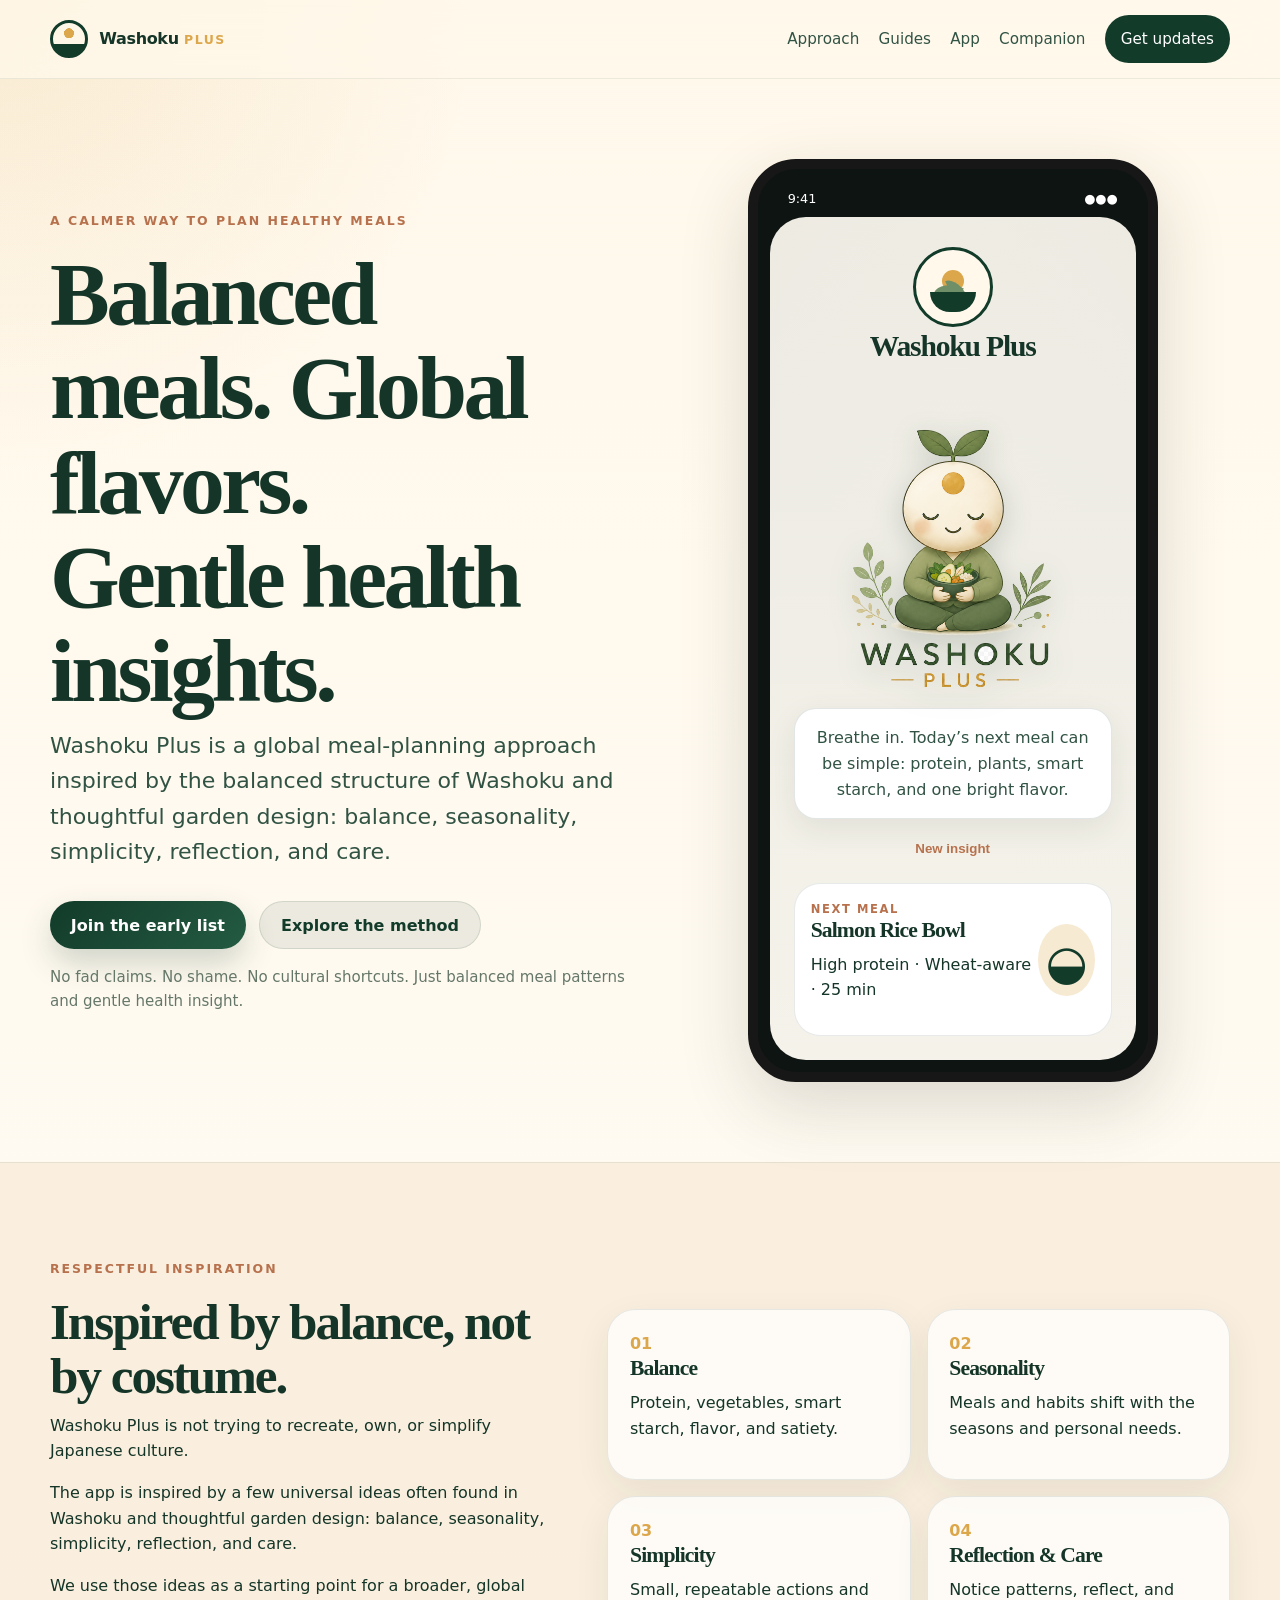
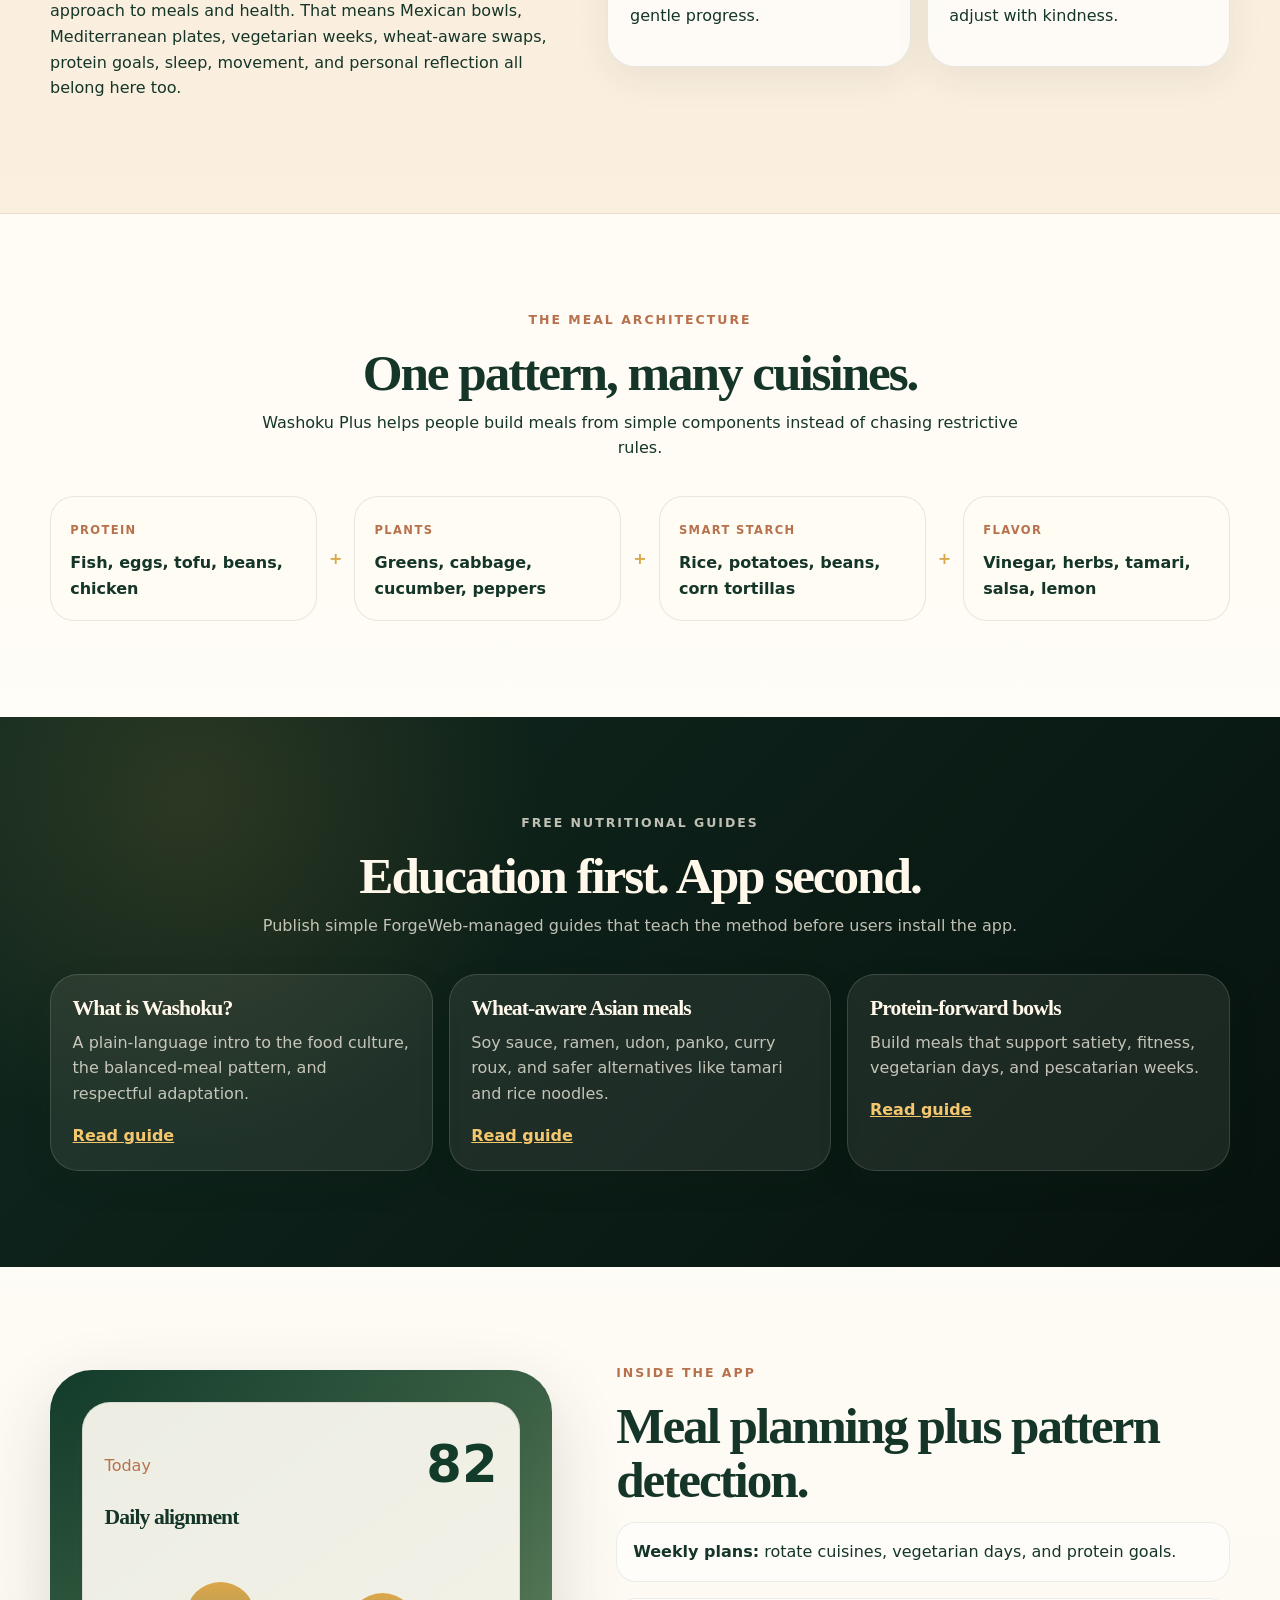
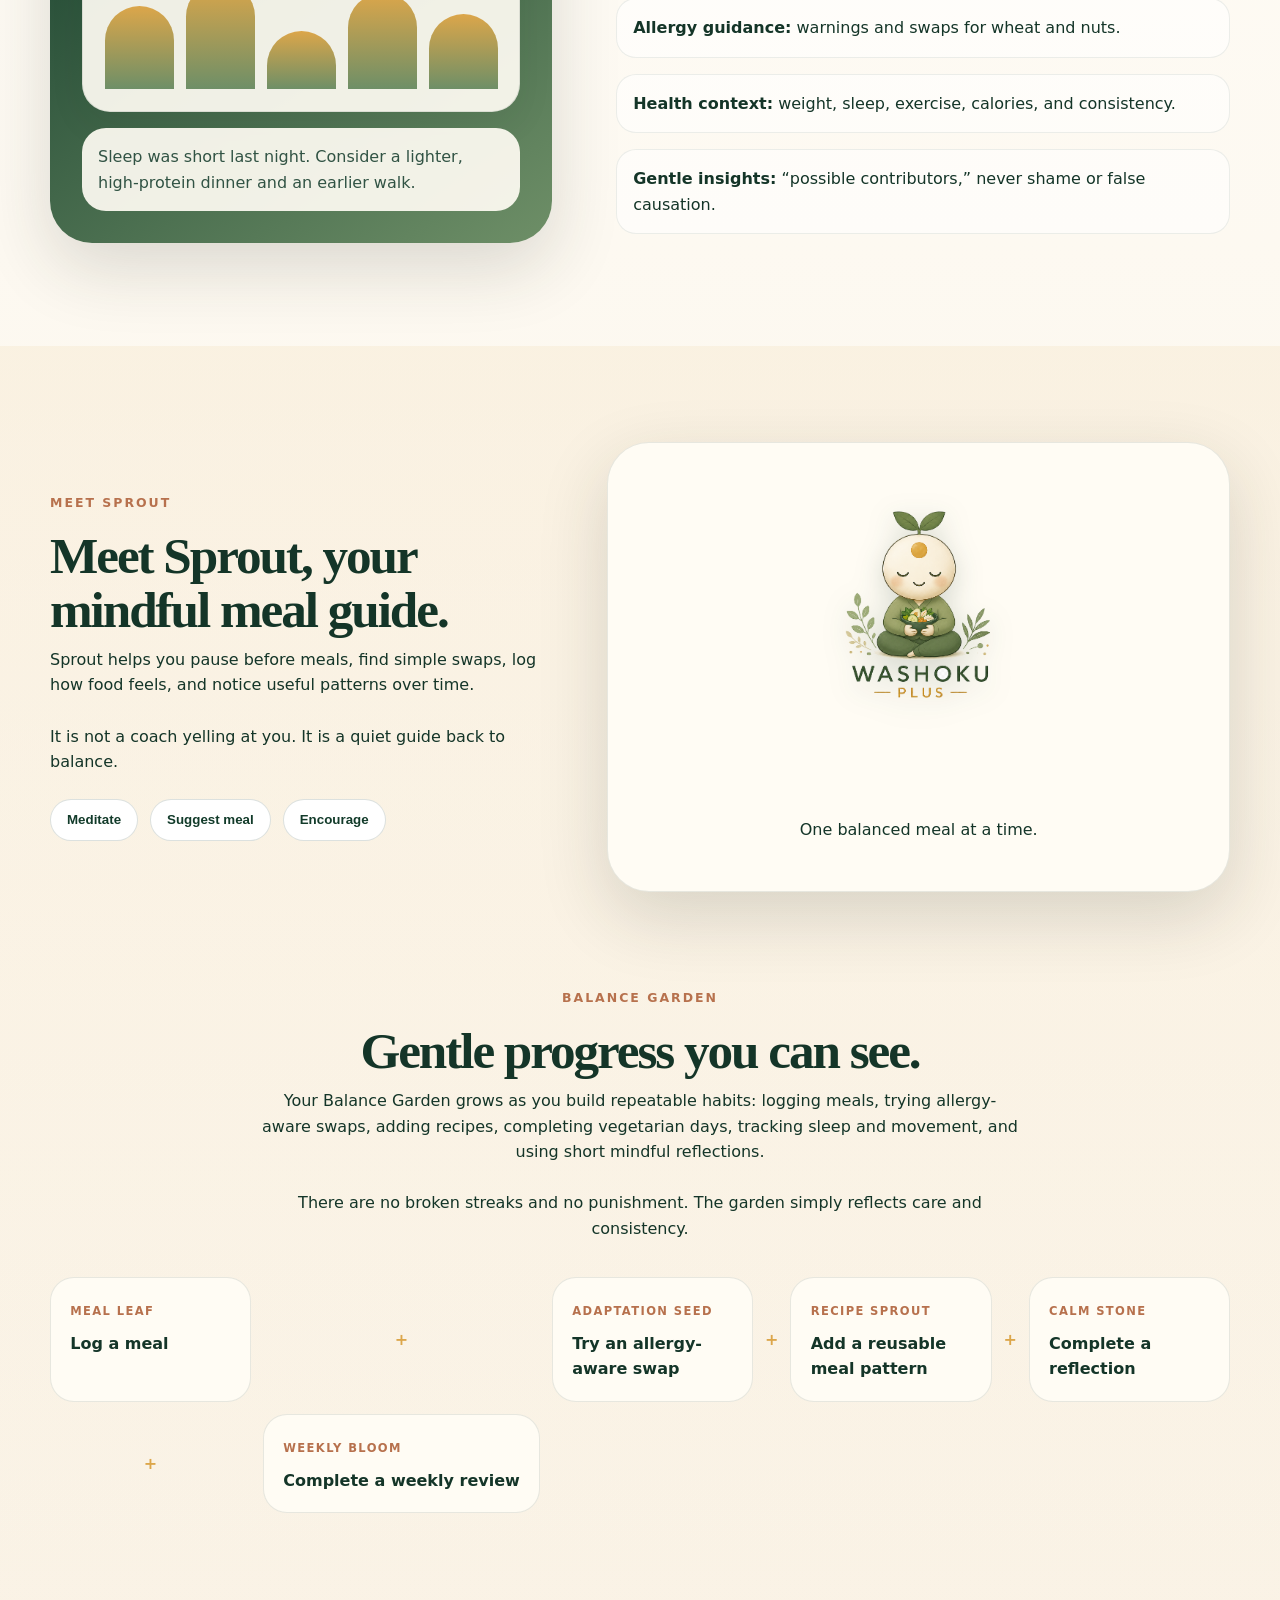
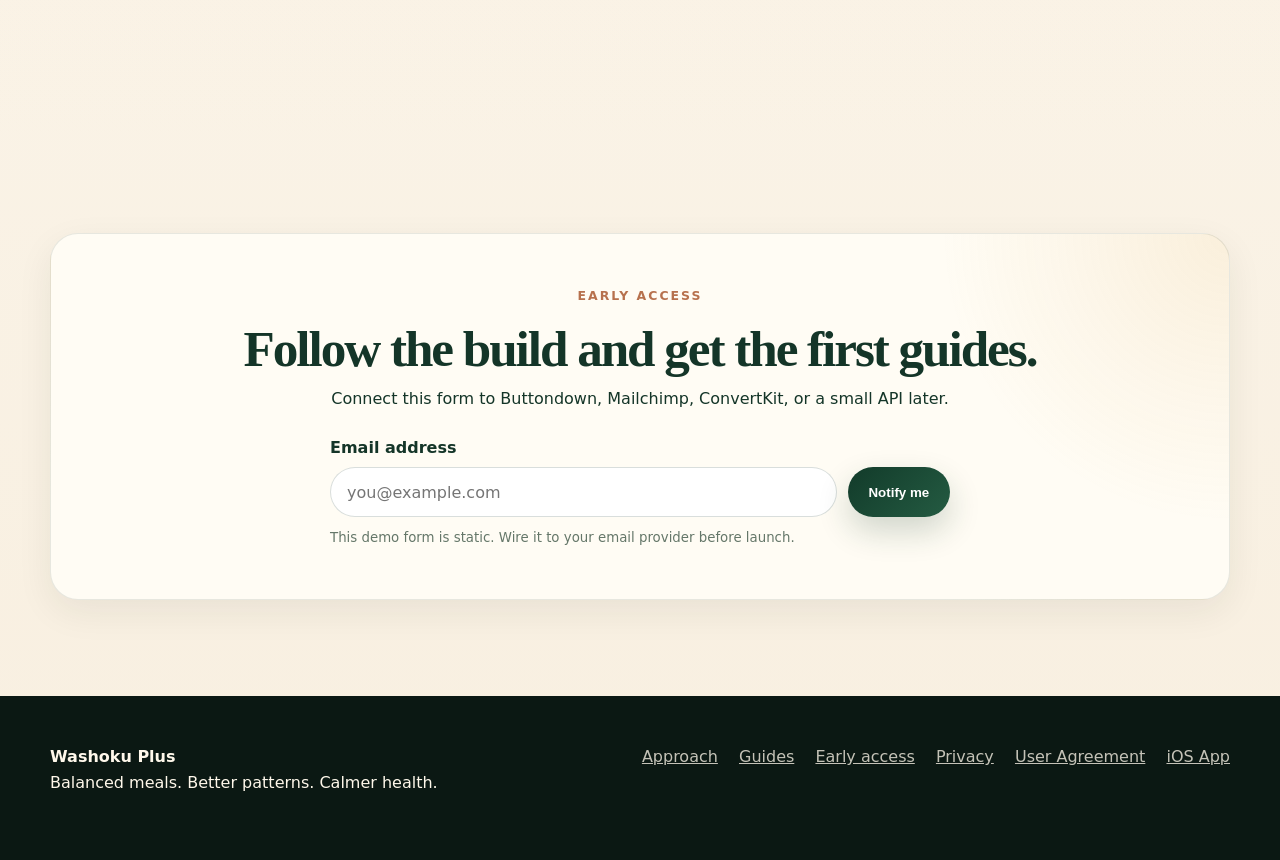
==== docs/index.html @ e9c2c923 "chore: bust cache for transparent Sprout image" ====
<!doctype html>
<html lang="en">
<head>
  <meta charset="utf-8">
  <meta name="viewport" content="width=device-width,initial-scale=1">
  <title>Washoku Plus — Balanced meals. Better patterns.</title>
  <meta name="description" content="A calm meal-planning app inspired by Washoku and adapted for global, allergy-aware, protein-forward, holistic health planning.">
  <meta name="theme-color" content="#123B2A">
  <meta property="og:title" content="Washoku Plus">
  <meta property="og:description" content="Balanced meals, mindful habits, and holistic health insights inspired by Washoku.">
  <meta property="og:image" content="assets/images/og-washoku-plus.svg">
  <link rel="icon" href="assets/images/favicon.svg">
  <link rel="stylesheet" href="assets/css/styles.css">
  <script defer src="assets/js/app.js"></script>
</head>
<body>
<header class="site-header">
  <nav class="shell nav">
    <a class="brand" href="#top" aria-label="Washoku Plus home">
      <span class="logo-dot" aria-hidden="true"></span>
      <span>Washoku <strong>Plus</strong></span>
    </a>
    <button class="menu-button" aria-expanded="false" aria-controls="nav-links">Menu</button>
    <div class="nav-links" id="nav-links">
      <a href="#approach">Approach</a>
      <a href="#guides">Guides</a>
      <a href="#app">App</a>
      <a href="#companion">Companion</a>
      <a href="#waitlist" class="nav-cta">Get updates</a>
    </div>
  </nav>
</header>

<main>
  <section id="top" class="hero shell">
    <div class="hero-copy reveal">
      <p class="eyebrow">A calmer way to plan healthy meals</p>
      <h1>Balanced meals. Global flavors. Gentle health insights.</h1>
      <p class="lead">Washoku Plus is a global meal-planning approach inspired by the balanced structure of Washoku and thoughtful garden design: balance, seasonality, simplicity, reflection, and care.</p>
      <div class="hero-actions">
        <a class="button primary" href="#waitlist">Join the early list</a>
        <a class="button secondary" href="#approach">Explore the method</a>
      </div>
      <p class="microcopy">No fad claims. No shame. No cultural shortcuts. Just balanced meal patterns and gentle health insight.</p>
    </div>

    <aside class="phone-card reveal" aria-label="Washoku Plus app preview">
      <div class="phone">
        <div class="phone-status">9:41 <span>●●●</span></div>
        <div class="phone-content">
          <div class="app-logo">
            <div class="round-logo" aria-hidden="true">
              <span class="sun"></span><span class="leaf leaf-a"></span><span class="leaf leaf-b"></span><span class="bowl"></span>
            </div>
            <h2>Washoku Plus</h2>
          </div>

          <div class="companion-widget">
            <div class="mascot mascot-meditate" id="mascot" role="img" aria-label="Sprout, your mindful meal guide">
              <img class="mascot-image mascot-image-hero" src="assets/images/washoku-plus-app-image.png?v=2" alt="Sprout, your mindful meal guide" />
            </div>
            <div class="speech" id="insightText">Breathe in. Today’s next meal can be simple: protein, plants, smart starch, and one bright flavor.</div>
            <button class="text-button" id="newInsightBtn" type="button">New insight</button>
          </div>

          <div class="next-meal-card">
            <div><p class="card-label">Next meal</p><h3>Salmon Rice Bowl</h3><p>High protein · Wheat-aware · 25 min</p></div>
            <div class="meal-icon" aria-hidden="true">◒</div>
          </div>
        </div>
      </div>
    </aside>
  </section>

  <section id="approach" class="section warm">
    <div class="shell two-column">
      <div class="reveal">
        <p class="eyebrow">Respectful Inspiration</p>
        <h2>Inspired by balance, not by costume.</h2>
        <p>Washoku Plus is not trying to recreate, own, or simplify Japanese culture.</p>
        <p>The app is inspired by a few universal ideas often found in Washoku and thoughtful garden design: balance, seasonality, simplicity, reflection, and care.</p>
        <p>We use those ideas as a starting point for a broader, global approach to meals and health. That means Mexican bowls, Mediterranean plates, vegetarian weeks, wheat-aware swaps, protein goals, sleep, movement, and personal reflection all belong here too.</p>
      </div>
      <div class="principles-grid reveal">
        <article><span>01</span><h3>Balance</h3><p>Protein, vegetables, smart starch, flavor, and satiety.</p></article>
        <article><span>02</span><h3>Seasonality</h3><p>Meals and habits shift with the seasons and personal needs.</p></article>
        <article><span>03</span><h3>Simplicity</h3><p>Small, repeatable actions and gentle progress.</p></article>
        <article><span>04</span><h3>Reflection & Care</h3><p>Notice patterns, reflect, and adjust with kindness.</p></article>
      </div>
    </div>
  </section>

  <section class="section shell">
    <div class="section-heading reveal">
      <p class="eyebrow">The meal architecture</p>
      <h2>One pattern, many cuisines.</h2>
      <p>Washoku Plus helps people build meals from simple components instead of chasing restrictive rules.</p>
    </div>
    <div class="pattern-row reveal">
      <div class="pattern-card"><span>Protein</span><strong>Fish, eggs, tofu, beans, chicken</strong></div>
      <div class="pattern-plus">+</div>
      <div class="pattern-card"><span>Plants</span><strong>Greens, cabbage, cucumber, peppers</strong></div>
      <div class="pattern-plus">+</div>
      <div class="pattern-card"><span>Smart starch</span><strong>Rice, potatoes, beans, corn tortillas</strong></div>
      <div class="pattern-plus">+</div>
      <div class="pattern-card"><span>Flavor</span><strong>Vinegar, herbs, tamari, salsa, lemon</strong></div>
    </div>
  </section>

  <section id="guides" class="section dark">
    <div class="shell">
      <div class="section-heading reveal">
        <p class="eyebrow">Free nutritional guides</p>
        <h2>Education first. App second.</h2>
        <p>Publish simple ForgeWeb-managed guides that teach the method before users install the app.</p>
      </div>
      <div class="guide-grid">
        <article class="guide-card reveal"><h3>What is Washoku?</h3><p>A plain-language intro to the food culture, the balanced-meal pattern, and respectful adaptation.</p><a href="guides/what-is-washoku.html">Read guide</a></article>
        <article class="guide-card reveal"><h3>Wheat-aware Asian meals</h3><p>Soy sauce, ramen, udon, panko, curry roux, and safer alternatives like tamari and rice noodles.</p><a href="guides/wheat-aware-asian-meals.html">Read guide</a></article>
        <article class="guide-card reveal"><h3>Protein-forward bowls</h3><p>Build meals that support satiety, fitness, vegetarian days, and pescatarian weeks.</p><a href="guides/protein-forward-bowls.html">Read guide</a></article>
      </div>
    </div>
  </section>

  <section id="app" class="section shell">
    <div class="feature-layout">
      <div class="dashboard-preview reveal">
        <div class="dashboard-card">
          <div class="dashboard-top"><span>Today</span><strong>82</strong></div>
          <h3>Daily alignment</h3>
          <div class="metric-bars" aria-hidden="true"><span style="--h:62%"></span><span style="--h:80%"></span><span style="--h:44%"></span><span style="--h:72%"></span><span style="--h:56%"></span></div>
        </div>
        <div class="dashboard-note">Sleep was short last night. Consider a lighter, high-protein dinner and an earlier walk.</div>
      </div>
      <div class="reveal">
        <p class="eyebrow">Inside the app</p>
        <h2>Meal planning plus pattern detection.</h2>
        <ul class="feature-list">
          <li><strong>Weekly plans:</strong> rotate cuisines, vegetarian days, and protein goals.</li>
          <li><strong>Allergy guidance:</strong> warnings and swaps for wheat and nuts.</li>
          <li><strong>Health context:</strong> weight, sleep, exercise, calories, and consistency.</li>
          <li><strong>Gentle insights:</strong> “possible contributors,” never shame or false causation.</li>
        </ul>
      </div>
    </div>
  </section>

  <section id="companion" class="section companion-section">
    <div class="shell two-column">
      <div class="reveal">
        <p class="eyebrow">Meet Sprout</p>
        <h2>Meet Sprout, your mindful meal guide.</h2>
        <p>Sprout helps you pause before meals, find simple swaps, log how food feels, and notice useful patterns over time.<br><br>It is not a coach yelling at you. It is a quiet guide back to balance.</p>
        <div class="interaction-panel"><button data-mode="meditate">Meditate</button><button data-mode="suggest">Suggest meal</button><button data-mode="celebrate">Encourage</button></div>
      </div>
      <div class="companion-stage reveal">
        <div class="mascot large mascot-meditate" id="largeMascot" aria-hidden="true">
          <img class="mascot-image mascot-image-large" src="assets/images/washoku-plus-app-image.png?v=2" alt="Sprout, your mindful meal guide" />
        </div>
        <p id="companionCaption">One balanced meal at a time.</p>
      </div>
    </div>
    <section id="balance-garden" class="section shell">
      <div class="section-heading reveal">
        <p class="eyebrow">Balance Garden</p>
        <h2>Gentle progress you can see.</h2>
        <p>Your Balance Garden grows as you build repeatable habits: logging meals, trying allergy-aware swaps, adding recipes, completing vegetarian days, tracking sleep and movement, and using short mindful reflections.<br><br>There are no broken streaks and no punishment. The garden simply reflects care and consistency.</p>
      </div>
      <div class="pattern-row reveal" style="margin-bottom:2rem;">
        <div class="pattern-card"><span>Meal Leaf</span><strong>Log a meal</strong></div>
        <div class="pattern-plus">+</div>
        <div class="pattern-card"><span>Adaptation Seed</span><strong>Try an allergy-aware swap</strong></div>
        <div class="pattern-plus">+</div>
        <div class="pattern-card"><span>Recipe Sprout</span><strong>Add a reusable meal pattern</strong></div>
        <div class="pattern-plus">+</div>
        <div class="pattern-card"><span>Calm Stone</span><strong>Complete a reflection</strong></div>
        <div class="pattern-plus">+</div>
        <div class="pattern-card"><span>Weekly Bloom</span><strong>Complete a weekly review</strong></div>
      </div>
    </section>
  </section>

  <section id="waitlist" class="section shell">
    <div class="waitlist-card reveal">
      <p class="eyebrow">Early access</p>
      <h2>Follow the build and get the first guides.</h2>
      <p>Connect this form to Buttondown, Mailchimp, ConvertKit, or a small API later.</p>
      <form class="signup-form" action="#" method="post">
        <label for="email">Email address</label>
        <div><input id="email" name="email" type="email" placeholder="you@example.com"><button class="button primary" type="submit">Notify me</button></div>
        <small>This demo form is static. Wire it to your email provider before launch.</small>
      </form>
    </div>
  </section>
</main>

<footer class="site-footer">
  <div class="shell footer-grid">
    <div><strong>Washoku Plus</strong><p>Balanced meals. Better patterns. Calmer health.</p></div>
    <div>
      <a href="#approach">Approach</a>
      <a href="#guides">Guides</a>
      <a href="#waitlist">Early access</a>
      <a href="privacy.html">Privacy</a>
      <a href="user-agreement.html">User Agreement</a>
      <a href="ios.html">iOS App</a>
    </div>
  </div>
</footer>
</body>
</html>
---- docs/assets/css/styles.css ----
:root{--ink:#143528;--ink-2:#315344;--cream:#fff8eb;--warm:#f7ead3;--paper:#fffcf4;--moss:#123b2a;--leaf:#6e8f67;--sage:#9caf88;--gold:#dca64a;--clay:#b7714d;--shadow:0 24px 70px rgba(35,45,32,.16);--radius:28px}*{box-sizing:border-box}html{scroll-behavior:smooth}body{margin:0;color:var(--ink);background:radial-gradient(circle at top left,rgba(220,166,74,.16),transparent 30rem),linear-gradient(180deg,var(--cream),#fffdf8 45%,#f8efe0);font-family:Inter,ui-sans-serif,system-ui,-apple-system,BlinkMacSystemFont,"Segoe UI",sans-serif;line-height:1.6}h1,h2,h3{margin:0 0 .65rem;line-height:1.05;letter-spacing:-.04em;font-family:ui-serif,Georgia,Cambria,"Times New Roman",serif}h1{font-size:clamp(3rem,7vw,6.6rem);max-width:11ch}h2{font-size:clamp(2.1rem,4vw,4.2rem)}h3{font-size:1.35rem}p{margin:0 0 1rem}a{color:inherit}.shell{width:min(1180px,calc(100% - 32px));margin-inline:auto}.site-header{position:sticky;top:0;z-index:5;backdrop-filter:blur(20px);background:rgba(255,248,235,.74);border-bottom:1px solid rgba(20,53,40,.08)}.nav{min-height:78px;display:flex;align-items:center;justify-content:space-between;gap:1.5rem}.brand{display:inline-flex;gap:.7rem;align-items:center;text-decoration:none;font-weight:760;letter-spacing:-.02em}.brand strong{color:var(--gold);text-transform:uppercase;letter-spacing:.12em;font-size:.78em}.logo-dot{width:38px;height:38px;border:3px solid var(--moss);border-radius:50%;background:radial-gradient(circle at 50% 32%,var(--gold) 0 18%,transparent 19%),linear-gradient(to top,var(--moss) 0 34%,transparent 35%)}.nav-links{display:flex;align-items:center;gap:1.2rem;font-size:.95rem}.nav-links a{text-decoration:none;color:var(--ink-2)}.nav-cta{padding:.72rem 1rem;background:var(--moss);color:white!important;border-radius:999px}.menu-button{display:none}.hero{display:grid;grid-template-columns:1.02fr .98fr;gap:3rem;align-items:center;min-height:calc(100vh - 78px);padding:5rem 0}.eyebrow{color:var(--clay);font-weight:800;text-transform:uppercase;letter-spacing:.16em;font-size:.78rem}.lead{font-size:clamp(1.1rem,1.8vw,1.38rem);max-width:48rem;color:var(--ink-2)}.hero-actions{display:flex;gap:.85rem;flex-wrap:wrap;margin:2rem 0 1rem}.button{border:0;display:inline-flex;align-items:center;justify-content:center;min-height:48px;padding:0 1.3rem;border-radius:999px;font-weight:800;text-decoration:none;cursor:pointer}.button.primary{color:#fff;background:linear-gradient(135deg,#123b2a,#245b42);box-shadow:0 14px 32px rgba(18,59,42,.2)}.button.secondary{color:var(--moss);background:rgba(18,59,42,.08);border:1px solid rgba(18,59,42,.12)}.microcopy{color:#657769;font-size:.94rem}.phone-card{display:grid;place-items:center}.phone{width:min(410px,100%);min-height:720px;background:#0e1411;border:10px solid #171717;border-radius:48px;padding:12px;box-shadow:var(--shadow)}.phone-status{color:#fff;height:36px;padding:0 18px;display:flex;align-items:center;justify-content:space-between;font-size:.8rem}.phone-content{min-height:650px;border-radius:36px;background:linear-gradient(rgba(255,252,244,.92),rgba(255,252,244,.96)),radial-gradient(circle at center top,rgba(220,166,74,.2),transparent 20rem);padding:24px}.app-logo{text-align:center;display:grid;justify-items:center;gap:.25rem;margin-top:6px}.round-logo{width:80px;height:80px;border:3px solid var(--moss);border-radius:50%;position:relative;background:var(--cream);overflow:hidden}.round-logo .sun{position:absolute;width:22px;height:22px;background:var(--gold);border-radius:50%;left:50%;top:20px;transform:translateX(-50%)}.round-logo .bowl{position:absolute;left:14px;right:14px;bottom:12px;height:20px;background:var(--moss);border-radius:0 0 999px 999px}.round-logo .leaf{position:absolute;width:26px;height:15px;border-radius:100% 0 100% 0;background:var(--leaf);bottom:26px}.leaf-a{left:20px;transform:rotate(22deg)}.leaf-b{right:20px;transform:rotate(-112deg);background:var(--sage)}.app-logo h2{font-size:1.85rem}.companion-widget{margin-top:1.5rem;text-align:center}.mascot{position:relative;width:142px;height:190px;margin-inline:auto;transform-origin:bottom center;animation:breathe 4.8s ease-in-out infinite}.mascot.large{width:260px;height:330px}.mascot-image{display:block;max-width:132px;height:auto;margin:8px auto 0;filter:drop-shadow(0 8px 14px rgba(20,53,40,.18))}.mascot.large .mascot-image{max-width:230px;margin-top:12px}.head{position:absolute;left:50%;top:32px;width:112px;height:112px;transform:translateX(-50%);border-radius:50%;background:radial-gradient(circle at 35% 30%,#fffdf4,#f5e3bb 70%);border:3px solid var(--ink);box-shadow:inset 0 -10px 20px rgba(179,130,61,.13);z-index:2}.large .head{width:185px;height:185px;top:54px;border-width:5px}.gold-dot{width:28px;height:28px;background:var(--gold);border-radius:50%;position:absolute;left:50%;top:18px;transform:translateX(-50%)}.large .gold-dot{width:46px;height:46px;top:28px}.eye{position:absolute;top:61px;width:15px;height:8px;border-bottom:3px solid var(--ink);border-radius:50%}.eye-left{left:31px}.eye-right{right:31px}.large .eye{top:102px;width:26px;height:14px;border-bottom-width:5px}.large .eye-left{left:48px}.large .eye-right{right:48px}.smile{position:absolute;left:50%;top:78px;width:20px;height:10px;transform:translateX(-50%);border-bottom:3px solid var(--ink);border-radius:50%}.large .smile{top:130px;width:32px;height:18px;border-bottom-width:5px}.sprout{position:absolute;top:0;width:44px;height:25px;background:var(--leaf);border:3px solid var(--ink);border-radius:100% 0 100% 0;z-index:1}.sprout.left{left:38px;transform:rotate(28deg)}.sprout.right{right:38px;transform:rotate(-118deg);background:var(--sage)}.large .sprout{width:76px;height:42px;border-width:5px}.large .sprout.left{left:76px}.large .sprout.right{right:76px}.body{position:absolute;left:50%;top:120px;width:132px;height:84px;transform:translateX(-50%);background:linear-gradient(135deg,#254c37,#123b2a);border:3px solid var(--ink);border-radius:48% 48% 40% 40%}.large .body{width:230px;height:145px;top:208px;border-width:5px}.hand{position:absolute;top:24px;width:34px;height:18px;background:#f3deb7;border:3px solid var(--ink);border-radius:999px}.hand-left{left:35px;transform:rotate(28deg)}.hand-right{right:35px;transform:rotate(-28deg)}.large .hand{width:58px;height:30px;top:42px;border-width:5px}.large .hand-left{left:62px}.large .hand-right{right:62px}@keyframes breathe{0%,100%{transform:translateY(0) scale(1)}50%{transform:translateY(-7px) scale(1.025)}}.mascot-suggest{animation:nod 2.1s ease-in-out infinite}.mascot-celebrate{animation:celebrate 1.2s ease-in-out infinite}@keyframes nod{0%,100%{transform:rotate(0deg) translateY(0)}50%{transform:rotate(2deg) translateY(-5px)}}@keyframes celebrate{0%,100%{transform:translateY(0) rotate(-1deg)}50%{transform:translateY(-12px) rotate(1deg)}}.speech{margin:-6px auto 1rem;padding:1rem;background:#fff;border:1px solid rgba(20,53,40,.12);border-radius:22px;box-shadow:0 10px 30px rgba(35,45,32,.08);color:var(--ink-2)}.text-button{border:0;background:transparent;color:var(--clay);font-weight:800;cursor:pointer}.next-meal-card{margin-top:1.4rem;background:#fff;border:1px solid rgba(20,53,40,.1);border-radius:26px;padding:1rem;display:flex;justify-content:space-between;align-items:center}.card-label{margin:0;color:var(--clay);text-transform:uppercase;letter-spacing:.14em;font-weight:800;font-size:.72rem}.meal-icon{width:72px;height:72px;border-radius:50%;display:grid;place-items:center;font-size:3rem;background:var(--warm);color:var(--moss)}.section{padding:6rem 0}.section.warm{background:rgba(247,234,211,.64);border-block:1px solid rgba(20,53,40,.08)}.section.dark{background:radial-gradient(circle at 15% 15%,rgba(220,166,74,.14),transparent 22rem),linear-gradient(135deg,#10291f,#07120e);color:var(--cream)}.section.dark p{color:rgba(255,248,235,.74)}.two-column{display:grid;grid-template-columns:.9fr 1.1fr;gap:3rem;align-items:center}.principles-grid{display:grid;grid-template-columns:repeat(2,minmax(0,1fr));gap:1rem}.principles-grid article,.guide-card,.dashboard-card,.waitlist-card{background:rgba(255,255,255,.74);border:1px solid rgba(20,53,40,.1);border-radius:var(--radius);padding:1.35rem;box-shadow:0 12px 36px rgba(35,45,32,.07)}.principles-grid span{color:var(--gold);font-weight:900}.section-heading{text-align:center;max-width:760px;margin:0 auto 2.2rem}.pattern-row{display:grid;grid-template-columns:1fr auto 1fr auto 1fr auto 1fr;gap:.75rem;align-items:stretch}.pattern-card{padding:1.2rem;border-radius:24px;background:var(--paper);border:1px solid rgba(20,53,40,.1)}.pattern-card span{color:var(--clay);text-transform:uppercase;font-size:.72rem;font-weight:800;letter-spacing:.12em}.pattern-card strong{display:block;margin-top:.5rem}.pattern-plus{display:grid;place-items:center;font-weight:900;color:var(--gold)}.guide-grid{display:grid;grid-template-columns:repeat(3,minmax(0,1fr));gap:1rem}.guide-card{background:rgba(255,248,235,.08);border-color:rgba(255,248,235,.14)}.guide-card a{color:#f4c66e;font-weight:800}.feature-layout{display:grid;grid-template-columns:.9fr 1.1fr;gap:4rem;align-items:center}.dashboard-preview{min-height:420px;border-radius:42px;padding:2rem;background:linear-gradient(145deg,#123b2a,#6e8f67);box-shadow:var(--shadow);display:grid;gap:1rem;align-content:center}.dashboard-card{background:rgba(255,252,244,.92)}.dashboard-top{display:flex;justify-content:space-between;align-items:center;color:var(--clay)}.dashboard-top strong{font-size:3.2rem;color:var(--moss)}.metric-bars{height:150px;display:flex;gap:.75rem;align-items:end;padding-top:1rem}.metric-bars span{flex:1;height:var(--h);background:linear-gradient(var(--gold),var(--leaf));border-radius:999px 999px 8px 8px}.dashboard-note{background:rgba(255,252,244,.92);border-radius:24px;padding:1rem;color:var(--ink-2)}.feature-list{padding:0;list-style:none;display:grid;gap:1rem}.feature-list li{padding:1rem;background:rgba(255,255,255,.55);border:1px solid rgba(20,53,40,.08);border-radius:20px}.companion-section{background:linear-gradient(180deg,rgba(247,234,211,.5),transparent)}.companion-stage{text-align:center;background:var(--paper);border:1px solid rgba(20,53,40,.1);border-radius:42px;padding:2rem;box-shadow:var(--shadow)}.interaction-panel{display:flex;flex-wrap:wrap;gap:.75rem;margin-top:1.5rem}.interaction-panel button{border:1px solid rgba(20,53,40,.15);background:#fff;padding:.8rem 1rem;border-radius:999px;font-weight:800;color:var(--moss);cursor:pointer}.waitlist-card{background:radial-gradient(circle at top right,rgba(220,166,74,.14),transparent 18rem),var(--paper);padding:clamp(1.5rem,4vw,3.5rem);text-align:center}.signup-form{max-width:620px;margin:1.5rem auto 0;text-align:left}.signup-form label{display:block;font-weight:800;margin-bottom:.4rem}.signup-form>div{display:flex;gap:.65rem}.signup-form input{flex:1;min-height:50px;padding:0 1rem;border:1px solid rgba(20,53,40,.16);border-radius:999px;font:inherit;background:#fff}.signup-form small{display:block;margin-top:.6rem;color:#657769}.site-footer{padding:3rem 0;background:#0b1813;color:var(--cream)}.footer-grid{display:flex;justify-content:space-between;gap:2rem}.footer-grid a{display:inline-block;margin-left:1rem;color:rgba(255,248,235,.76)}.reveal{opacity:0;transform:translateY(16px);transition:opacity .7s ease,transform .7s ease}.reveal.is-visible{opacity:1;transform:translateY(0)}.mascot{width:auto;height:auto;overflow:visible}.mascot-image{display:block;height:auto;margin:8px auto 0;object-fit:contain;filter:drop-shadow(0 8px 14px rgba(20,53,40,.18))}.mascot-image-hero{width:min(100%,360px);max-width:none}.mascot-image-large{width:min(100%,560px);max-width:none;margin-top:0}@media(max-width:860px){.menu-button{display:inline-flex;border:1px solid rgba(20,53,40,.12);background:#fff;padding:.65rem .8rem;border-radius:999px}.nav-links{position:absolute;inset:78px 16px auto;display:none;flex-direction:column;align-items:stretch;padding:1rem;border-radius:24px;background:rgba(255,252,244,.98);box-shadow:var(--shadow)}.nav-links.open{display:flex}.hero,.two-column,.feature-layout{grid-template-columns:1fr}.hero{padding-top:3rem}.phone{min-height:auto}.pattern-row{grid-template-columns:1fr}.pattern-plus{display:none}.guide-grid{grid-template-columns:1fr}.principles-grid{grid-template-columns:1fr}.signup-form>div{flex-direction:column}.footer-grid{flex-direction:column}.footer-grid a{display:block;margin:.5rem 0 0}}
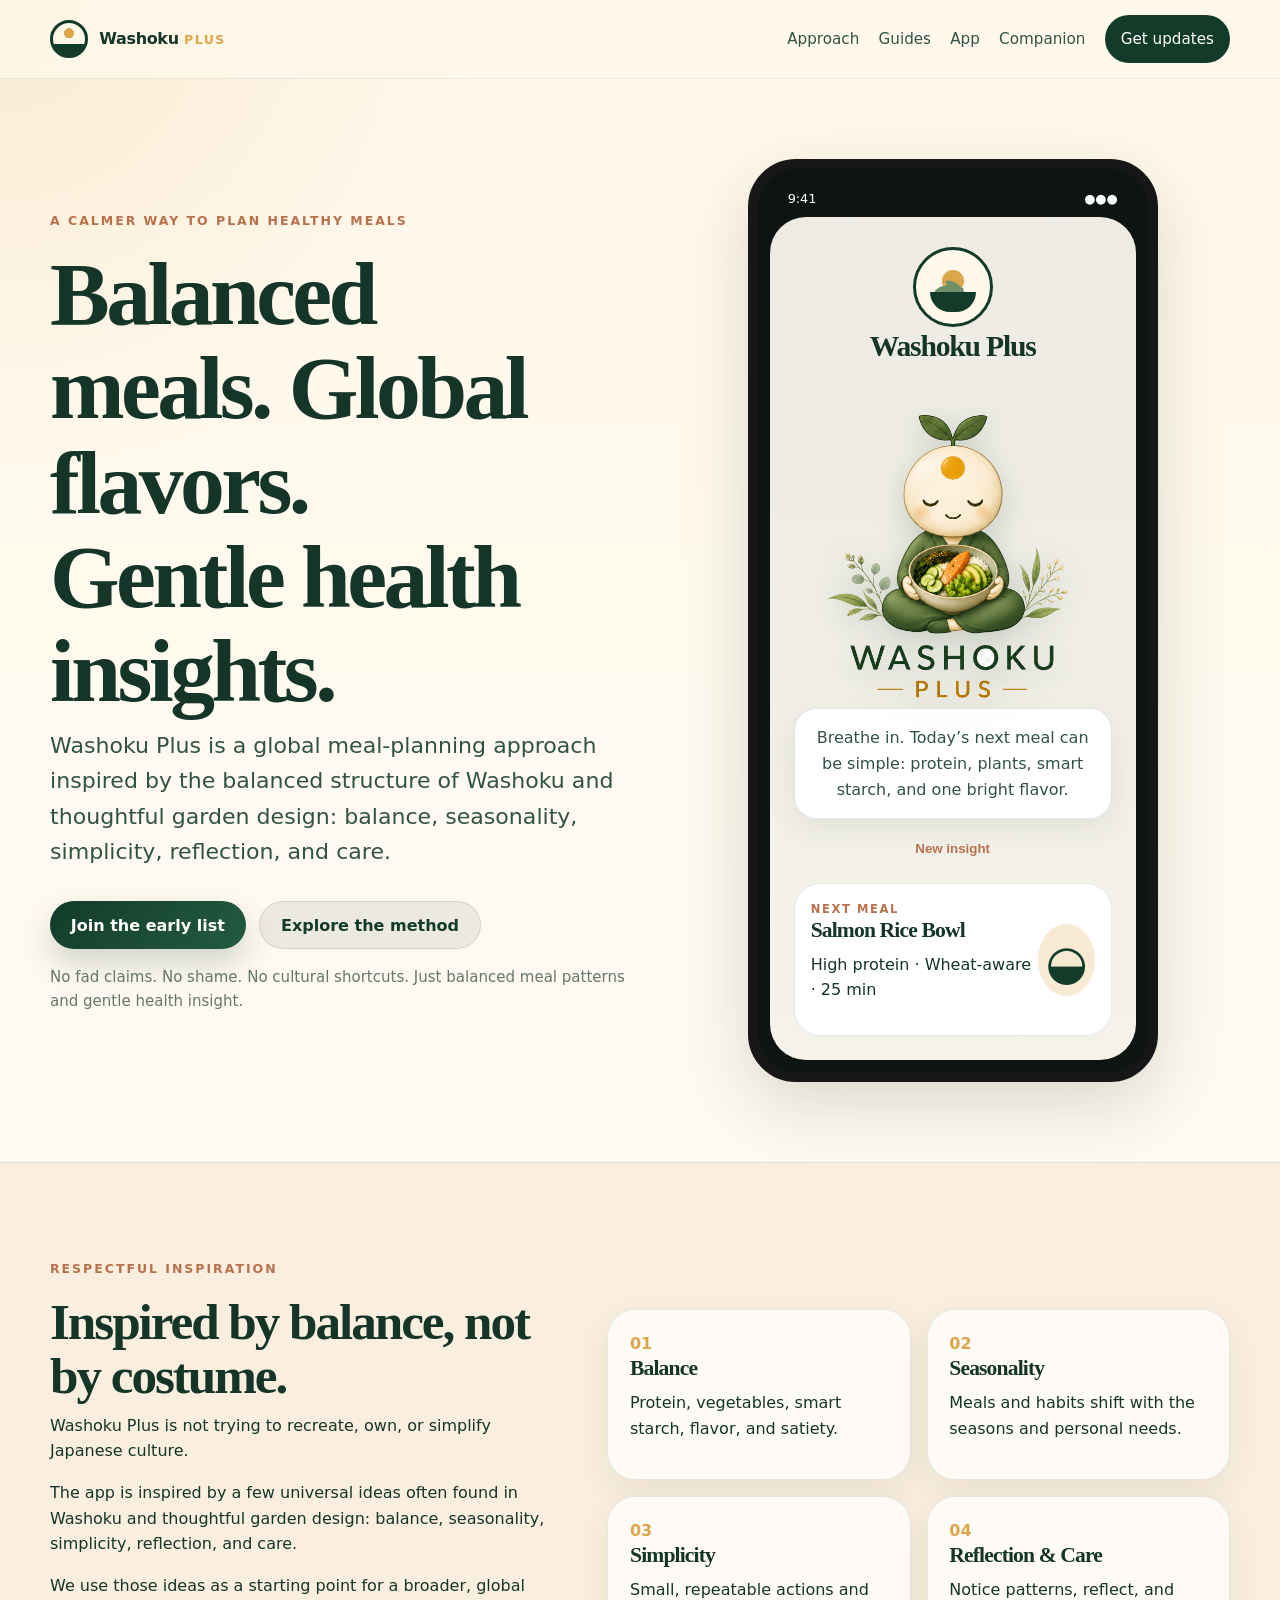
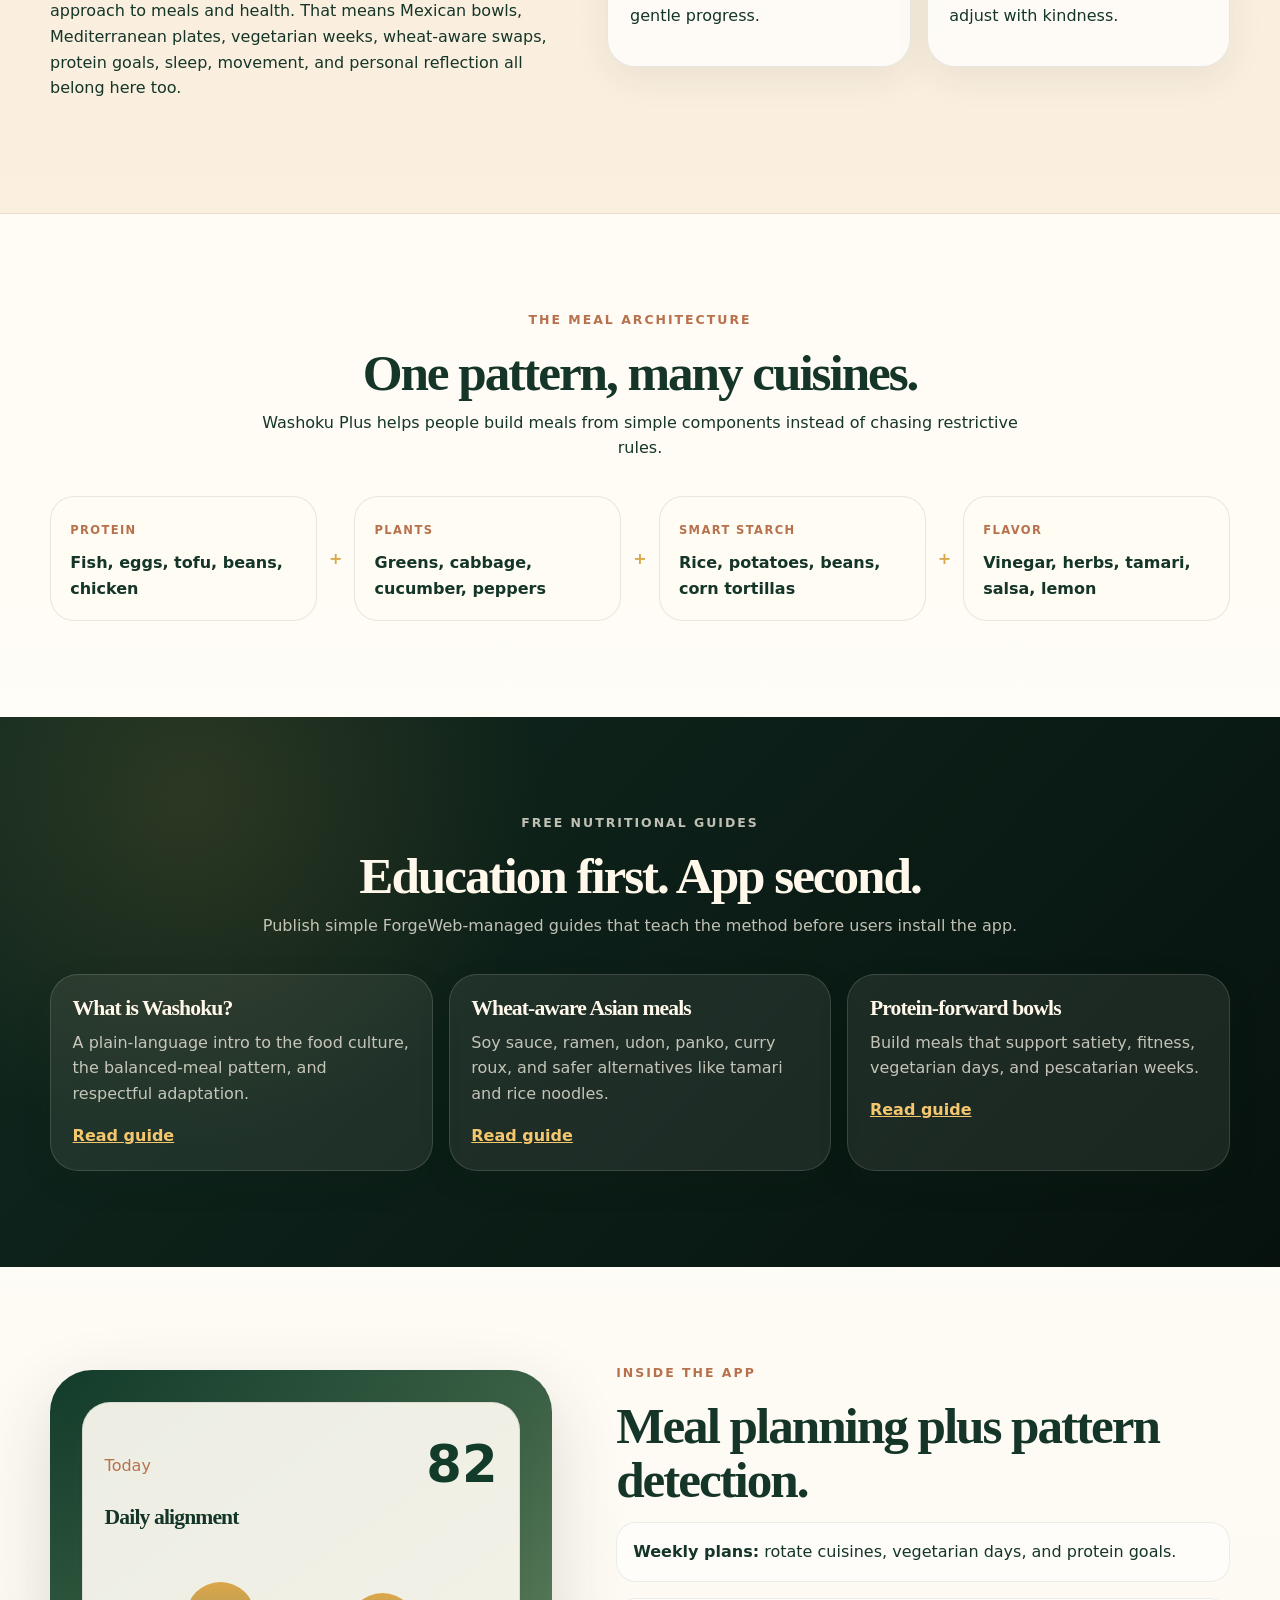
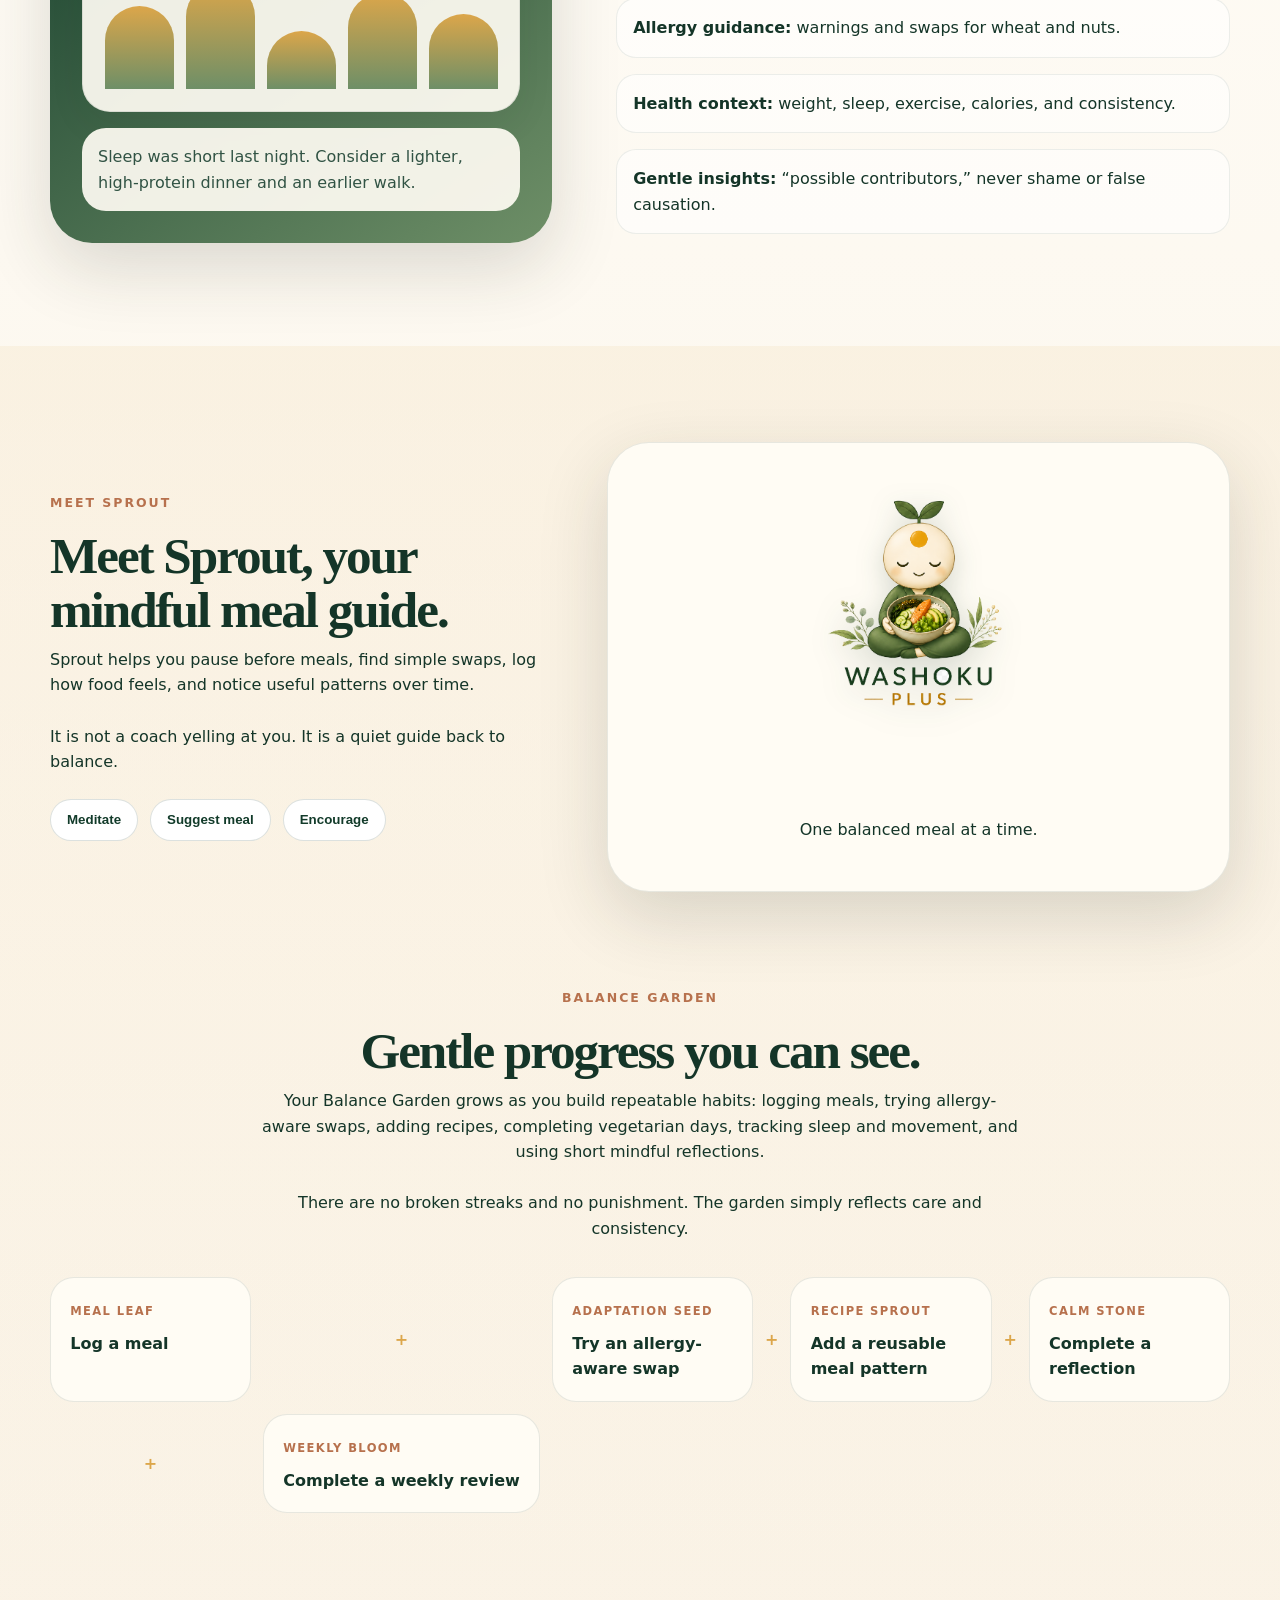
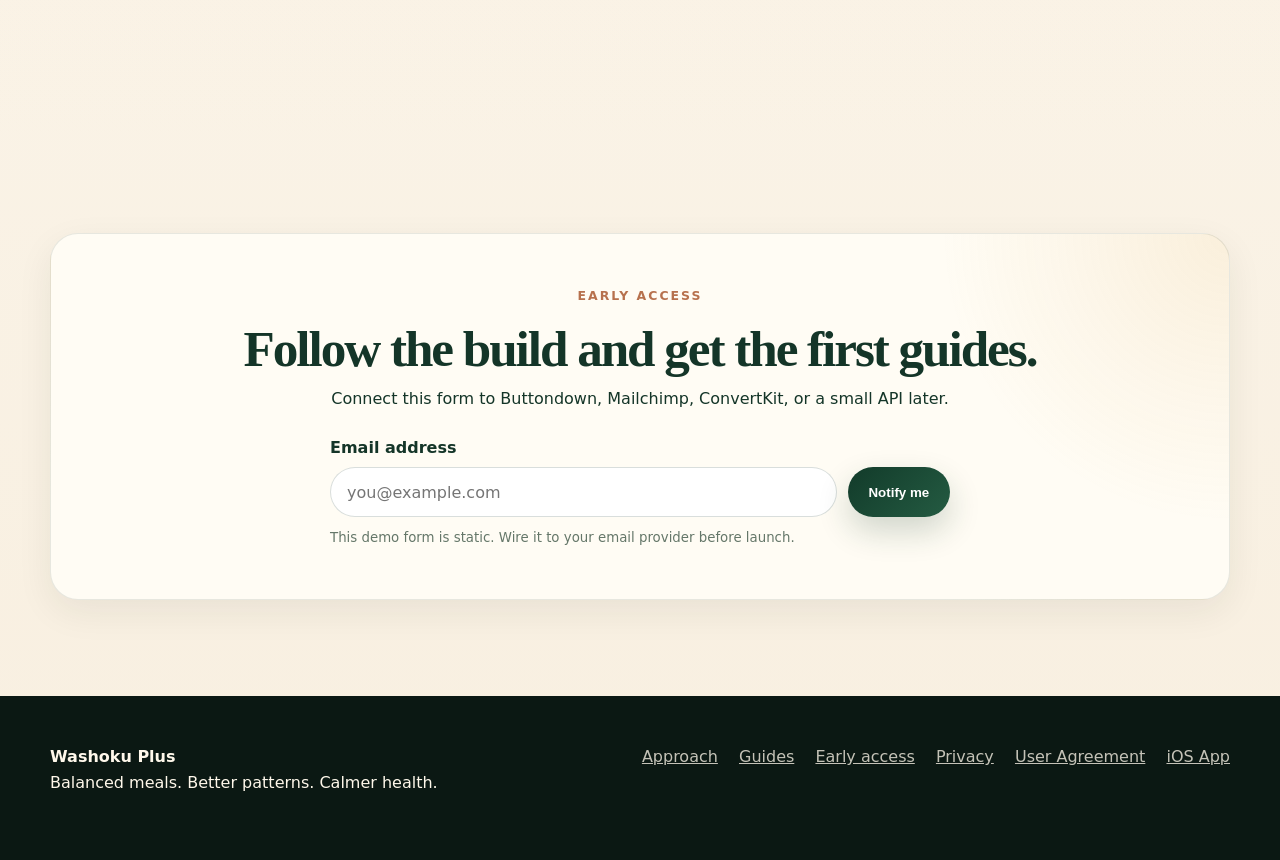
==== commit 2ff324a0: "fix: replace Sprout image with latest transparent asset" ====
--- a/docs/index.html
+++ b/docs/index.html
@@ -57,7 +57,7 @@
 
           <div class="companion-widget">
             <div class="mascot mascot-meditate" id="mascot" role="img" aria-label="Sprout, your mindful meal guide">
-              <img class="mascot-image mascot-image-hero" src="assets/images/washoku-plus-app-image.png?v=2" alt="Sprout, your mindful meal guide" />
+              <img class="mascot-image mascot-image-hero" src="assets/images/washoku-plus-app-image.png?v=3" alt="Sprout, your mindful meal guide" />
             </div>
             <div class="speech" id="insightText">Breathe in. Today’s next meal can be simple: protein, plants, smart starch, and one bright flavor.</div>
             <button class="text-button" id="newInsightBtn" type="button">New insight</button>
@@ -155,7 +155,7 @@
       </div>
       <div class="companion-stage reveal">
         <div class="mascot large mascot-meditate" id="largeMascot" aria-hidden="true">
-          <img class="mascot-image mascot-image-large" src="assets/images/washoku-plus-app-image.png?v=2" alt="Sprout, your mindful meal guide" />
+          <img class="mascot-image mascot-image-large" src="assets/images/washoku-plus-app-image.png?v=3" alt="Sprout, your mindful meal guide" />
         </div>
         <p id="companionCaption">One balanced meal at a time.</p>
       </div>
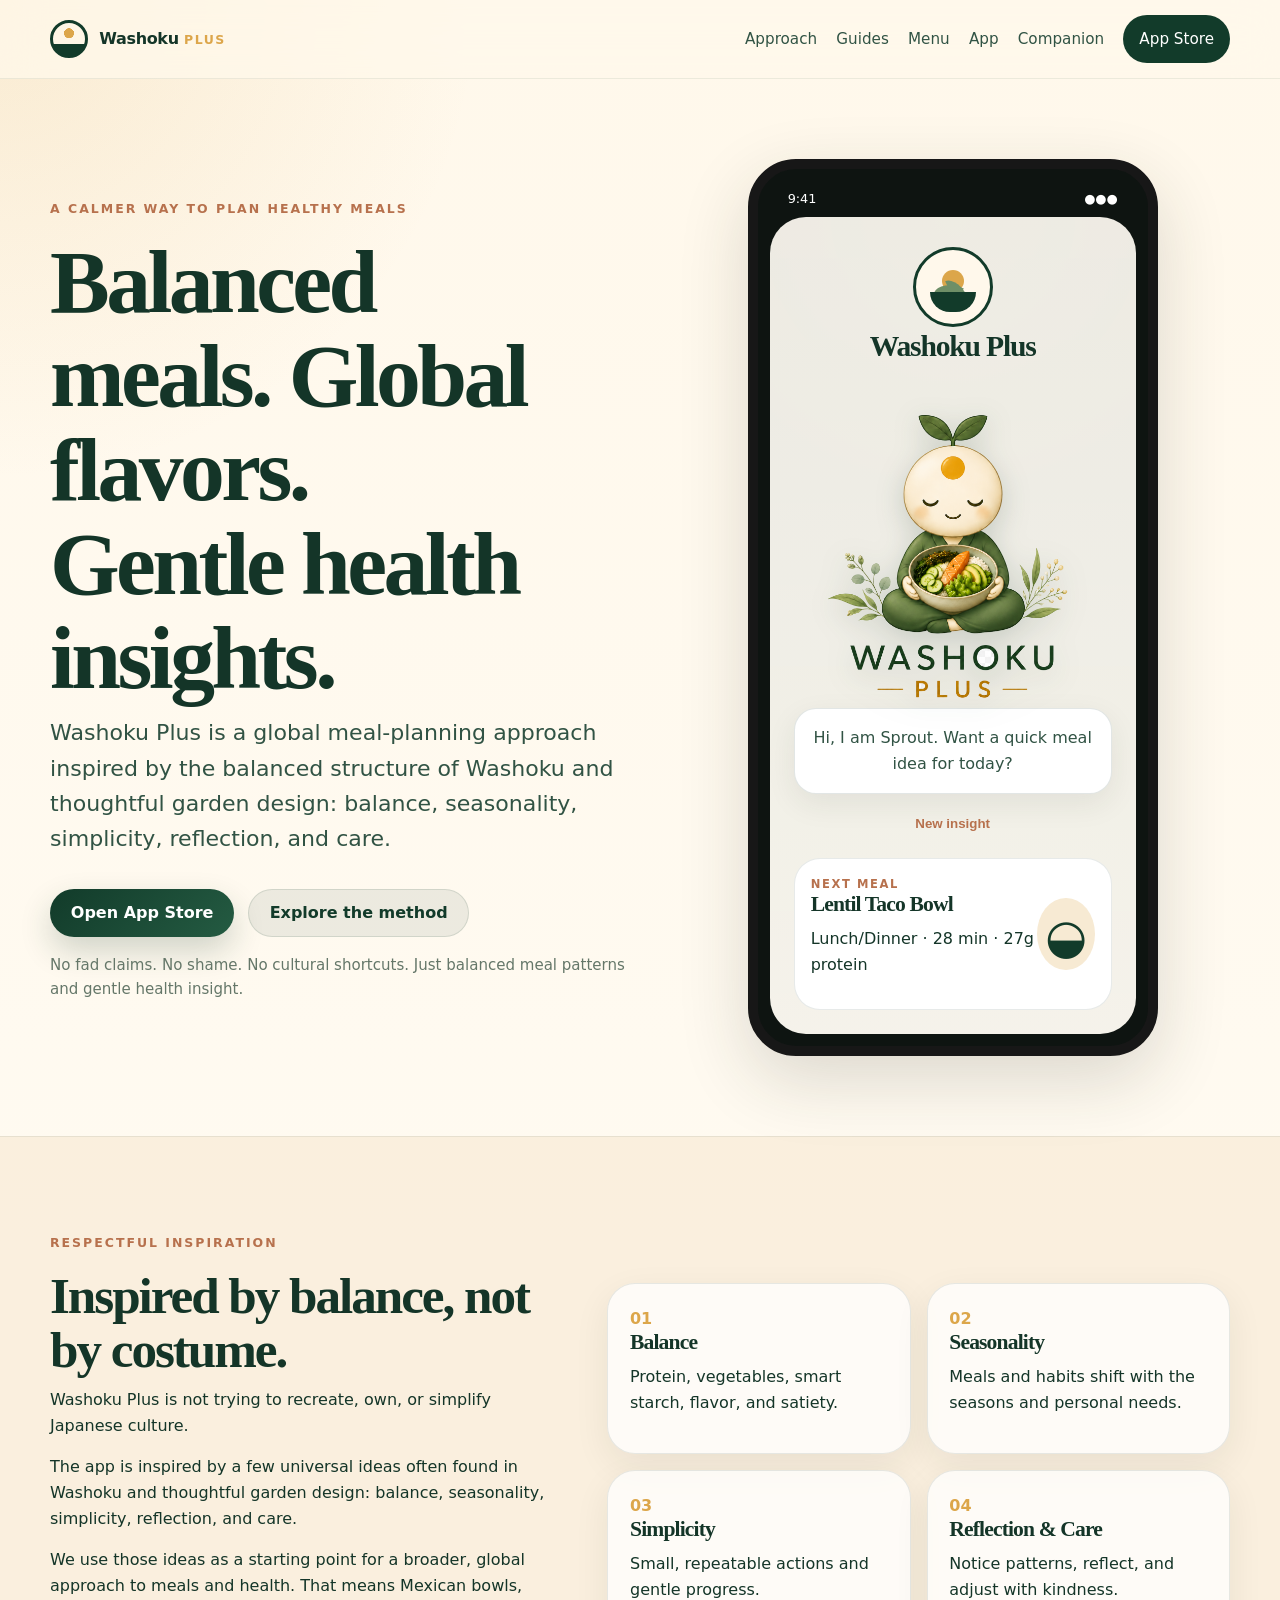
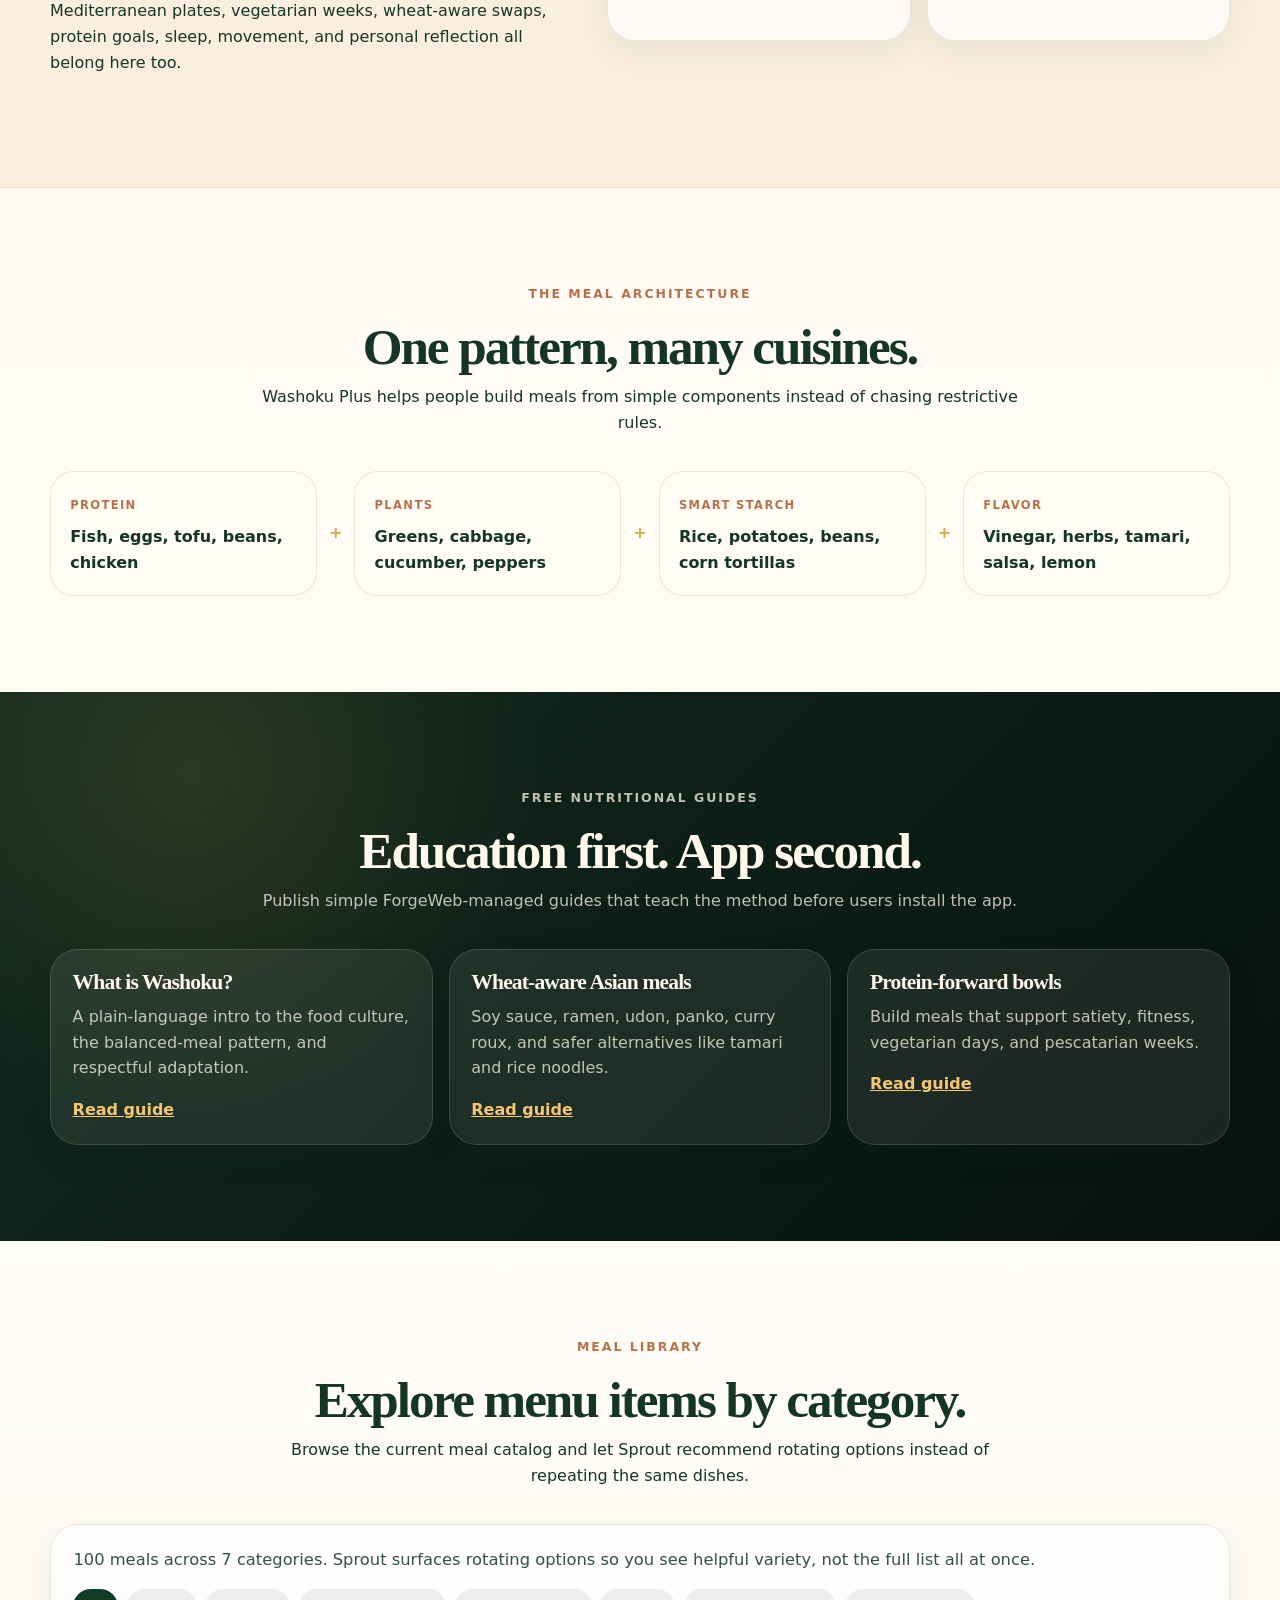
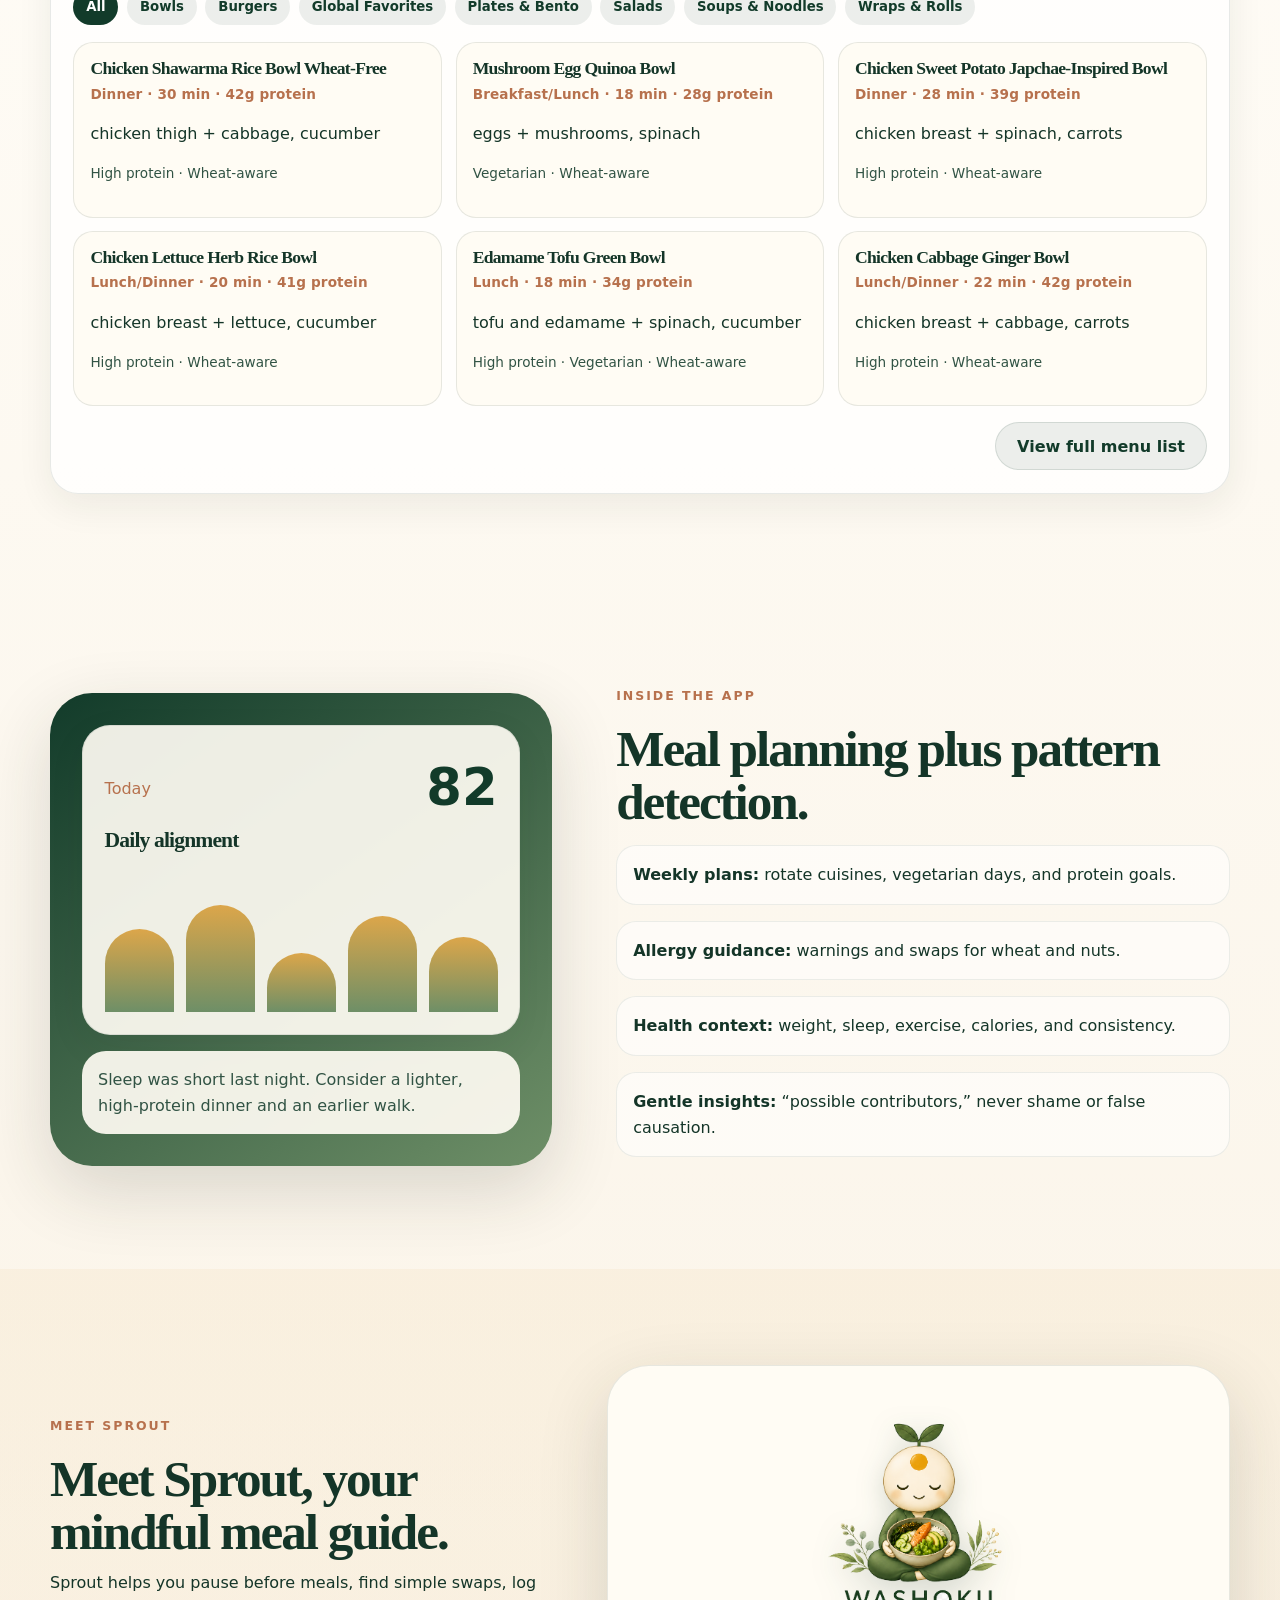
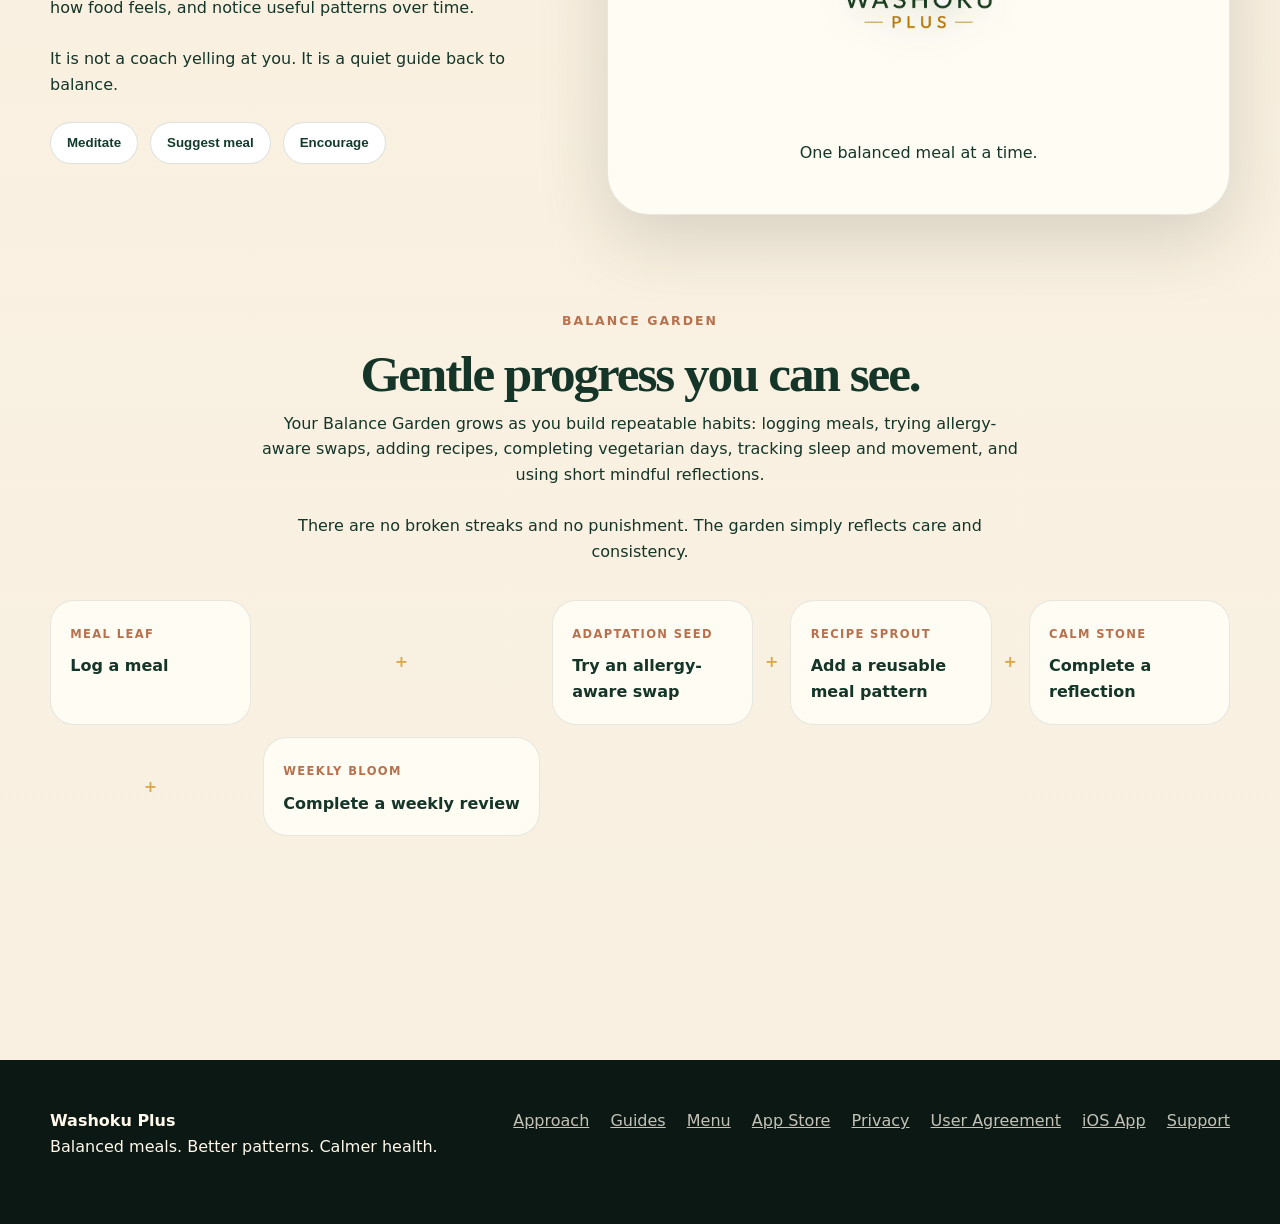
==== commit 9061d04a: "meal planning and storage" ====
--- a/docs/index.html
+++ b/docs/index.html
@@ -24,9 +24,10 @@
     <div class="nav-links" id="nav-links">
       <a href="#approach">Approach</a>
       <a href="#guides">Guides</a>
+      <a href="#menu-library">Menu</a>
       <a href="#app">App</a>
       <a href="#companion">Companion</a>
-      <a href="#waitlist" class="nav-cta">Get updates</a>
+      <a href="ios.html" class="nav-cta">App Store</a>
     </div>
   </nav>
 </header>
@@ -38,7 +39,7 @@
       <h1>Balanced meals. Global flavors. Gentle health insights.</h1>
       <p class="lead">Washoku Plus is a global meal-planning approach inspired by the balanced structure of Washoku and thoughtful garden design: balance, seasonality, simplicity, reflection, and care.</p>
       <div class="hero-actions">
-        <a class="button primary" href="#waitlist">Join the early list</a>
+        <a class="button primary" href="ios.html">Open App Store</a>
         <a class="button secondary" href="#approach">Explore the method</a>
       </div>
       <p class="microcopy">No fad claims. No shame. No cultural shortcuts. Just balanced meal patterns and gentle health insight.</p>
@@ -64,7 +65,7 @@
           </div>
 
           <div class="next-meal-card">
-            <div><p class="card-label">Next meal</p><h3>Salmon Rice Bowl</h3><p>High protein · Wheat-aware · 25 min</p></div>
+            <div><p class="card-label">Next meal</p><h3 id="nextMealName">Salmon Rice Bowl</h3><p id="nextMealMeta">High protein · Wheat-aware · 25 min</p></div>
             <div class="meal-icon" aria-hidden="true">◒</div>
           </div>
         </div>
@@ -118,6 +119,22 @@
         <article class="guide-card reveal"><h3>What is Washoku?</h3><p>A plain-language intro to the food culture, the balanced-meal pattern, and respectful adaptation.</p><a href="guides/what-is-washoku.html">Read guide</a></article>
         <article class="guide-card reveal"><h3>Wheat-aware Asian meals</h3><p>Soy sauce, ramen, udon, panko, curry roux, and safer alternatives like tamari and rice noodles.</p><a href="guides/wheat-aware-asian-meals.html">Read guide</a></article>
         <article class="guide-card reveal"><h3>Protein-forward bowls</h3><p>Build meals that support satiety, fitness, vegetarian days, and pescatarian weeks.</p><a href="guides/protein-forward-bowls.html">Read guide</a></article>
+      </div>
+    </div>
+  </section>
+
+  <section id="menu-library" class="section shell">
+    <div class="section-heading reveal">
+      <p class="eyebrow">Meal Library</p>
+      <h2>Explore menu items by category.</h2>
+      <p>Browse the current meal catalog and let Sprout recommend rotating options instead of repeating the same dishes.</p>
+    </div>
+    <div class="menu-library-panel reveal">
+      <div class="menu-summary" id="menuSummary">Loading menu data...</div>
+      <div class="menu-categories" id="menuCategoryChips"></div>
+      <div class="menu-preview-grid" id="menuPreviewGrid"></div>
+      <div class="menu-library-actions">
+        <a class="button secondary" href="menu.html">View full menu list</a>
       </div>
     </div>
   </section>
@@ -180,18 +197,6 @@
     </section>
   </section>
 
-  <section id="waitlist" class="section shell">
-    <div class="waitlist-card reveal">
-      <p class="eyebrow">Early access</p>
-      <h2>Follow the build and get the first guides.</h2>
-      <p>Connect this form to Buttondown, Mailchimp, ConvertKit, or a small API later.</p>
-      <form class="signup-form" action="#" method="post">
-        <label for="email">Email address</label>
-        <div><input id="email" name="email" type="email" placeholder="you@example.com"><button class="button primary" type="submit">Notify me</button></div>
-        <small>This demo form is static. Wire it to your email provider before launch.</small>
-      </form>
-    </div>
-  </section>
 </main>
 
 <footer class="site-footer">
@@ -200,10 +205,12 @@
     <div>
       <a href="#approach">Approach</a>
       <a href="#guides">Guides</a>
-      <a href="#waitlist">Early access</a>
+      <a href="menu.html">Menu</a>
+      <a href="ios.html">App Store</a>
       <a href="privacy.html">Privacy</a>
       <a href="user-agreement.html">User Agreement</a>
       <a href="ios.html">iOS App</a>
+      <a href="support.html">Support</a>
     </div>
   </div>
 </footer>
--- a/docs/assets/css/styles.css
+++ b/docs/assets/css/styles.css
@@ -1 +1,5 @@
-:root{--ink:#143528;--ink-2:#315344;--cream:#fff8eb;--warm:#f7ead3;--paper:#fffcf4;--moss:#123b2a;--leaf:#6e8f67;--sage:#9caf88;--gold:#dca64a;--clay:#b7714d;--shadow:0 24px 70px rgba(35,45,32,.16);--radius:28px}*{box-sizing:border-box}html{scroll-behavior:smooth}body{margin:0;color:var(--ink);background:radial-gradient(circle at top left,rgba(220,166,74,.16),transparent 30rem),linear-gradient(180deg,var(--cream),#fffdf8 45%,#f8efe0);font-family:Inter,ui-sans-serif,system-ui,-apple-system,BlinkMacSystemFont,"Segoe UI",sans-serif;line-height:1.6}h1,h2,h3{margin:0 0 .65rem;line-height:1.05;letter-spacing:-.04em;font-family:ui-serif,Georgia,Cambria,"Times New Roman",serif}h1{font-size:clamp(3rem,7vw,6.6rem);max-width:11ch}h2{font-size:clamp(2.1rem,4vw,4.2rem)}h3{font-size:1.35rem}p{margin:0 0 1rem}a{color:inherit}.shell{width:min(1180px,calc(100% - 32px));margin-inline:auto}.site-header{position:sticky;top:0;z-index:5;backdrop-filter:blur(20px);background:rgba(255,248,235,.74);border-bottom:1px solid rgba(20,53,40,.08)}.nav{min-height:78px;display:flex;align-items:center;justify-content:space-between;gap:1.5rem}.brand{display:inline-flex;gap:.7rem;align-items:center;text-decoration:none;font-weight:760;letter-spacing:-.02em}.brand strong{color:var(--gold);text-transform:uppercase;letter-spacing:.12em;font-size:.78em}.logo-dot{width:38px;height:38px;border:3px solid var(--moss);border-radius:50%;background:radial-gradient(circle at 50% 32%,var(--gold) 0 18%,transparent 19%),linear-gradient(to top,var(--moss) 0 34%,transparent 35%)}.nav-links{display:flex;align-items:center;gap:1.2rem;font-size:.95rem}.nav-links a{text-decoration:none;color:var(--ink-2)}.nav-cta{padding:.72rem 1rem;background:var(--moss);color:white!important;border-radius:999px}.menu-button{display:none}.hero{display:grid;grid-template-columns:1.02fr .98fr;gap:3rem;align-items:center;min-height:calc(100vh - 78px);padding:5rem 0}.eyebrow{color:var(--clay);font-weight:800;text-transform:uppercase;letter-spacing:.16em;font-size:.78rem}.lead{font-size:clamp(1.1rem,1.8vw,1.38rem);max-width:48rem;color:var(--ink-2)}.hero-actions{display:flex;gap:.85rem;flex-wrap:wrap;margin:2rem 0 1rem}.button{border:0;display:inline-flex;align-items:center;justify-content:center;min-height:48px;padding:0 1.3rem;border-radius:999px;font-weight:800;text-decoration:none;cursor:pointer}.button.primary{color:#fff;background:linear-gradient(135deg,#123b2a,#245b42);box-shadow:0 14px 32px rgba(18,59,42,.2)}.button.secondary{color:var(--moss);background:rgba(18,59,42,.08);border:1px solid rgba(18,59,42,.12)}.microcopy{color:#657769;font-size:.94rem}.phone-card{display:grid;place-items:center}.phone{width:min(410px,100%);min-height:720px;background:#0e1411;border:10px solid #171717;border-radius:48px;padding:12px;box-shadow:var(--shadow)}.phone-status{color:#fff;height:36px;padding:0 18px;display:flex;align-items:center;justify-content:space-between;font-size:.8rem}.phone-content{min-height:650px;border-radius:36px;background:linear-gradient(rgba(255,252,244,.92),rgba(255,252,244,.96)),radial-gradient(circle at center top,rgba(220,166,74,.2),transparent 20rem);padding:24px}.app-logo{text-align:center;display:grid;justify-items:center;gap:.25rem;margin-top:6px}.round-logo{width:80px;height:80px;border:3px solid var(--moss);border-radius:50%;position:relative;background:var(--cream);overflow:hidden}.round-logo .sun{position:absolute;width:22px;height:22px;background:var(--gold);border-radius:50%;left:50%;top:20px;transform:translateX(-50%)}.round-logo .bowl{position:absolute;left:14px;right:14px;bottom:12px;height:20px;background:var(--moss);border-radius:0 0 999px 999px}.round-logo .leaf{position:absolute;width:26px;height:15px;border-radius:100% 0 100% 0;background:var(--leaf);bottom:26px}.leaf-a{left:20px;transform:rotate(22deg)}.leaf-b{right:20px;transform:rotate(-112deg);background:var(--sage)}.app-logo h2{font-size:1.85rem}.companion-widget{margin-top:1.5rem;text-align:center}.mascot{position:relative;width:142px;height:190px;margin-inline:auto;transform-origin:bottom center;animation:breathe 4.8s ease-in-out infinite}.mascot.large{width:260px;height:330px}.mascot-image{display:block;max-width:132px;height:auto;margin:8px auto 0;filter:drop-shadow(0 8px 14px rgba(20,53,40,.18))}.mascot.large .mascot-image{max-width:230px;margin-top:12px}.head{position:absolute;left:50%;top:32px;width:112px;height:112px;transform:translateX(-50%);border-radius:50%;background:radial-gradient(circle at 35% 30%,#fffdf4,#f5e3bb 70%);border:3px solid var(--ink);box-shadow:inset 0 -10px 20px rgba(179,130,61,.13);z-index:2}.large .head{width:185px;height:185px;top:54px;border-width:5px}.gold-dot{width:28px;height:28px;background:var(--gold);border-radius:50%;position:absolute;left:50%;top:18px;transform:translateX(-50%)}.large .gold-dot{width:46px;height:46px;top:28px}.eye{position:absolute;top:61px;width:15px;height:8px;border-bottom:3px solid var(--ink);border-radius:50%}.eye-left{left:31px}.eye-right{right:31px}.large .eye{top:102px;width:26px;height:14px;border-bottom-width:5px}.large .eye-left{left:48px}.large .eye-right{right:48px}.smile{position:absolute;left:50%;top:78px;width:20px;height:10px;transform:translateX(-50%);border-bottom:3px solid var(--ink);border-radius:50%}.large .smile{top:130px;width:32px;height:18px;border-bottom-width:5px}.sprout{position:absolute;top:0;width:44px;height:25px;background:var(--leaf);border:3px solid var(--ink);border-radius:100% 0 100% 0;z-index:1}.sprout.left{left:38px;transform:rotate(28deg)}.sprout.right{right:38px;transform:rotate(-118deg);background:var(--sage)}.large .sprout{width:76px;height:42px;border-width:5px}.large .sprout.left{left:76px}.large .sprout.right{right:76px}.body{position:absolute;left:50%;top:120px;width:132px;height:84px;transform:translateX(-50%);background:linear-gradient(135deg,#254c37,#123b2a);border:3px solid var(--ink);border-radius:48% 48% 40% 40%}.large .body{width:230px;height:145px;top:208px;border-width:5px}.hand{position:absolute;top:24px;width:34px;height:18px;background:#f3deb7;border:3px solid var(--ink);border-radius:999px}.hand-left{left:35px;transform:rotate(28deg)}.hand-right{right:35px;transform:rotate(-28deg)}.large .hand{width:58px;height:30px;top:42px;border-width:5px}.large .hand-left{left:62px}.large .hand-right{right:62px}@keyframes breathe{0%,100%{transform:translateY(0) scale(1)}50%{transform:translateY(-7px) scale(1.025)}}.mascot-suggest{animation:nod 2.1s ease-in-out infinite}.mascot-celebrate{animation:celebrate 1.2s ease-in-out infinite}@keyframes nod{0%,100%{transform:rotate(0deg) translateY(0)}50%{transform:rotate(2deg) translateY(-5px)}}@keyframes celebrate{0%,100%{transform:translateY(0) rotate(-1deg)}50%{transform:translateY(-12px) rotate(1deg)}}.speech{margin:-6px auto 1rem;padding:1rem;background:#fff;border:1px solid rgba(20,53,40,.12);border-radius:22px;box-shadow:0 10px 30px rgba(35,45,32,.08);color:var(--ink-2)}.text-button{border:0;background:transparent;color:var(--clay);font-weight:800;cursor:pointer}.next-meal-card{margin-top:1.4rem;background:#fff;border:1px solid rgba(20,53,40,.1);border-radius:26px;padding:1rem;display:flex;justify-content:space-between;align-items:center}.card-label{margin:0;color:var(--clay);text-transform:uppercase;letter-spacing:.14em;font-weight:800;font-size:.72rem}.meal-icon{width:72px;height:72px;border-radius:50%;display:grid;place-items:center;font-size:3rem;background:var(--warm);color:var(--moss)}.section{padding:6rem 0}.section.warm{background:rgba(247,234,211,.64);border-block:1px solid rgba(20,53,40,.08)}.section.dark{background:radial-gradient(circle at 15% 15%,rgba(220,166,74,.14),transparent 22rem),linear-gradient(135deg,#10291f,#07120e);color:var(--cream)}.section.dark p{color:rgba(255,248,235,.74)}.two-column{display:grid;grid-template-columns:.9fr 1.1fr;gap:3rem;align-items:center}.principles-grid{display:grid;grid-template-columns:repeat(2,minmax(0,1fr));gap:1rem}.principles-grid article,.guide-card,.dashboard-card,.waitlist-card{background:rgba(255,255,255,.74);border:1px solid rgba(20,53,40,.1);border-radius:var(--radius);padding:1.35rem;box-shadow:0 12px 36px rgba(35,45,32,.07)}.principles-grid span{color:var(--gold);font-weight:900}.section-heading{text-align:center;max-width:760px;margin:0 auto 2.2rem}.pattern-row{display:grid;grid-template-columns:1fr auto 1fr auto 1fr auto 1fr;gap:.75rem;align-items:stretch}.pattern-card{padding:1.2rem;border-radius:24px;background:var(--paper);border:1px solid rgba(20,53,40,.1)}.pattern-card span{color:var(--clay);text-transform:uppercase;font-size:.72rem;font-weight:800;letter-spacing:.12em}.pattern-card strong{display:block;margin-top:.5rem}.pattern-plus{display:grid;place-items:center;font-weight:900;color:var(--gold)}.guide-grid{display:grid;grid-template-columns:repeat(3,minmax(0,1fr));gap:1rem}.guide-card{background:rgba(255,248,235,.08);border-color:rgba(255,248,235,.14)}.guide-card a{color:#f4c66e;font-weight:800}.feature-layout{display:grid;grid-template-columns:.9fr 1.1fr;gap:4rem;align-items:center}.dashboard-preview{min-height:420px;border-radius:42px;padding:2rem;background:linear-gradient(145deg,#123b2a,#6e8f67);box-shadow:var(--shadow);display:grid;gap:1rem;align-content:center}.dashboard-card{background:rgba(255,252,244,.92)}.dashboard-top{display:flex;justify-content:space-between;align-items:center;color:var(--clay)}.dashboard-top strong{font-size:3.2rem;color:var(--moss)}.metric-bars{height:150px;display:flex;gap:.75rem;align-items:end;padding-top:1rem}.metric-bars span{flex:1;height:var(--h);background:linear-gradient(var(--gold),var(--leaf));border-radius:999px 999px 8px 8px}.dashboard-note{background:rgba(255,252,244,.92);border-radius:24px;padding:1rem;color:var(--ink-2)}.feature-list{padding:0;list-style:none;display:grid;gap:1rem}.feature-list li{padding:1rem;background:rgba(255,255,255,.55);border:1px solid rgba(20,53,40,.08);border-radius:20px}.companion-section{background:linear-gradient(180deg,rgba(247,234,211,.5),transparent)}.companion-stage{text-align:center;background:var(--paper);border:1px solid rgba(20,53,40,.1);border-radius:42px;padding:2rem;box-shadow:var(--shadow)}.interaction-panel{display:flex;flex-wrap:wrap;gap:.75rem;margin-top:1.5rem}.interaction-panel button{border:1px solid rgba(20,53,40,.15);background:#fff;padding:.8rem 1rem;border-radius:999px;font-weight:800;color:var(--moss);cursor:pointer}.waitlist-card{background:radial-gradient(circle at top right,rgba(220,166,74,.14),transparent 18rem),var(--paper);padding:clamp(1.5rem,4vw,3.5rem);text-align:center}.signup-form{max-width:620px;margin:1.5rem auto 0;text-align:left}.signup-form label{display:block;font-weight:800;margin-bottom:.4rem}.signup-form>div{display:flex;gap:.65rem}.signup-form input{flex:1;min-height:50px;padding:0 1rem;border:1px solid rgba(20,53,40,.16);border-radius:999px;font:inherit;background:#fff}.signup-form small{display:block;margin-top:.6rem;color:#657769}.site-footer{padding:3rem 0;background:#0b1813;color:var(--cream)}.footer-grid{display:flex;justify-content:space-between;gap:2rem}.footer-grid a{display:inline-block;margin-left:1rem;color:rgba(255,248,235,.76)}.reveal{opacity:0;transform:translateY(16px);transition:opacity .7s ease,transform .7s ease}.reveal.is-visible{opacity:1;transform:translateY(0)}.mascot{width:auto;height:auto;overflow:visible}.mascot-image{display:block;height:auto;margin:8px auto 0;object-fit:contain;filter:drop-shadow(0 8px 14px rgba(20,53,40,.18))}.mascot-image-hero{width:min(100%,360px);max-width:none}.mascot-image-large{width:min(100%,560px);max-width:none;margin-top:0}@media(max-width:860px){.menu-button{display:inline-flex;border:1px solid rgba(20,53,40,.12);background:#fff;padding:.65rem .8rem;border-radius:999px}.nav-links{position:absolute;inset:78px 16px auto;display:none;flex-direction:column;align-items:stretch;padding:1rem;border-radius:24px;background:rgba(255,252,244,.98);box-shadow:var(--shadow)}.nav-links.open{display:flex}.hero,.two-column,.feature-layout{grid-template-columns:1fr}.hero{padding-top:3rem}.phone{min-height:auto}.pattern-row{grid-template-columns:1fr}.pattern-plus{display:none}.guide-grid{grid-template-columns:1fr}.principles-grid{grid-template-columns:1fr}.signup-form>div{flex-direction:column}.footer-grid{flex-direction:column}.footer-grid a{display:block;margin:.5rem 0 0}}+:root{--ink:#143528;--ink-2:#315344;--cream:#fff8eb;--warm:#f7ead3;--paper:#fffcf4;--moss:#123b2a;--leaf:#6e8f67;--sage:#9caf88;--gold:#dca64a;--clay:#b7714d;--shadow:0 24px 70px rgba(35,45,32,.16);--radius:28px}*{box-sizing:border-box}html{scroll-behavior:smooth}body{margin:0;color:var(--ink);background:radial-gradient(circle at top left,rgba(220,166,74,.16),transparent 30rem),linear-gradient(180deg,var(--cream),#fffdf8 45%,#f8efe0);font-family:Inter,ui-sans-serif,system-ui,-apple-system,BlinkMacSystemFont,"Segoe UI",sans-serif;line-height:1.6}h1,h2,h3{margin:0 0 .65rem;line-height:1.05;letter-spacing:-.04em;font-family:ui-serif,Georgia,Cambria,"Times New Roman",serif}h1{font-size:clamp(3rem,7vw,6.6rem);max-width:11ch}h2{font-size:clamp(2.1rem,4vw,4.2rem)}h3{font-size:1.35rem}p{margin:0 0 1rem}a{color:inherit}.shell{width:min(1180px,calc(100% - 32px));margin-inline:auto}.site-header{position:sticky;top:0;z-index:5;backdrop-filter:blur(20px);background:rgba(255,248,235,.74);border-bottom:1px solid rgba(20,53,40,.08)}.nav{min-height:78px;display:flex;align-items:center;justify-content:space-between;gap:1.5rem}.brand{display:inline-flex;gap:.7rem;align-items:center;text-decoration:none;font-weight:760;letter-spacing:-.02em}.brand strong{color:var(--gold);text-transform:uppercase;letter-spacing:.12em;font-size:.78em}.logo-dot{width:38px;height:38px;border:3px solid var(--moss);border-radius:50%;background:radial-gradient(circle at 50% 32%,var(--gold) 0 18%,transparent 19%),linear-gradient(to top,var(--moss) 0 34%,transparent 35%)}.nav-links{display:flex;align-items:center;gap:1.2rem;font-size:.95rem}.nav-links a{text-decoration:none;color:var(--ink-2)}.nav-cta{padding:.72rem 1rem;background:var(--moss);color:white!important;border-radius:999px}.menu-button{display:none}.hero{display:grid;grid-template-columns:1.02fr .98fr;gap:3rem;align-items:center;min-height:calc(100vh - 78px);padding:5rem 0}.eyebrow{color:var(--clay);font-weight:800;text-transform:uppercase;letter-spacing:.16em;font-size:.78rem}.lead{font-size:clamp(1.1rem,1.8vw,1.38rem);max-width:48rem;color:var(--ink-2)}.hero-actions{display:flex;gap:.85rem;flex-wrap:wrap;margin:2rem 0 1rem}.button{border:0;display:inline-flex;align-items:center;justify-content:center;min-height:48px;padding:0 1.3rem;border-radius:999px;font-weight:800;text-decoration:none;cursor:pointer}.button.primary{color:#fff;background:linear-gradient(135deg,#123b2a,#245b42);box-shadow:0 14px 32px rgba(18,59,42,.2)}.button.secondary{color:var(--moss);background:rgba(18,59,42,.08);border:1px solid rgba(18,59,42,.12)}.microcopy{color:#657769;font-size:.94rem}.phone-card{display:grid;place-items:center}.phone{width:min(410px,100%);min-height:720px;background:#0e1411;border:10px solid #171717;border-radius:48px;padding:12px;box-shadow:var(--shadow)}.phone-status{color:#fff;height:36px;padding:0 18px;display:flex;align-items:center;justify-content:space-between;font-size:.8rem}.phone-content{min-height:650px;border-radius:36px;background:linear-gradient(rgba(255,252,244,.92),rgba(255,252,244,.96)),radial-gradient(circle at center top,rgba(220,166,74,.2),transparent 20rem);padding:24px}.app-logo{text-align:center;display:grid;justify-items:center;gap:.25rem;margin-top:6px}.round-logo{width:80px;height:80px;border:3px solid var(--moss);border-radius:50%;position:relative;background:var(--cream);overflow:hidden}.round-logo .sun{position:absolute;width:22px;height:22px;background:var(--gold);border-radius:50%;left:50%;top:20px;transform:translateX(-50%)}.round-logo .bowl{position:absolute;left:14px;right:14px;bottom:12px;height:20px;background:var(--moss);border-radius:0 0 999px 999px}.round-logo .leaf{position:absolute;width:26px;height:15px;border-radius:100% 0 100% 0;background:var(--leaf);bottom:26px}.leaf-a{left:20px;transform:rotate(22deg)}.leaf-b{right:20px;transform:rotate(-112deg);background:var(--sage)}.app-logo h2{font-size:1.85rem}.companion-widget{margin-top:1.5rem;text-align:center}.mascot{position:relative;width:142px;height:190px;margin-inline:auto;transform-origin:bottom center;animation:breathe 4.8s ease-in-out infinite}.mascot.large{width:260px;height:330px}.mascot-image{display:block;max-width:132px;height:auto;margin:8px auto 0;filter:drop-shadow(0 8px 14px rgba(20,53,40,.18))}.mascot.large .mascot-image{max-width:230px;margin-top:12px}.head{position:absolute;left:50%;top:32px;width:112px;height:112px;transform:translateX(-50%);border-radius:50%;background:radial-gradient(circle at 35% 30%,#fffdf4,#f5e3bb 70%);border:3px solid var(--ink);box-shadow:inset 0 -10px 20px rgba(179,130,61,.13);z-index:2}.large .head{width:185px;height:185px;top:54px;border-width:5px}.gold-dot{width:28px;height:28px;background:var(--gold);border-radius:50%;position:absolute;left:50%;top:18px;transform:translateX(-50%)}.large .gold-dot{width:46px;height:46px;top:28px}.eye{position:absolute;top:61px;width:15px;height:8px;border-bottom:3px solid var(--ink);border-radius:50%}.eye-left{left:31px}.eye-right{right:31px}.large .eye{top:102px;width:26px;height:14px;border-bottom-width:5px}.large .eye-left{left:48px}.large .eye-right{right:48px}.smile{position:absolute;left:50%;top:78px;width:20px;height:10px;transform:translateX(-50%);border-bottom:3px solid var(--ink);border-radius:50%}.large .smile{top:130px;width:32px;height:18px;border-bottom-width:5px}.sprout{position:absolute;top:0;width:44px;height:25px;background:var(--leaf);border:3px solid var(--ink);border-radius:100% 0 100% 0;z-index:1}.sprout.left{left:38px;transform:rotate(28deg)}.sprout.right{right:38px;transform:rotate(-118deg);background:var(--sage)}.large .sprout{width:76px;height:42px;border-width:5px}.large .sprout.left{left:76px}.large .sprout.right{right:76px}.body{position:absolute;left:50%;top:120px;width:132px;height:84px;transform:translateX(-50%);background:linear-gradient(135deg,#254c37,#123b2a);border:3px solid var(--ink);border-radius:48% 48% 40% 40%}.large .body{width:230px;height:145px;top:208px;border-width:5px}.hand{position:absolute;top:24px;width:34px;height:18px;background:#f3deb7;border:3px solid var(--ink);border-radius:999px}.hand-left{left:35px;transform:rotate(28deg)}.hand-right{right:35px;transform:rotate(-28deg)}.large .hand{width:58px;height:30px;top:42px;border-width:5px}.large .hand-left{left:62px}.large .hand-right{right:62px}@keyframes breathe{0%,100%{transform:translateY(0) scale(1)}50%{transform:translateY(-7px) scale(1.025)}}.mascot-suggest{animation:nod 2.1s ease-in-out infinite}.mascot-celebrate{animation:celebrate 1.2s ease-in-out infinite}@keyframes nod{0%,100%{transform:rotate(0deg) translateY(0)}50%{transform:rotate(2deg) translateY(-5px)}}@keyframes celebrate{0%,100%{transform:translateY(0) rotate(-1deg)}50%{transform:translateY(-12px) rotate(1deg)}}.speech{margin:-6px auto 1rem;padding:1rem;background:#fff;border:1px solid rgba(20,53,40,.12);border-radius:22px;box-shadow:0 10px 30px rgba(35,45,32,.08);color:var(--ink-2)}.text-button{border:0;background:transparent;color:var(--clay);font-weight:800;cursor:pointer}.next-meal-card{margin-top:1.4rem;background:#fff;border:1px solid rgba(20,53,40,.1);border-radius:26px;padding:1rem;display:flex;justify-content:space-between;align-items:center}.card-label{margin:0;color:var(--clay);text-transform:uppercase;letter-spacing:.14em;font-weight:800;font-size:.72rem}.meal-icon{width:72px;height:72px;border-radius:50%;display:grid;place-items:center;font-size:3rem;background:var(--warm);color:var(--moss)}.section{padding:6rem 0}.section.warm{background:rgba(247,234,211,.64);border-block:1px solid rgba(20,53,40,.08)}.section.dark{background:radial-gradient(circle at 15% 15%,rgba(220,166,74,.14),transparent 22rem),linear-gradient(135deg,#10291f,#07120e);color:var(--cream)}.section.dark p{color:rgba(255,248,235,.74)}.two-column{display:grid;grid-template-columns:.9fr 1.1fr;gap:3rem;align-items:center}.principles-grid{display:grid;grid-template-columns:repeat(2,minmax(0,1fr));gap:1rem}.principles-grid article,.guide-card,.dashboard-card,.waitlist-card{background:rgba(255,255,255,.74);border:1px solid rgba(20,53,40,.1);border-radius:var(--radius);padding:1.35rem;box-shadow:0 12px 36px rgba(35,45,32,.07)}.principles-grid span{color:var(--gold);font-weight:900}.section-heading{text-align:center;max-width:760px;margin:0 auto 2.2rem}.pattern-row{display:grid;grid-template-columns:1fr auto 1fr auto 1fr auto 1fr;gap:.75rem;align-items:stretch}.pattern-card{padding:1.2rem;border-radius:24px;background:var(--paper);border:1px solid rgba(20,53,40,.1)}.pattern-card span{color:var(--clay);text-transform:uppercase;font-size:.72rem;font-weight:800;letter-spacing:.12em}.pattern-card strong{display:block;margin-top:.5rem}.pattern-plus{display:grid;place-items:center;font-weight:900;color:var(--gold)}.guide-grid{display:grid;grid-template-columns:repeat(3,minmax(0,1fr));gap:1rem}.guide-card{background:rgba(255,248,235,.08);border-color:rgba(255,248,235,.14)}.guide-card a{color:#f4c66e;font-weight:800}.feature-layout{display:grid;grid-template-columns:.9fr 1.1fr;gap:4rem;align-items:center}.dashboard-preview{min-height:420px;border-radius:42px;padding:2rem;background:linear-gradient(145deg,#123b2a,#6e8f67);box-shadow:var(--shadow);display:grid;gap:1rem;align-content:center}.dashboard-card{background:rgba(255,252,244,.92)}.dashboard-top{display:flex;justify-content:space-between;align-items:center;color:var(--clay)}.dashboard-top strong{font-size:3.2rem;color:var(--moss)}.metric-bars{height:150px;display:flex;gap:.75rem;align-items:end;padding-top:1rem}.metric-bars span{flex:1;height:var(--h);background:linear-gradient(var(--gold),var(--leaf));border-radius:999px 999px 8px 8px}.dashboard-note{background:rgba(255,252,244,.92);border-radius:24px;padding:1rem;color:var(--ink-2)}.feature-list{padding:0;list-style:none;display:grid;gap:1rem}.feature-list li{padding:1rem;background:rgba(255,255,255,.55);border:1px solid rgba(20,53,40,.08);border-radius:20px}.companion-section{background:linear-gradient(180deg,rgba(247,234,211,.5),transparent)}.companion-stage{text-align:center;background:var(--paper);border:1px solid rgba(20,53,40,.1);border-radius:42px;padding:2rem;box-shadow:var(--shadow)}.interaction-panel{display:flex;flex-wrap:wrap;gap:.75rem;margin-top:1.5rem}.interaction-panel button{border:1px solid rgba(20,53,40,.15);background:#fff;padding:.8rem 1rem;border-radius:999px;font-weight:800;color:var(--moss);cursor:pointer}.waitlist-card{background:radial-gradient(circle at top right,rgba(220,166,74,.14),transparent 18rem),var(--paper);padding:clamp(1.5rem,4vw,3.5rem);text-align:center}.signup-form{max-width:620px;margin:1.5rem auto 0;text-align:left}.signup-form label{display:block;font-weight:800;margin-bottom:.4rem}.signup-form>div{display:flex;gap:.65rem}.signup-form input{flex:1;min-height:50px;padding:0 1rem;border:1px solid rgba(20,53,40,.16);border-radius:999px;font:inherit;background:#fff}.signup-form small{display:block;margin-top:.6rem;color:#657769}.site-footer{padding:3rem 0;background:#0b1813;color:var(--cream)}.footer-grid{display:flex;justify-content:space-between;gap:2rem}.footer-grid a{display:inline-block;margin-left:1rem;color:rgba(255,248,235,.76)}.reveal{opacity:0;transform:translateY(16px);transition:opacity .7s ease,transform .7s ease}.reveal.is-visible{opacity:1;transform:translateY(0)}.mascot{width:auto;height:auto;overflow:visible}.mascot-image{display:block;height:auto;margin:8px auto 0;object-fit:contain;filter:drop-shadow(0 8px 14px rgba(20,53,40,.18))}.mascot-image-hero{width:min(100%,360px);max-width:none}.mascot-image-large{width:min(100%,560px);max-width:none;margin-top:0}@media(max-width:860px){.menu-button{display:inline-flex;border:1px solid rgba(20,53,40,.12);background:#fff;padding:.65rem .8rem;border-radius:999px}.nav-links{position:absolute;inset:78px 16px auto;display:none;flex-direction:column;align-items:stretch;padding:1rem;border-radius:24px;background:rgba(255,252,244,.98);box-shadow:var(--shadow)}.nav-links.open{display:flex}.hero,.two-column,.feature-layout{grid-template-columns:1fr}.hero{padding-top:3rem}.phone{min-height:auto}.pattern-row{grid-template-columns:1fr}.pattern-plus{display:none}.guide-grid{grid-template-columns:1fr}.principles-grid{grid-template-columns:1fr}.signup-form>div{flex-direction:column}.footer-grid{flex-direction:column}.footer-grid a{display:block;margin:.5rem 0 0}}.menu-library-panel{background:rgba(255,255,255,.74);border:1px solid rgba(20,53,40,.1);border-radius:var(--radius);padding:1.4rem;box-shadow:0 12px 36px rgba(35,45,32,.07)}.menu-summary{font-size:1.02rem;color:var(--ink-2);margin-bottom:1rem}.menu-categories{display:flex;gap:.55rem;flex-wrap:wrap;margin-bottom:1.1rem}.menu-chip{display:inline-flex;align-items:center;gap:.4rem;padding:.45rem .8rem;border-radius:999px;background:rgba(18,59,42,.08);color:var(--moss);font-weight:700;font-size:.83rem}.menu-chip button{border:0;background:transparent;color:inherit;cursor:pointer;font:inherit;padding:0}.menu-chip.is-active{background:var(--moss);color:#fff}.menu-preview-grid,.menu-full-grid{display:grid;grid-template-columns:repeat(3,minmax(0,1fr));gap:.85rem}.menu-full-grid{grid-template-columns:repeat(2,minmax(0,1fr))}.menu-card{background:var(--paper);border:1px solid rgba(20,53,40,.1);border-radius:20px;padding:1rem}.menu-card h3{font-size:1.1rem;margin-bottom:.35rem}.menu-meta{font-size:.85rem;color:var(--clay);font-weight:700;letter-spacing:.01em}.menu-tags{font-size:.85rem;color:var(--ink-2);margin-top:.45rem}.menu-library-actions{display:flex;justify-content:flex-end;margin-top:1rem}.menu-page-header{padding-bottom:2rem}@media(max-width:860px){.menu-preview-grid,.menu-full-grid{grid-template-columns:1fr}}.menu-image-gallery{display:grid;grid-template-columns:1fr 1fr;gap:1rem;margin-bottom:1.5rem}
+.menu-image-gallery figure{margin:0;background:#fff;border:1px solid rgba(20,53,40,.1);border-radius:18px;padding:.7rem;box-shadow:0 12px 30px rgba(35,45,32,.06)}
+.menu-image-gallery img{display:block;width:100%;height:auto;border-radius:12px}
+.menu-image-gallery figcaption{margin-top:.55rem;font-size:.84rem;color:var(--ink-2);font-weight:700;text-align:center}
+@media(max-width:860px){.menu-image-gallery{grid-template-columns:1fr}}
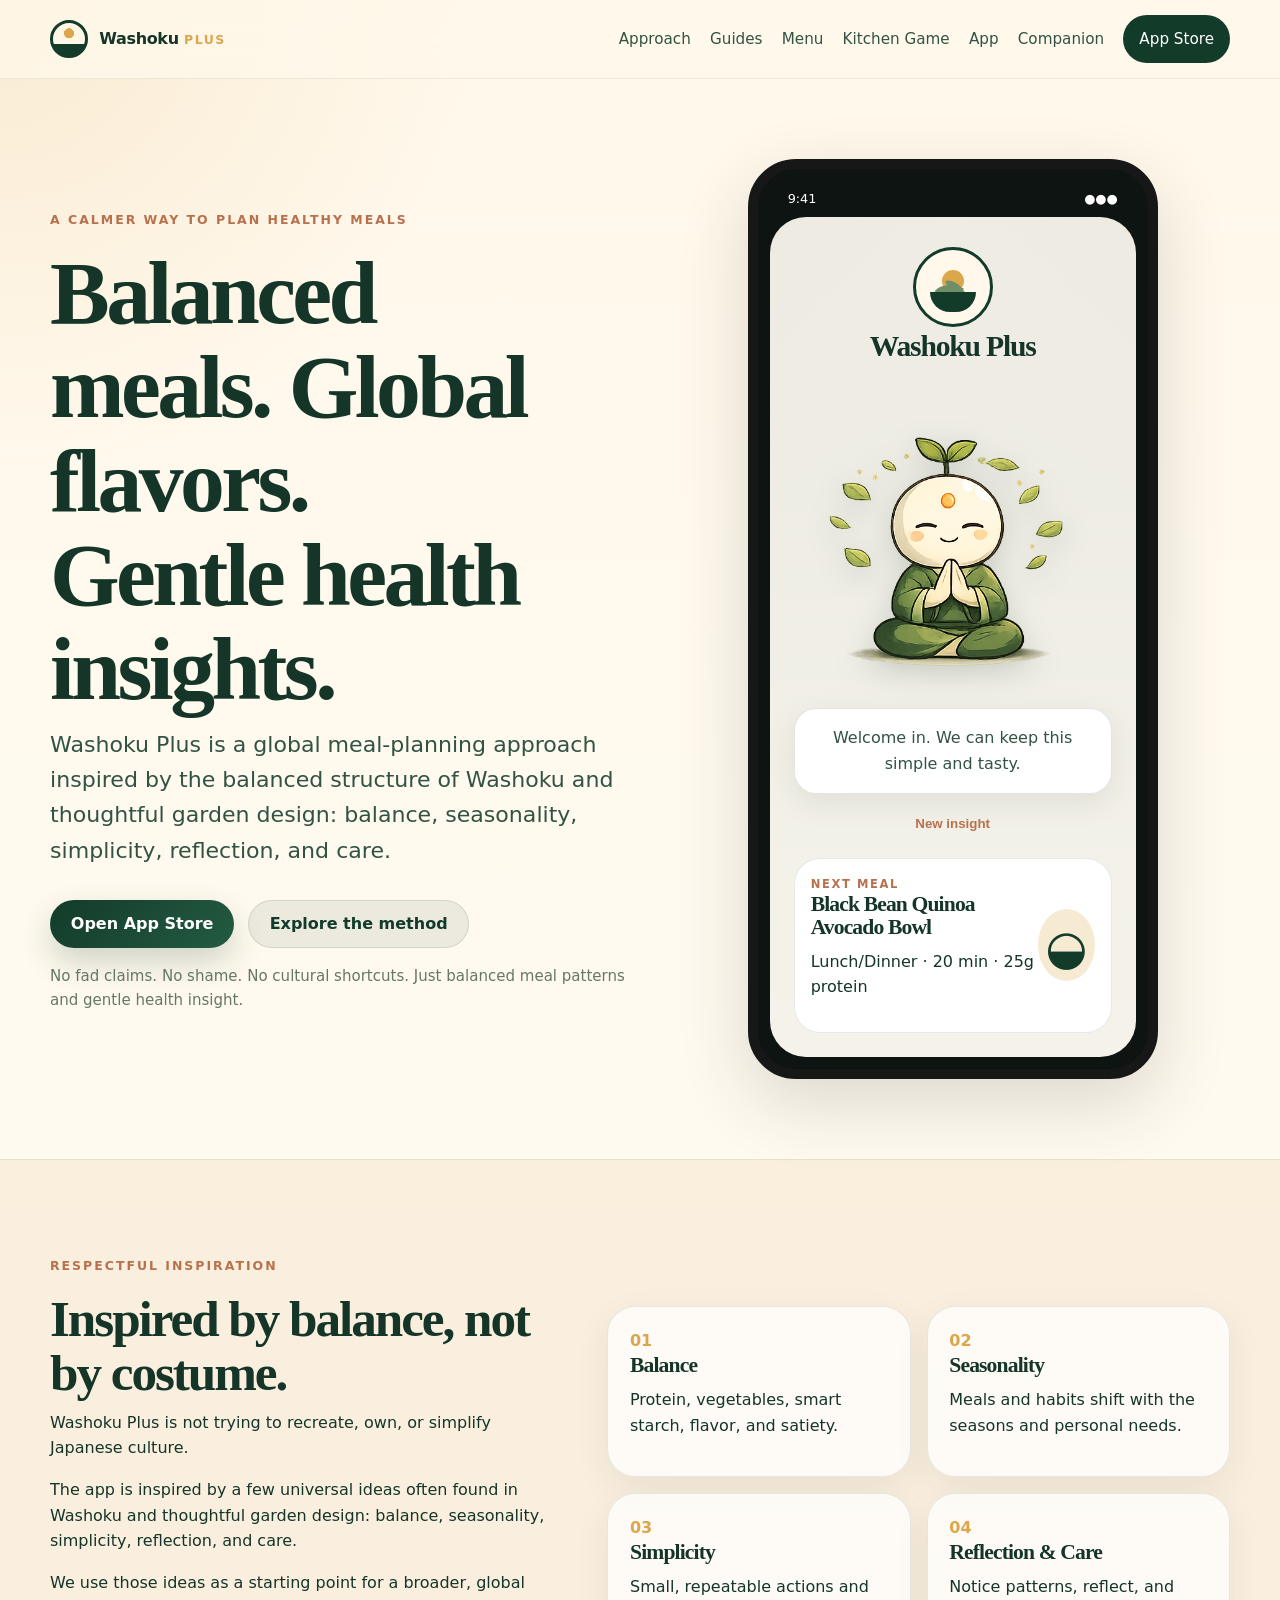
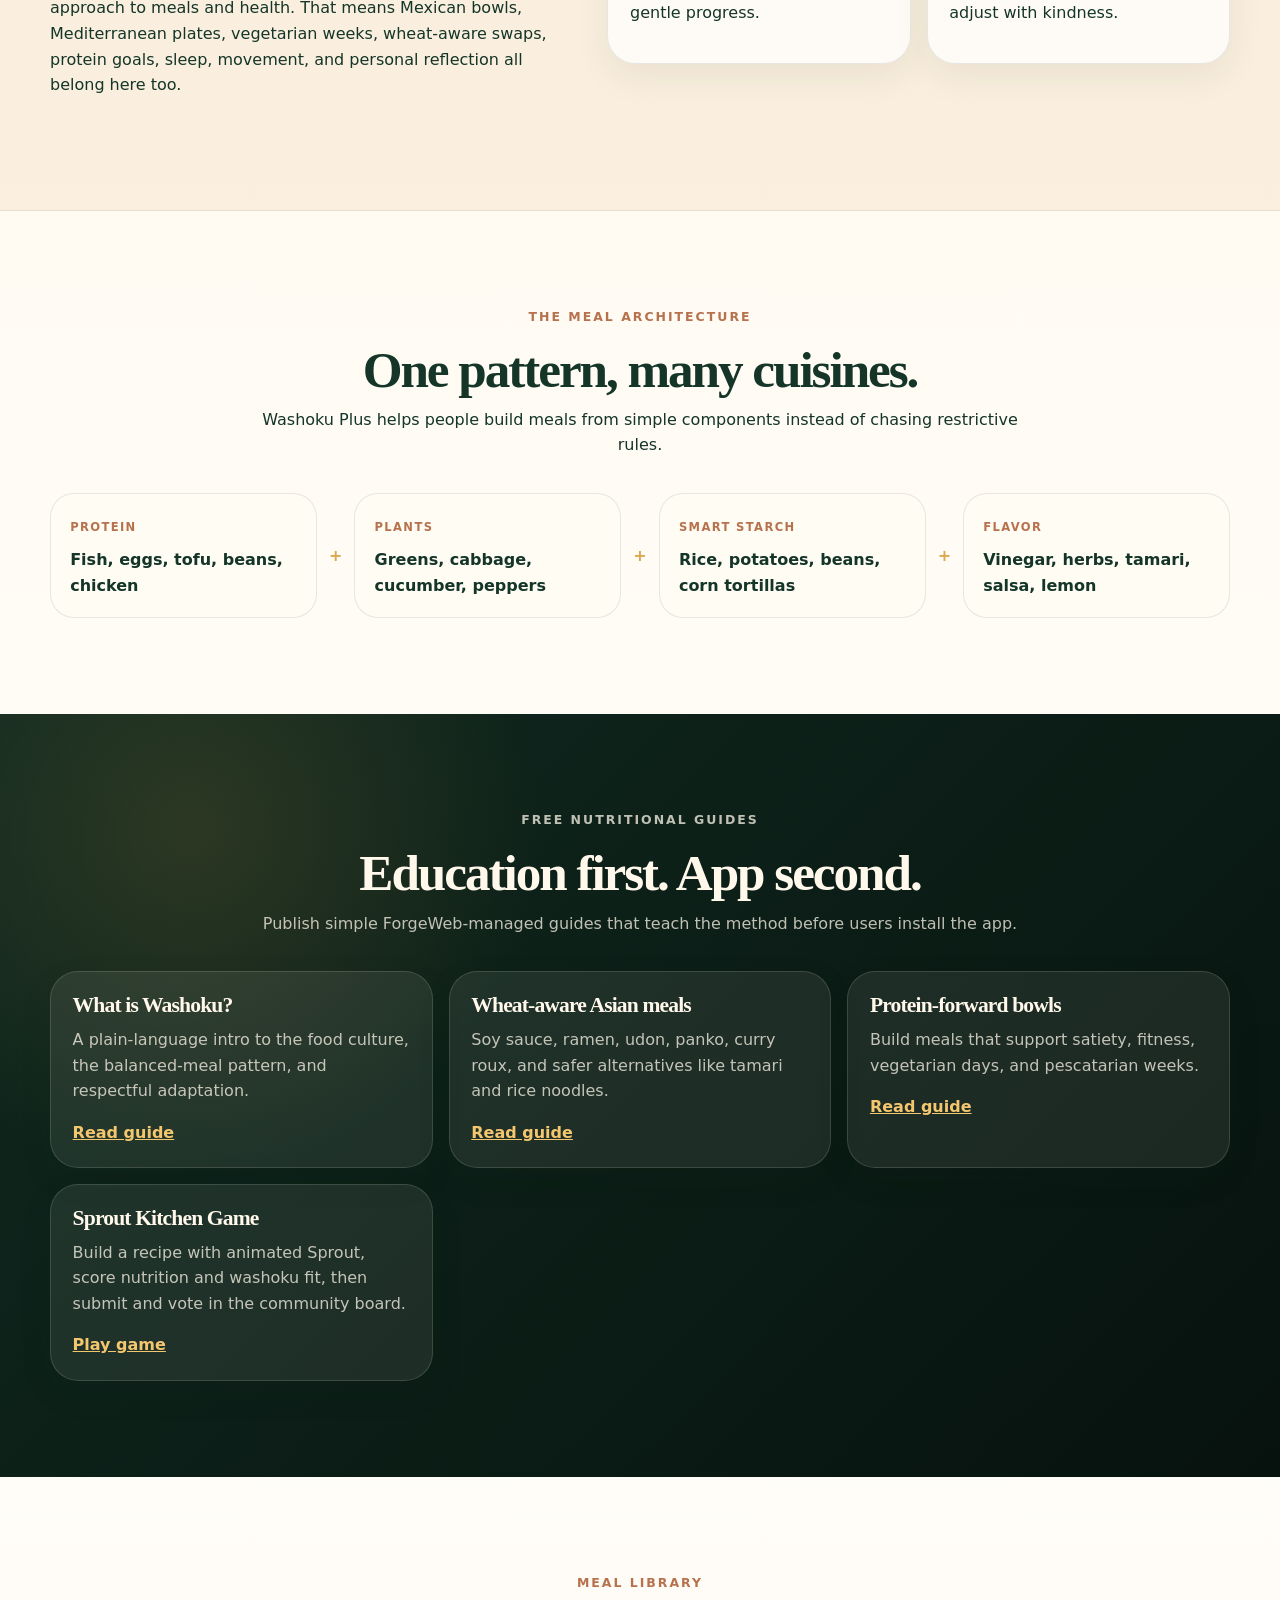
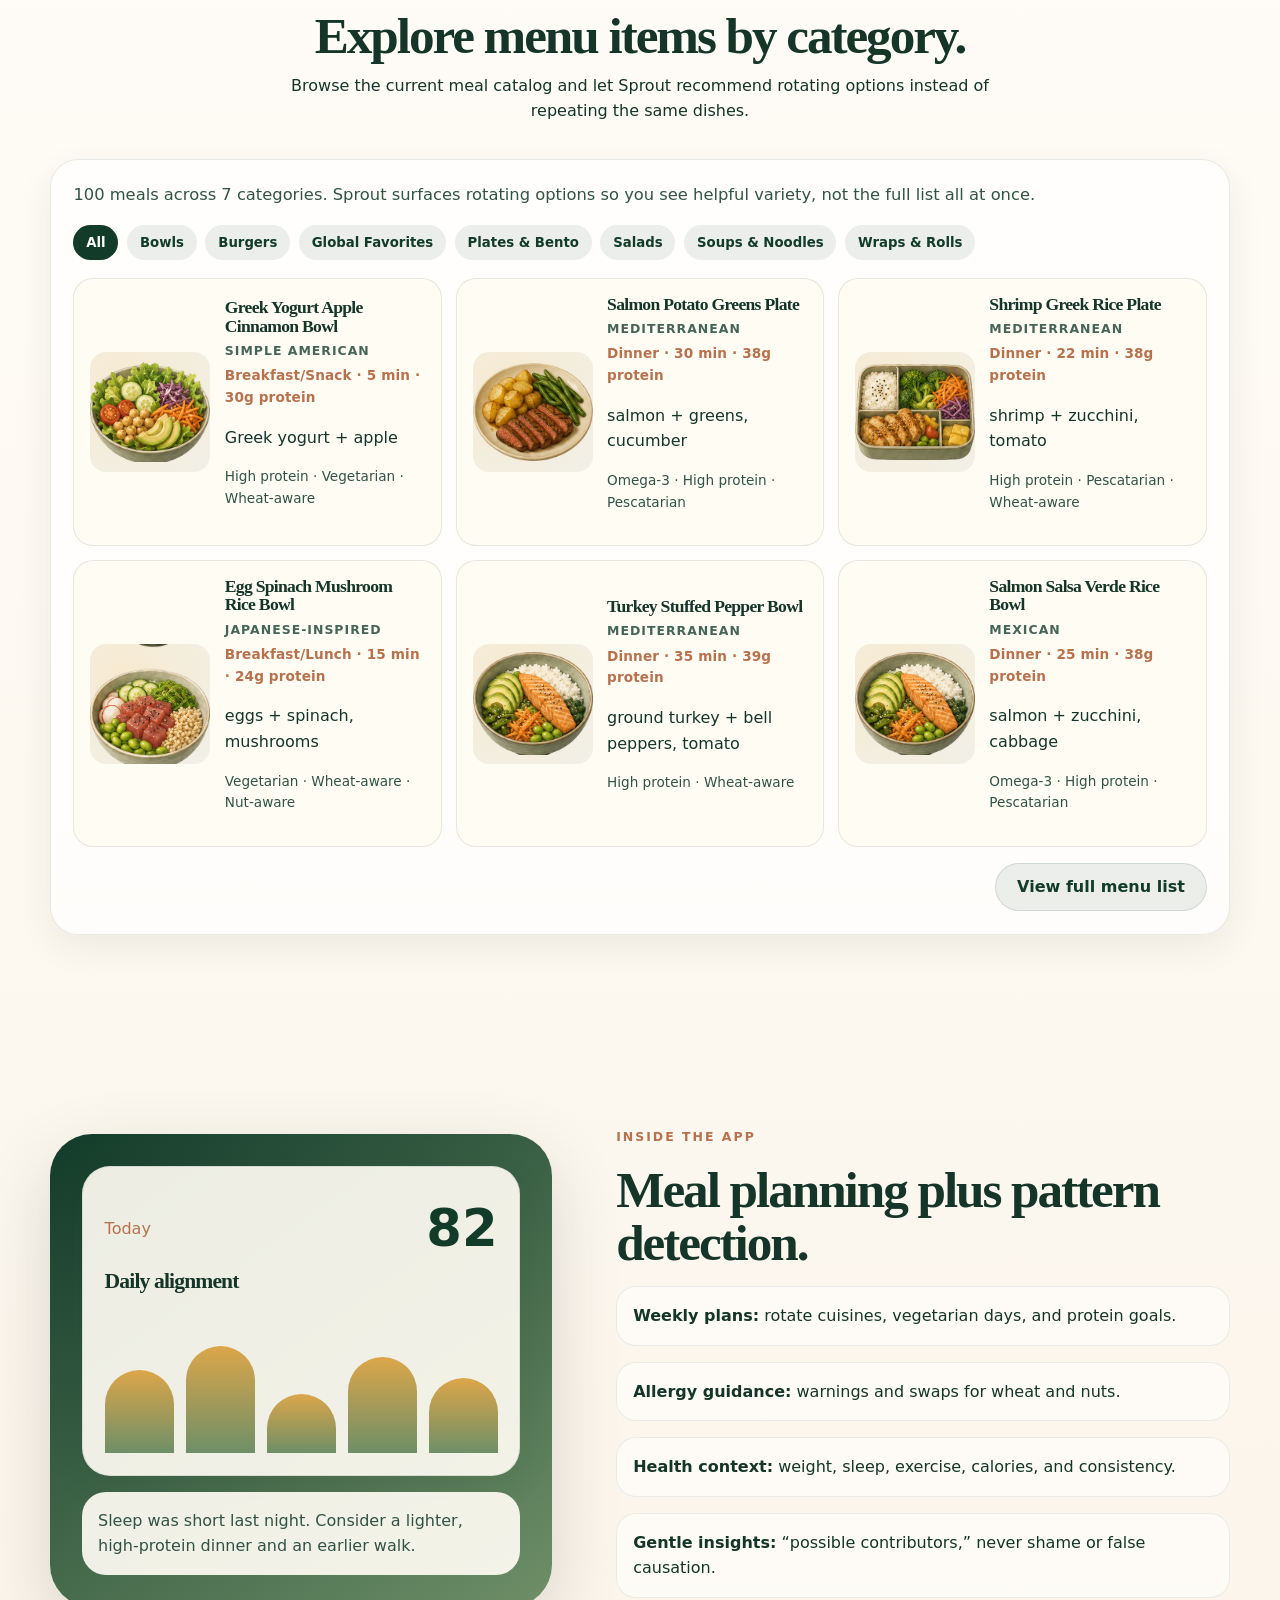
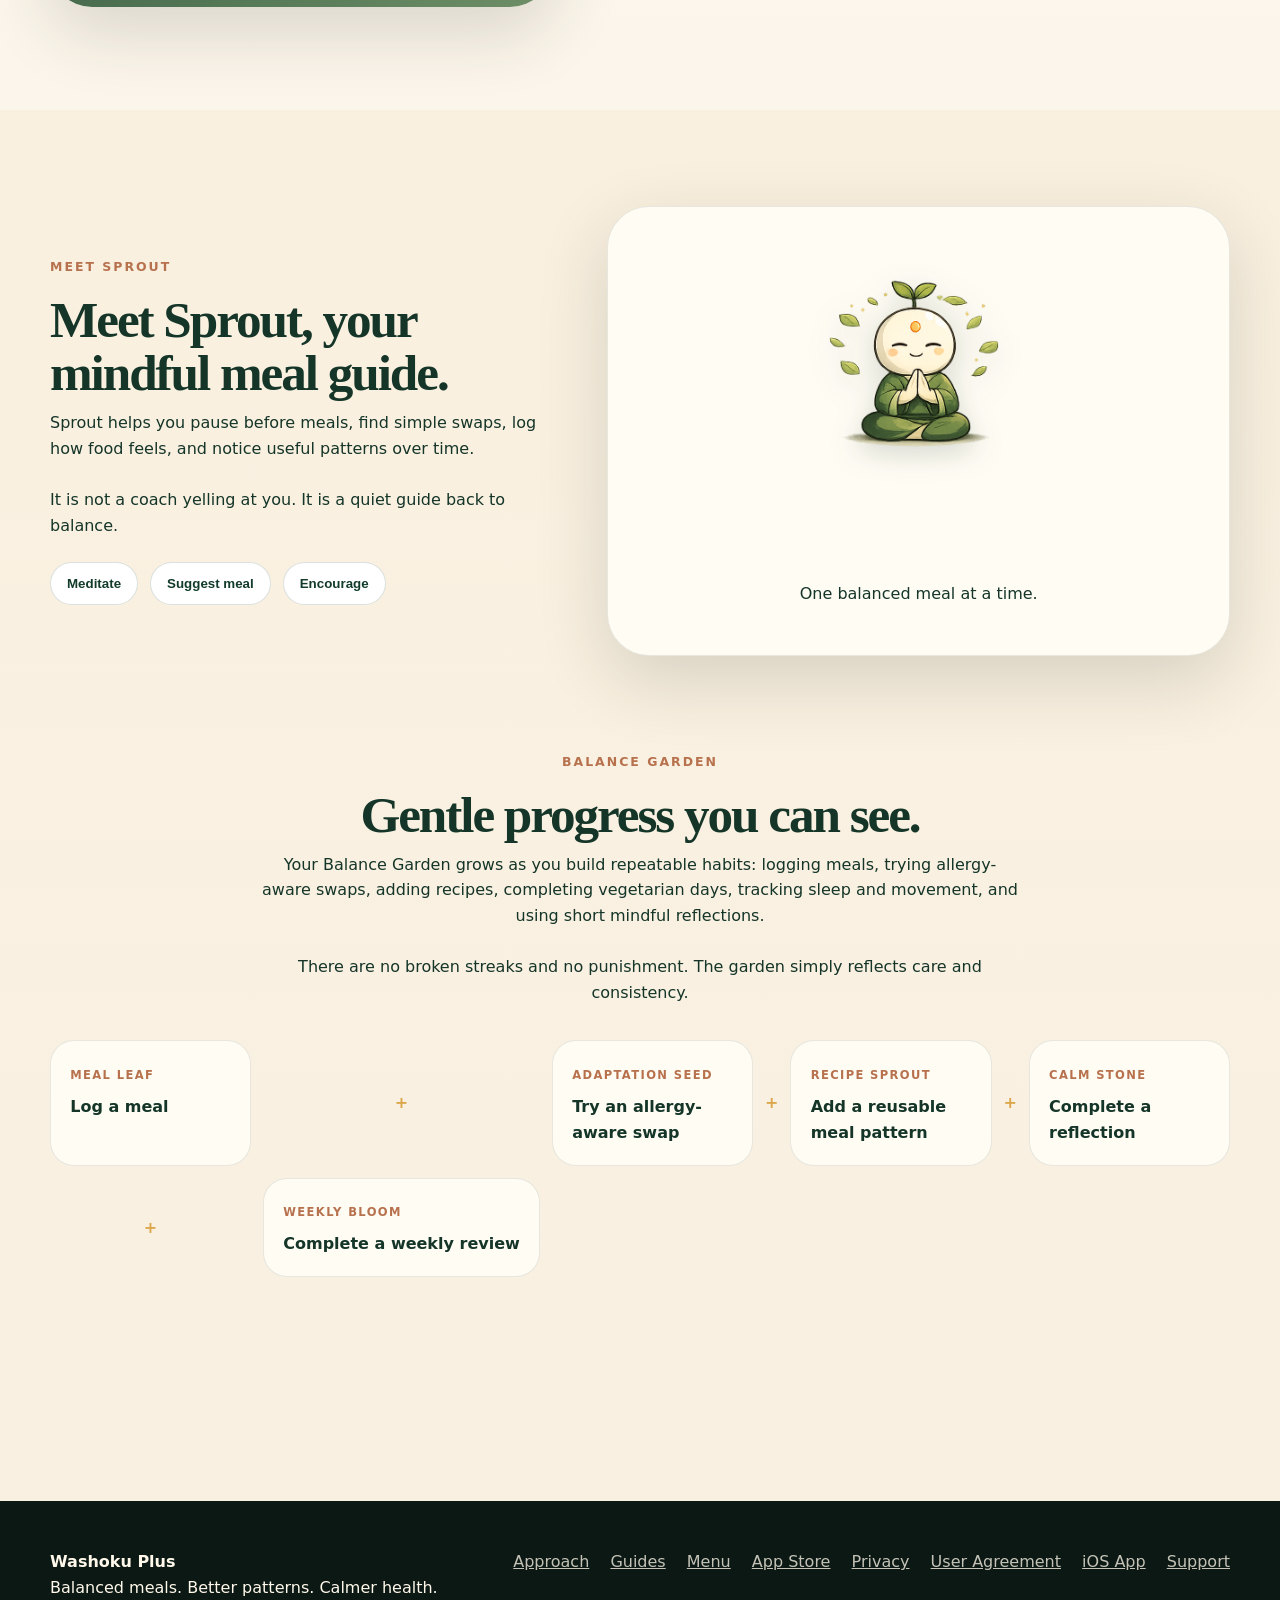
==== commit 7ac9c76f: "add slice game" ====
--- a/docs/index.html
+++ b/docs/index.html
@@ -25,6 +25,7 @@
       <a href="#approach">Approach</a>
       <a href="#guides">Guides</a>
       <a href="#menu-library">Menu</a>
+      <a href="sprout-kitchen.html">Kitchen Game</a>
       <a href="#app">App</a>
       <a href="#companion">Companion</a>
       <a href="ios.html" class="nav-cta">App Store</a>
@@ -58,7 +59,7 @@
 
           <div class="companion-widget">
             <div class="mascot mascot-meditate" id="mascot" role="img" aria-label="Sprout, your mindful meal guide">
-              <img class="mascot-image mascot-image-hero" src="assets/images/washoku-plus-app-image.png?v=3" alt="Sprout, your mindful meal guide" />
+              <img class="mascot-image mascot-image-hero" src="assets/images/sprout/sprout-neutral.png" alt="Sprout, your mindful meal guide" />
             </div>
             <div class="speech" id="insightText">Breathe in. Today’s next meal can be simple: protein, plants, smart starch, and one bright flavor.</div>
             <button class="text-button" id="newInsightBtn" type="button">New insight</button>
@@ -119,6 +120,7 @@
         <article class="guide-card reveal"><h3>What is Washoku?</h3><p>A plain-language intro to the food culture, the balanced-meal pattern, and respectful adaptation.</p><a href="guides/what-is-washoku.html">Read guide</a></article>
         <article class="guide-card reveal"><h3>Wheat-aware Asian meals</h3><p>Soy sauce, ramen, udon, panko, curry roux, and safer alternatives like tamari and rice noodles.</p><a href="guides/wheat-aware-asian-meals.html">Read guide</a></article>
         <article class="guide-card reveal"><h3>Protein-forward bowls</h3><p>Build meals that support satiety, fitness, vegetarian days, and pescatarian weeks.</p><a href="guides/protein-forward-bowls.html">Read guide</a></article>
+        <article class="guide-card reveal"><h3>Sprout Kitchen Game</h3><p>Build a recipe with animated Sprout, score nutrition and washoku fit, then submit and vote in the community board.</p><a href="sprout-kitchen.html">Play game</a></article>
       </div>
     </div>
   </section>
@@ -172,7 +174,7 @@
       </div>
       <div class="companion-stage reveal">
         <div class="mascot large mascot-meditate" id="largeMascot" aria-hidden="true">
-          <img class="mascot-image mascot-image-large" src="assets/images/washoku-plus-app-image.png?v=3" alt="Sprout, your mindful meal guide" />
+          <img class="mascot-image mascot-image-large" src="assets/images/sprout/sprout-neutral.png" alt="Sprout, your mindful meal guide" />
         </div>
         <p id="companionCaption">One balanced meal at a time.</p>
       </div>
--- a/docs/assets/css/styles.css
+++ b/docs/assets/css/styles.css
@@ -3,3 +3,11 @@
 .menu-image-gallery img{display:block;width:100%;height:auto;border-radius:12px}
 .menu-image-gallery figcaption{margin-top:.55rem;font-size:.84rem;color:var(--ink-2);font-weight:700;text-align:center}
 @media(max-width:860px){.menu-image-gallery{grid-template-columns:1fr}}
+.menu-card{display:grid;grid-template-columns:120px 1fr;gap:.9rem;align-items:center}
+.menu-card-no-image{grid-template-columns:1fr}
+.menu-card-body{min-width:0}
+.menu-card-media{margin:0;width:120px;height:120px;border-radius:16px;background:radial-gradient(circle at 30% 30%,rgba(220,166,74,.22),rgba(18,59,42,.06));display:grid;place-items:center;overflow:hidden}
+.menu-card-media img{display:block;width:100%;height:100%;object-fit:contain}
+.menu-cuisine{margin:0 0 .28rem;font-size:.78rem;font-weight:800;letter-spacing:.08em;text-transform:uppercase;color:var(--moss);opacity:.78}
+@media(max-width:640px){.menu-card{grid-template-columns:1fr}.menu-card-media{width:100%;height:184px}}
+.menu-visual-board{display:grid;grid-template-columns:minmax(0,1.5fr) minmax(320px,.9fr);gap:1rem;margin-bottom:1.5rem}.menu-category-showcase,.menu-dish-strip-panel{background:rgba(255,255,255,.86);border:1px solid rgba(20,53,40,.1);border-radius:24px;padding:1rem;box-shadow:0 12px 30px rgba(35,45,32,.06)}.menu-section-kicker{margin-bottom:.7rem;color:var(--clay);font-size:.75rem;font-weight:800;letter-spacing:.14em;text-transform:uppercase}.menu-category-showcase-grid{display:grid;grid-template-columns:repeat(2,minmax(0,1fr));gap:.85rem}.menu-category-showcase-card{background:var(--paper);border:1px solid rgba(20,53,40,.08);border-radius:20px;padding:.9rem;display:grid;gap:.7rem}.menu-category-showcase-art{min-height:124px;border-radius:16px;background:linear-gradient(180deg,rgba(220,166,74,.12),rgba(18,59,42,.04));display:flex;align-items:center;justify-content:center;gap:.35rem;padding:.75rem;overflow:hidden}.menu-category-showcase-art img{width:31%;max-width:92px;height:92px;object-fit:contain;filter:drop-shadow(0 8px 14px rgba(20,53,40,.12))}.menu-category-showcase-empty{font-size:.85rem;color:var(--ink-2);text-align:center;max-width:18ch}.menu-category-showcase-name{margin:0;font-weight:800;color:var(--ink)}.menu-category-showcase-meta{margin:0;font-size:.82rem;color:var(--ink-2)}.menu-dish-strip{display:grid;grid-template-columns:repeat(3,minmax(0,1fr));gap:.75rem}.menu-dish-pill{margin:0;padding:.7rem;border-radius:18px;background:var(--paper);border:1px solid rgba(20,53,40,.08);text-align:center}.menu-dish-pill img{display:block;width:100%;height:88px;object-fit:contain}.menu-dish-pill figcaption{margin-top:.45rem;font-size:.76rem;font-weight:700;color:var(--ink-2)}@media(max-width:980px){.menu-visual-board{grid-template-columns:1fr}.menu-dish-strip{grid-template-columns:repeat(6,minmax(0,1fr))}}@media(max-width:860px){.menu-category-showcase-grid{grid-template-columns:1fr}.menu-dish-strip{grid-template-columns:repeat(3,minmax(0,1fr))}}@media(max-width:560px){.menu-dish-strip{grid-template-columns:repeat(2,minmax(0,1fr))}}
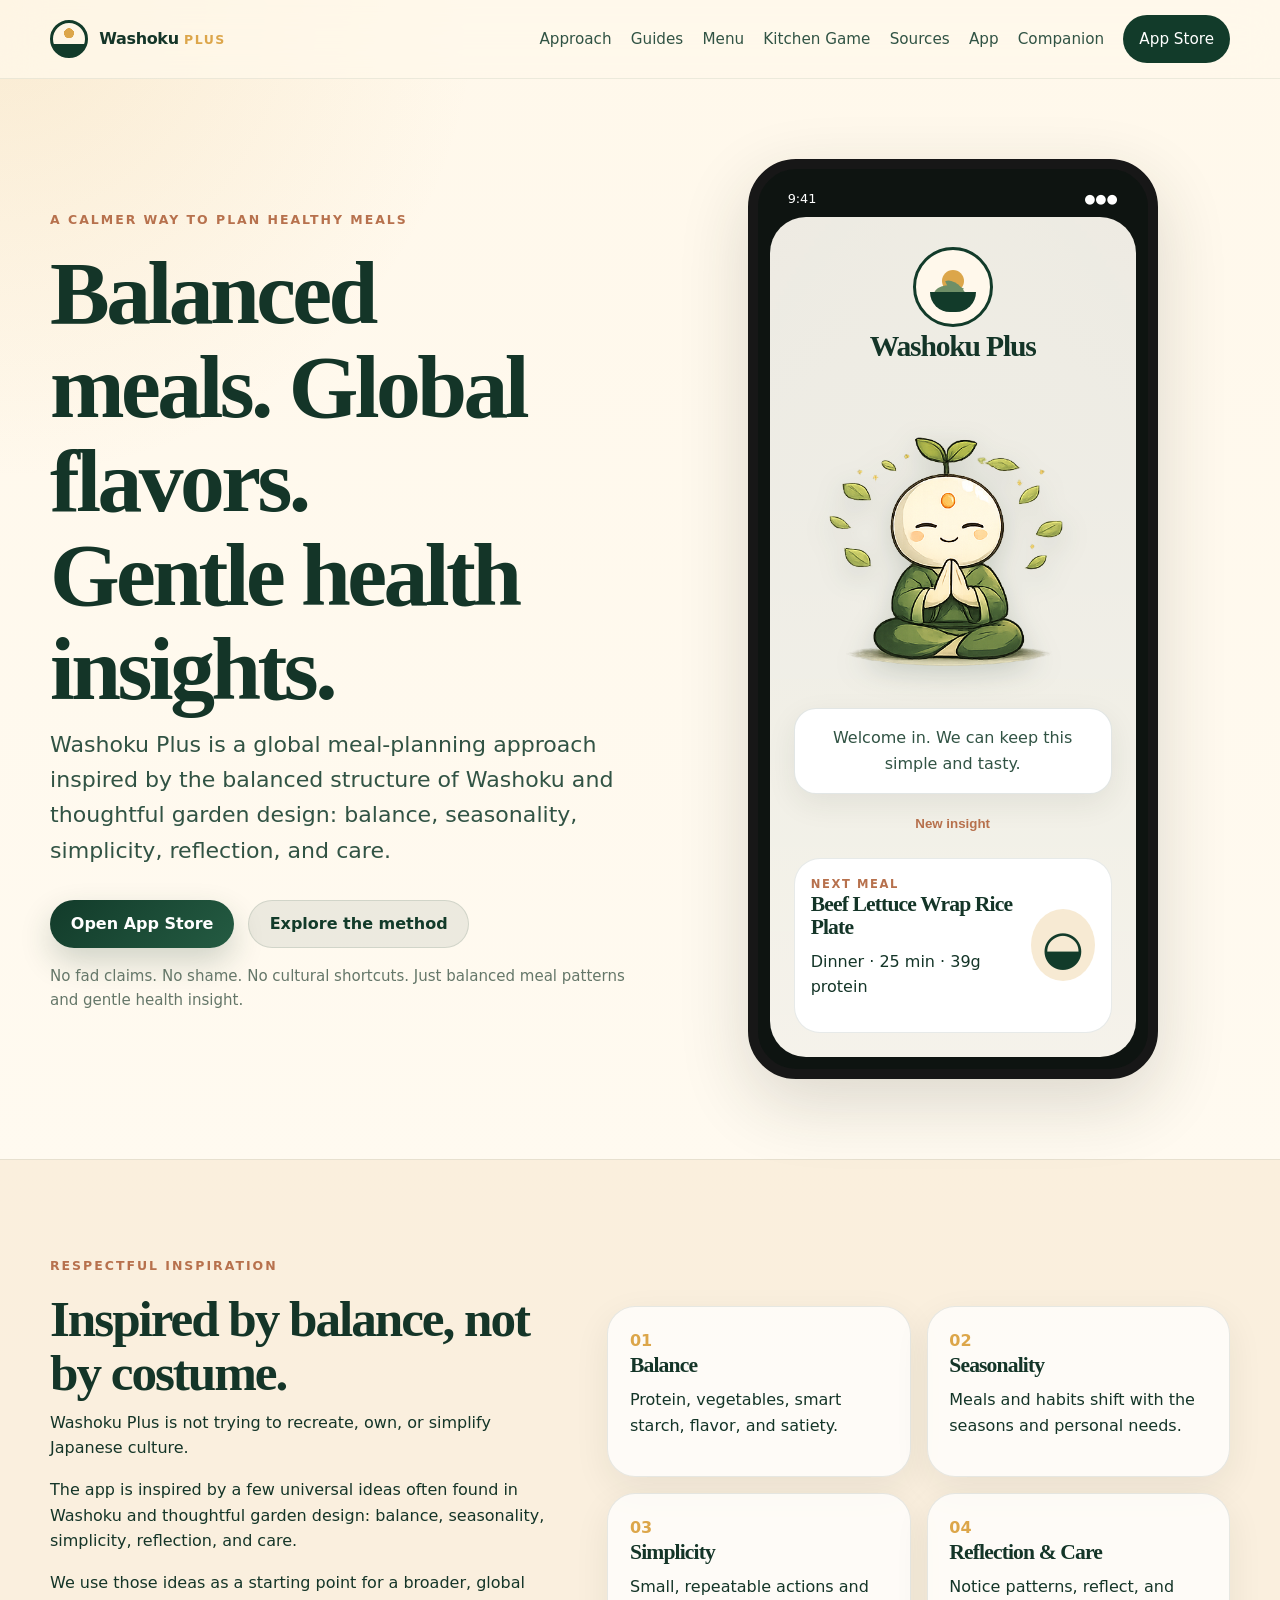
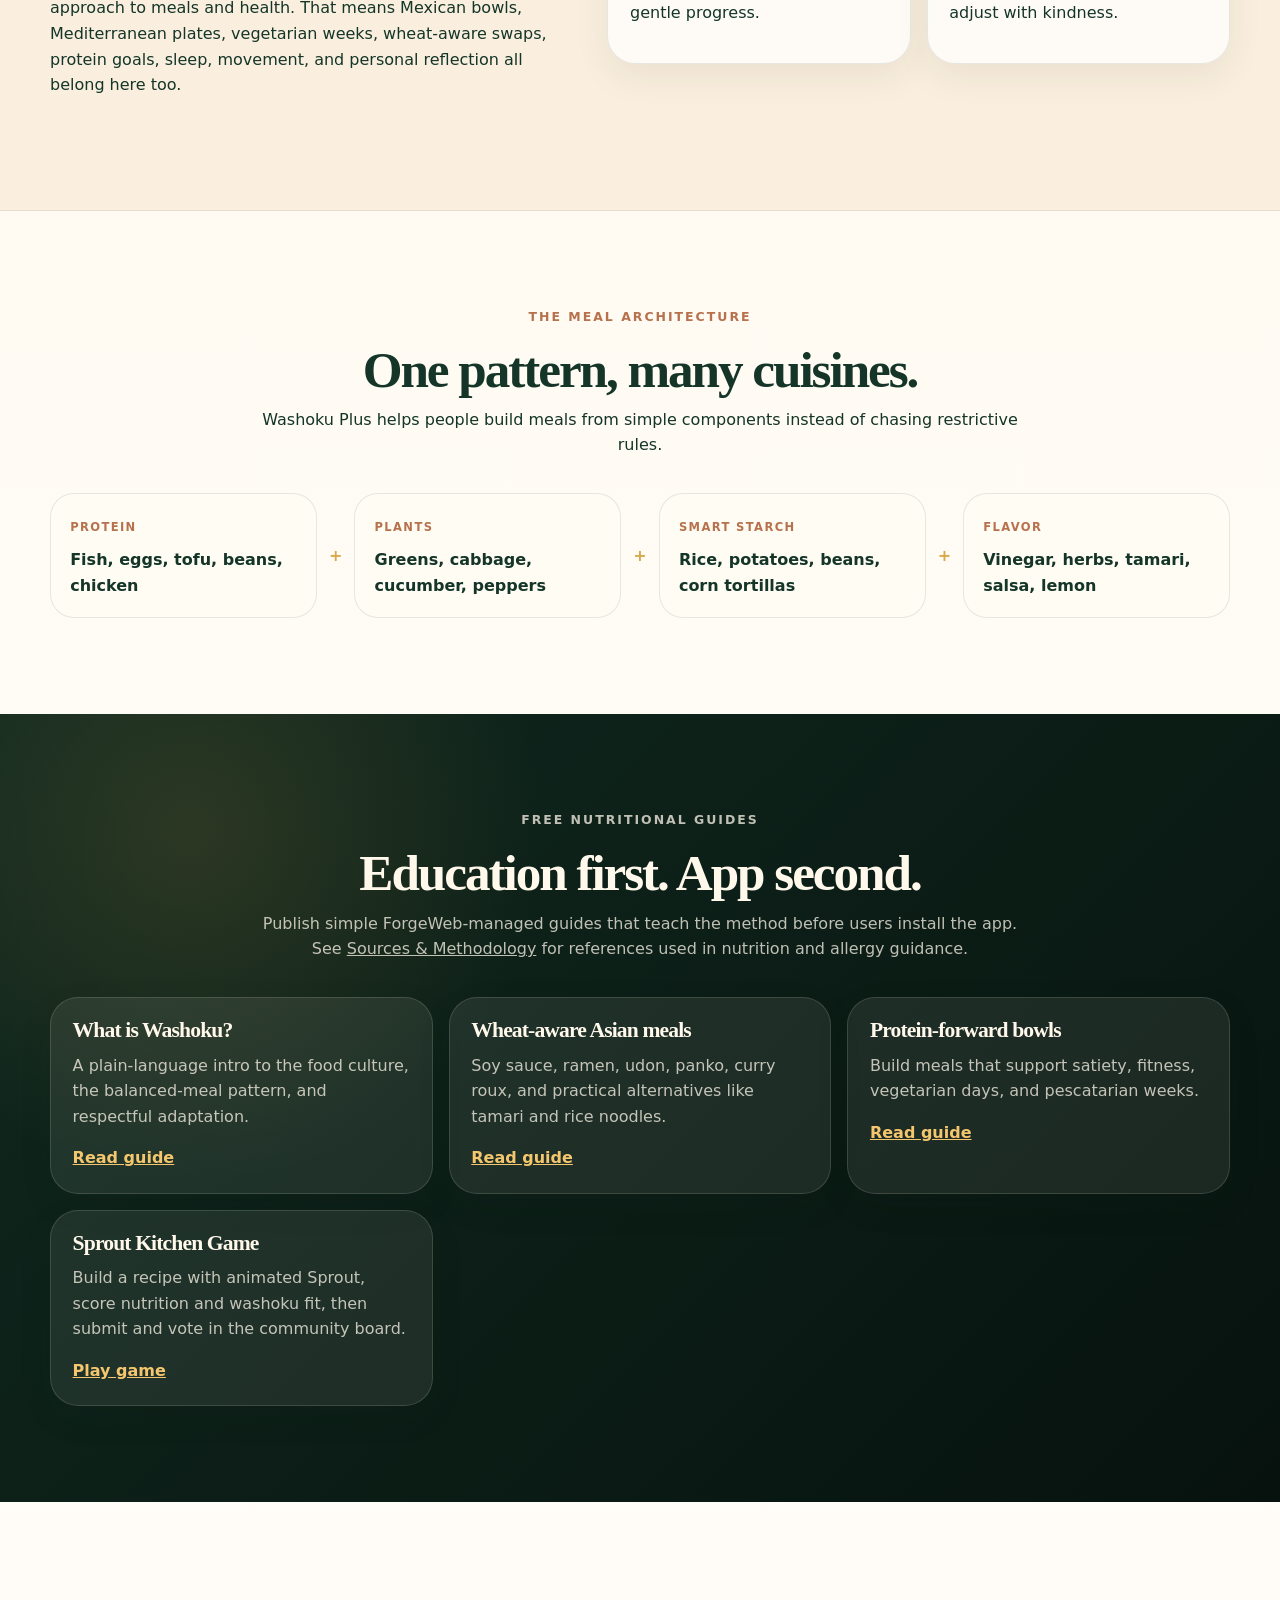
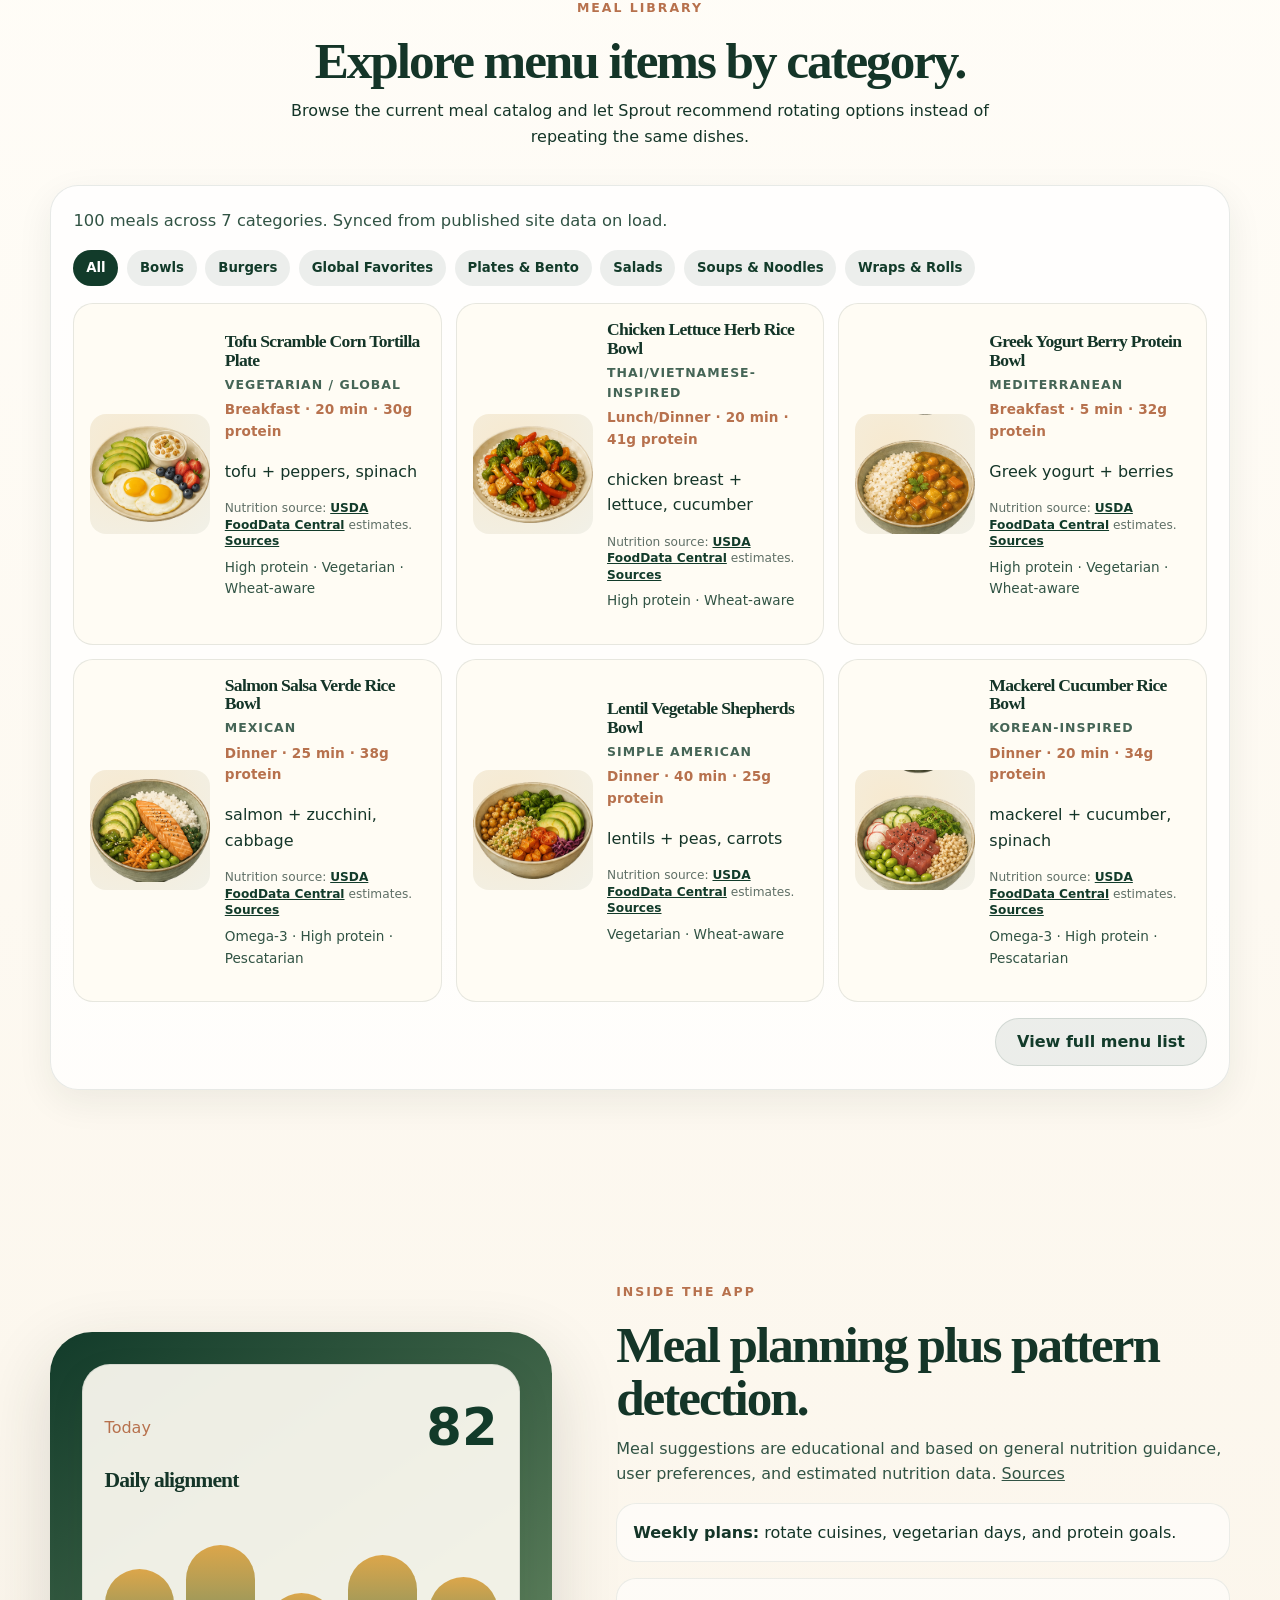
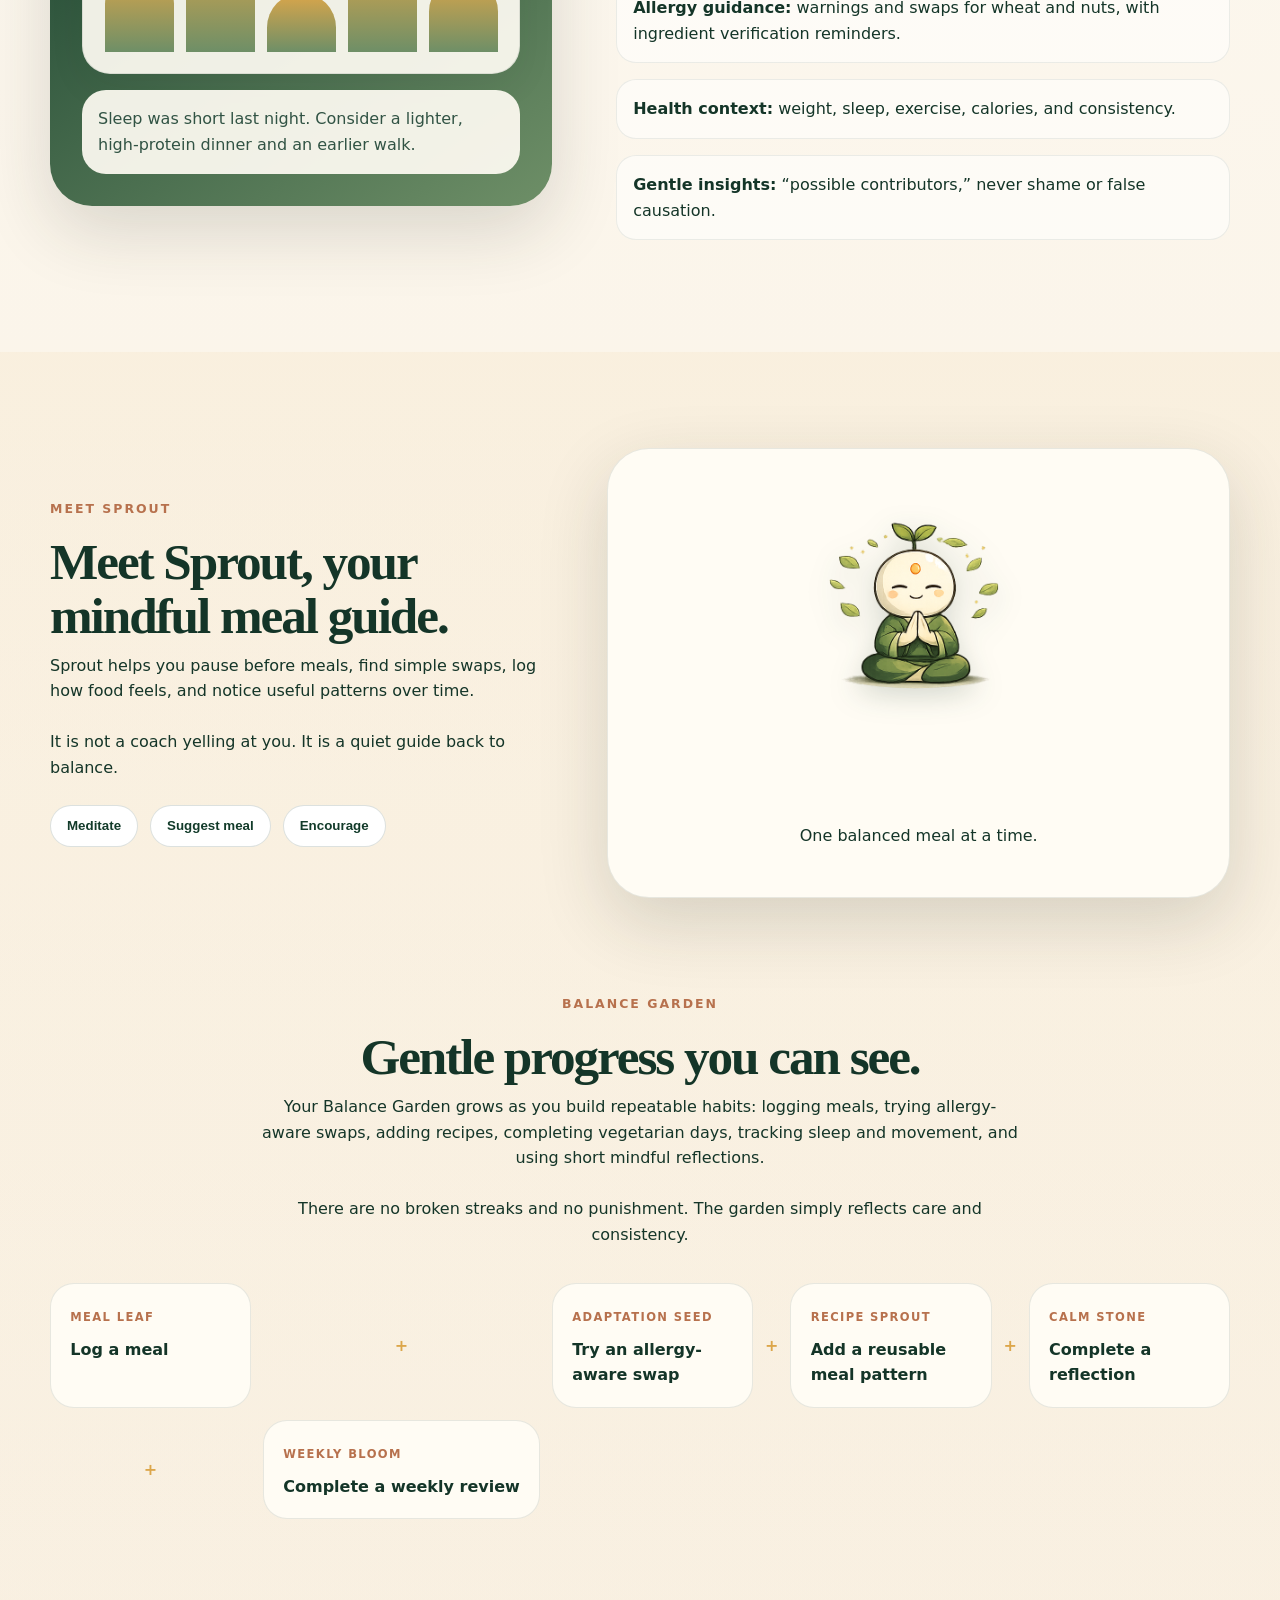
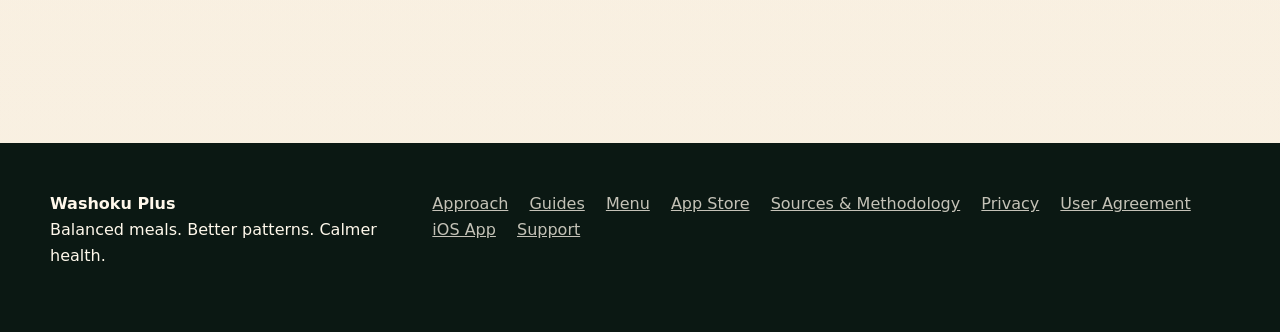
==== commit 87e0758e: "update sources for nutrition and allergies" ====
--- a/docs/index.html
+++ b/docs/index.html
@@ -26,6 +26,7 @@
       <a href="#guides">Guides</a>
       <a href="#menu-library">Menu</a>
       <a href="sprout-kitchen.html">Kitchen Game</a>
+      <a href="sources-methodology.html">Sources</a>
       <a href="#app">App</a>
       <a href="#companion">Companion</a>
       <a href="ios.html" class="nav-cta">App Store</a>
@@ -114,11 +115,11 @@
       <div class="section-heading reveal">
         <p class="eyebrow">Free nutritional guides</p>
         <h2>Education first. App second.</h2>
-        <p>Publish simple ForgeWeb-managed guides that teach the method before users install the app.</p>
+        <p>Publish simple ForgeWeb-managed guides that teach the method before users install the app. See <a href="sources-methodology.html">Sources &amp; Methodology</a> for references used in nutrition and allergy guidance.</p>
       </div>
       <div class="guide-grid">
         <article class="guide-card reveal"><h3>What is Washoku?</h3><p>A plain-language intro to the food culture, the balanced-meal pattern, and respectful adaptation.</p><a href="guides/what-is-washoku.html">Read guide</a></article>
-        <article class="guide-card reveal"><h3>Wheat-aware Asian meals</h3><p>Soy sauce, ramen, udon, panko, curry roux, and safer alternatives like tamari and rice noodles.</p><a href="guides/wheat-aware-asian-meals.html">Read guide</a></article>
+        <article class="guide-card reveal"><h3>Wheat-aware Asian meals</h3><p>Soy sauce, ramen, udon, panko, curry roux, and practical alternatives like tamari and rice noodles.</p><a href="guides/wheat-aware-asian-meals.html">Read guide</a></article>
         <article class="guide-card reveal"><h3>Protein-forward bowls</h3><p>Build meals that support satiety, fitness, vegetarian days, and pescatarian weeks.</p><a href="guides/protein-forward-bowls.html">Read guide</a></article>
         <article class="guide-card reveal"><h3>Sprout Kitchen Game</h3><p>Build a recipe with animated Sprout, score nutrition and washoku fit, then submit and vote in the community board.</p><a href="sprout-kitchen.html">Play game</a></article>
       </div>
@@ -154,9 +155,10 @@
       <div class="reveal">
         <p class="eyebrow">Inside the app</p>
         <h2>Meal planning plus pattern detection.</h2>
+        <p style="margin:.4rem 0 1rem; color:var(--ink-2);">Meal suggestions are educational and based on general nutrition guidance, user preferences, and estimated nutrition data. <a href="sources-methodology.html">Sources</a></p>
         <ul class="feature-list">
           <li><strong>Weekly plans:</strong> rotate cuisines, vegetarian days, and protein goals.</li>
-          <li><strong>Allergy guidance:</strong> warnings and swaps for wheat and nuts.</li>
+          <li><strong>Allergy guidance:</strong> warnings and swaps for wheat and nuts, with ingredient verification reminders.</li>
           <li><strong>Health context:</strong> weight, sleep, exercise, calories, and consistency.</li>
           <li><strong>Gentle insights:</strong> “possible contributors,” never shame or false causation.</li>
         </ul>
@@ -209,6 +211,7 @@
       <a href="#guides">Guides</a>
       <a href="menu.html">Menu</a>
       <a href="ios.html">App Store</a>
+      <a href="sources-methodology.html">Sources &amp; Methodology</a>
       <a href="privacy.html">Privacy</a>
       <a href="user-agreement.html">User Agreement</a>
       <a href="ios.html">iOS App</a>
--- a/docs/assets/css/styles.css
+++ b/docs/assets/css/styles.css
@@ -1,5 +1,6 @@
 :root{--ink:#143528;--ink-2:#315344;--cream:#fff8eb;--warm:#f7ead3;--paper:#fffcf4;--moss:#123b2a;--leaf:#6e8f67;--sage:#9caf88;--gold:#dca64a;--clay:#b7714d;--shadow:0 24px 70px rgba(35,45,32,.16);--radius:28px}*{box-sizing:border-box}html{scroll-behavior:smooth}body{margin:0;color:var(--ink);background:radial-gradient(circle at top left,rgba(220,166,74,.16),transparent 30rem),linear-gradient(180deg,var(--cream),#fffdf8 45%,#f8efe0);font-family:Inter,ui-sans-serif,system-ui,-apple-system,BlinkMacSystemFont,"Segoe UI",sans-serif;line-height:1.6}h1,h2,h3{margin:0 0 .65rem;line-height:1.05;letter-spacing:-.04em;font-family:ui-serif,Georgia,Cambria,"Times New Roman",serif}h1{font-size:clamp(3rem,7vw,6.6rem);max-width:11ch}h2{font-size:clamp(2.1rem,4vw,4.2rem)}h3{font-size:1.35rem}p{margin:0 0 1rem}a{color:inherit}.shell{width:min(1180px,calc(100% - 32px));margin-inline:auto}.site-header{position:sticky;top:0;z-index:5;backdrop-filter:blur(20px);background:rgba(255,248,235,.74);border-bottom:1px solid rgba(20,53,40,.08)}.nav{min-height:78px;display:flex;align-items:center;justify-content:space-between;gap:1.5rem}.brand{display:inline-flex;gap:.7rem;align-items:center;text-decoration:none;font-weight:760;letter-spacing:-.02em}.brand strong{color:var(--gold);text-transform:uppercase;letter-spacing:.12em;font-size:.78em}.logo-dot{width:38px;height:38px;border:3px solid var(--moss);border-radius:50%;background:radial-gradient(circle at 50% 32%,var(--gold) 0 18%,transparent 19%),linear-gradient(to top,var(--moss) 0 34%,transparent 35%)}.nav-links{display:flex;align-items:center;gap:1.2rem;font-size:.95rem}.nav-links a{text-decoration:none;color:var(--ink-2)}.nav-cta{padding:.72rem 1rem;background:var(--moss);color:white!important;border-radius:999px}.menu-button{display:none}.hero{display:grid;grid-template-columns:1.02fr .98fr;gap:3rem;align-items:center;min-height:calc(100vh - 78px);padding:5rem 0}.eyebrow{color:var(--clay);font-weight:800;text-transform:uppercase;letter-spacing:.16em;font-size:.78rem}.lead{font-size:clamp(1.1rem,1.8vw,1.38rem);max-width:48rem;color:var(--ink-2)}.hero-actions{display:flex;gap:.85rem;flex-wrap:wrap;margin:2rem 0 1rem}.button{border:0;display:inline-flex;align-items:center;justify-content:center;min-height:48px;padding:0 1.3rem;border-radius:999px;font-weight:800;text-decoration:none;cursor:pointer}.button.primary{color:#fff;background:linear-gradient(135deg,#123b2a,#245b42);box-shadow:0 14px 32px rgba(18,59,42,.2)}.button.secondary{color:var(--moss);background:rgba(18,59,42,.08);border:1px solid rgba(18,59,42,.12)}.microcopy{color:#657769;font-size:.94rem}.phone-card{display:grid;place-items:center}.phone{width:min(410px,100%);min-height:720px;background:#0e1411;border:10px solid #171717;border-radius:48px;padding:12px;box-shadow:var(--shadow)}.phone-status{color:#fff;height:36px;padding:0 18px;display:flex;align-items:center;justify-content:space-between;font-size:.8rem}.phone-content{min-height:650px;border-radius:36px;background:linear-gradient(rgba(255,252,244,.92),rgba(255,252,244,.96)),radial-gradient(circle at center top,rgba(220,166,74,.2),transparent 20rem);padding:24px}.app-logo{text-align:center;display:grid;justify-items:center;gap:.25rem;margin-top:6px}.round-logo{width:80px;height:80px;border:3px solid var(--moss);border-radius:50%;position:relative;background:var(--cream);overflow:hidden}.round-logo .sun{position:absolute;width:22px;height:22px;background:var(--gold);border-radius:50%;left:50%;top:20px;transform:translateX(-50%)}.round-logo .bowl{position:absolute;left:14px;right:14px;bottom:12px;height:20px;background:var(--moss);border-radius:0 0 999px 999px}.round-logo .leaf{position:absolute;width:26px;height:15px;border-radius:100% 0 100% 0;background:var(--leaf);bottom:26px}.leaf-a{left:20px;transform:rotate(22deg)}.leaf-b{right:20px;transform:rotate(-112deg);background:var(--sage)}.app-logo h2{font-size:1.85rem}.companion-widget{margin-top:1.5rem;text-align:center}.mascot{position:relative;width:142px;height:190px;margin-inline:auto;transform-origin:bottom center;animation:breathe 4.8s ease-in-out infinite}.mascot.large{width:260px;height:330px}.mascot-image{display:block;max-width:132px;height:auto;margin:8px auto 0;filter:drop-shadow(0 8px 14px rgba(20,53,40,.18))}.mascot.large .mascot-image{max-width:230px;margin-top:12px}.head{position:absolute;left:50%;top:32px;width:112px;height:112px;transform:translateX(-50%);border-radius:50%;background:radial-gradient(circle at 35% 30%,#fffdf4,#f5e3bb 70%);border:3px solid var(--ink);box-shadow:inset 0 -10px 20px rgba(179,130,61,.13);z-index:2}.large .head{width:185px;height:185px;top:54px;border-width:5px}.gold-dot{width:28px;height:28px;background:var(--gold);border-radius:50%;position:absolute;left:50%;top:18px;transform:translateX(-50%)}.large .gold-dot{width:46px;height:46px;top:28px}.eye{position:absolute;top:61px;width:15px;height:8px;border-bottom:3px solid var(--ink);border-radius:50%}.eye-left{left:31px}.eye-right{right:31px}.large .eye{top:102px;width:26px;height:14px;border-bottom-width:5px}.large .eye-left{left:48px}.large .eye-right{right:48px}.smile{position:absolute;left:50%;top:78px;width:20px;height:10px;transform:translateX(-50%);border-bottom:3px solid var(--ink);border-radius:50%}.large .smile{top:130px;width:32px;height:18px;border-bottom-width:5px}.sprout{position:absolute;top:0;width:44px;height:25px;background:var(--leaf);border:3px solid var(--ink);border-radius:100% 0 100% 0;z-index:1}.sprout.left{left:38px;transform:rotate(28deg)}.sprout.right{right:38px;transform:rotate(-118deg);background:var(--sage)}.large .sprout{width:76px;height:42px;border-width:5px}.large .sprout.left{left:76px}.large .sprout.right{right:76px}.body{position:absolute;left:50%;top:120px;width:132px;height:84px;transform:translateX(-50%);background:linear-gradient(135deg,#254c37,#123b2a);border:3px solid var(--ink);border-radius:48% 48% 40% 40%}.large .body{width:230px;height:145px;top:208px;border-width:5px}.hand{position:absolute;top:24px;width:34px;height:18px;background:#f3deb7;border:3px solid var(--ink);border-radius:999px}.hand-left{left:35px;transform:rotate(28deg)}.hand-right{right:35px;transform:rotate(-28deg)}.large .hand{width:58px;height:30px;top:42px;border-width:5px}.large .hand-left{left:62px}.large .hand-right{right:62px}@keyframes breathe{0%,100%{transform:translateY(0) scale(1)}50%{transform:translateY(-7px) scale(1.025)}}.mascot-suggest{animation:nod 2.1s ease-in-out infinite}.mascot-celebrate{animation:celebrate 1.2s ease-in-out infinite}@keyframes nod{0%,100%{transform:rotate(0deg) translateY(0)}50%{transform:rotate(2deg) translateY(-5px)}}@keyframes celebrate{0%,100%{transform:translateY(0) rotate(-1deg)}50%{transform:translateY(-12px) rotate(1deg)}}.speech{margin:-6px auto 1rem;padding:1rem;background:#fff;border:1px solid rgba(20,53,40,.12);border-radius:22px;box-shadow:0 10px 30px rgba(35,45,32,.08);color:var(--ink-2)}.text-button{border:0;background:transparent;color:var(--clay);font-weight:800;cursor:pointer}.next-meal-card{margin-top:1.4rem;background:#fff;border:1px solid rgba(20,53,40,.1);border-radius:26px;padding:1rem;display:flex;justify-content:space-between;align-items:center}.card-label{margin:0;color:var(--clay);text-transform:uppercase;letter-spacing:.14em;font-weight:800;font-size:.72rem}.meal-icon{width:72px;height:72px;border-radius:50%;display:grid;place-items:center;font-size:3rem;background:var(--warm);color:var(--moss)}.section{padding:6rem 0}.section.warm{background:rgba(247,234,211,.64);border-block:1px solid rgba(20,53,40,.08)}.section.dark{background:radial-gradient(circle at 15% 15%,rgba(220,166,74,.14),transparent 22rem),linear-gradient(135deg,#10291f,#07120e);color:var(--cream)}.section.dark p{color:rgba(255,248,235,.74)}.two-column{display:grid;grid-template-columns:.9fr 1.1fr;gap:3rem;align-items:center}.principles-grid{display:grid;grid-template-columns:repeat(2,minmax(0,1fr));gap:1rem}.principles-grid article,.guide-card,.dashboard-card,.waitlist-card{background:rgba(255,255,255,.74);border:1px solid rgba(20,53,40,.1);border-radius:var(--radius);padding:1.35rem;box-shadow:0 12px 36px rgba(35,45,32,.07)}.principles-grid span{color:var(--gold);font-weight:900}.section-heading{text-align:center;max-width:760px;margin:0 auto 2.2rem}.pattern-row{display:grid;grid-template-columns:1fr auto 1fr auto 1fr auto 1fr;gap:.75rem;align-items:stretch}.pattern-card{padding:1.2rem;border-radius:24px;background:var(--paper);border:1px solid rgba(20,53,40,.1)}.pattern-card span{color:var(--clay);text-transform:uppercase;font-size:.72rem;font-weight:800;letter-spacing:.12em}.pattern-card strong{display:block;margin-top:.5rem}.pattern-plus{display:grid;place-items:center;font-weight:900;color:var(--gold)}.guide-grid{display:grid;grid-template-columns:repeat(3,minmax(0,1fr));gap:1rem}.guide-card{background:rgba(255,248,235,.08);border-color:rgba(255,248,235,.14)}.guide-card a{color:#f4c66e;font-weight:800}.feature-layout{display:grid;grid-template-columns:.9fr 1.1fr;gap:4rem;align-items:center}.dashboard-preview{min-height:420px;border-radius:42px;padding:2rem;background:linear-gradient(145deg,#123b2a,#6e8f67);box-shadow:var(--shadow);display:grid;gap:1rem;align-content:center}.dashboard-card{background:rgba(255,252,244,.92)}.dashboard-top{display:flex;justify-content:space-between;align-items:center;color:var(--clay)}.dashboard-top strong{font-size:3.2rem;color:var(--moss)}.metric-bars{height:150px;display:flex;gap:.75rem;align-items:end;padding-top:1rem}.metric-bars span{flex:1;height:var(--h);background:linear-gradient(var(--gold),var(--leaf));border-radius:999px 999px 8px 8px}.dashboard-note{background:rgba(255,252,244,.92);border-radius:24px;padding:1rem;color:var(--ink-2)}.feature-list{padding:0;list-style:none;display:grid;gap:1rem}.feature-list li{padding:1rem;background:rgba(255,255,255,.55);border:1px solid rgba(20,53,40,.08);border-radius:20px}.companion-section{background:linear-gradient(180deg,rgba(247,234,211,.5),transparent)}.companion-stage{text-align:center;background:var(--paper);border:1px solid rgba(20,53,40,.1);border-radius:42px;padding:2rem;box-shadow:var(--shadow)}.interaction-panel{display:flex;flex-wrap:wrap;gap:.75rem;margin-top:1.5rem}.interaction-panel button{border:1px solid rgba(20,53,40,.15);background:#fff;padding:.8rem 1rem;border-radius:999px;font-weight:800;color:var(--moss);cursor:pointer}.waitlist-card{background:radial-gradient(circle at top right,rgba(220,166,74,.14),transparent 18rem),var(--paper);padding:clamp(1.5rem,4vw,3.5rem);text-align:center}.signup-form{max-width:620px;margin:1.5rem auto 0;text-align:left}.signup-form label{display:block;font-weight:800;margin-bottom:.4rem}.signup-form>div{display:flex;gap:.65rem}.signup-form input{flex:1;min-height:50px;padding:0 1rem;border:1px solid rgba(20,53,40,.16);border-radius:999px;font:inherit;background:#fff}.signup-form small{display:block;margin-top:.6rem;color:#657769}.site-footer{padding:3rem 0;background:#0b1813;color:var(--cream)}.footer-grid{display:flex;justify-content:space-between;gap:2rem}.footer-grid a{display:inline-block;margin-left:1rem;color:rgba(255,248,235,.76)}.reveal{opacity:0;transform:translateY(16px);transition:opacity .7s ease,transform .7s ease}.reveal.is-visible{opacity:1;transform:translateY(0)}.mascot{width:auto;height:auto;overflow:visible}.mascot-image{display:block;height:auto;margin:8px auto 0;object-fit:contain;filter:drop-shadow(0 8px 14px rgba(20,53,40,.18))}.mascot-image-hero{width:min(100%,360px);max-width:none}.mascot-image-large{width:min(100%,560px);max-width:none;margin-top:0}@media(max-width:860px){.menu-button{display:inline-flex;border:1px solid rgba(20,53,40,.12);background:#fff;padding:.65rem .8rem;border-radius:999px}.nav-links{position:absolute;inset:78px 16px auto;display:none;flex-direction:column;align-items:stretch;padding:1rem;border-radius:24px;background:rgba(255,252,244,.98);box-shadow:var(--shadow)}.nav-links.open{display:flex}.hero,.two-column,.feature-layout{grid-template-columns:1fr}.hero{padding-top:3rem}.phone{min-height:auto}.pattern-row{grid-template-columns:1fr}.pattern-plus{display:none}.guide-grid{grid-template-columns:1fr}.principles-grid{grid-template-columns:1fr}.signup-form>div{flex-direction:column}.footer-grid{flex-direction:column}.footer-grid a{display:block;margin:.5rem 0 0}}.menu-library-panel{background:rgba(255,255,255,.74);border:1px solid rgba(20,53,40,.1);border-radius:var(--radius);padding:1.4rem;box-shadow:0 12px 36px rgba(35,45,32,.07)}.menu-summary{font-size:1.02rem;color:var(--ink-2);margin-bottom:1rem}.menu-categories{display:flex;gap:.55rem;flex-wrap:wrap;margin-bottom:1.1rem}.menu-chip{display:inline-flex;align-items:center;gap:.4rem;padding:.45rem .8rem;border-radius:999px;background:rgba(18,59,42,.08);color:var(--moss);font-weight:700;font-size:.83rem}.menu-chip button{border:0;background:transparent;color:inherit;cursor:pointer;font:inherit;padding:0}.menu-chip.is-active{background:var(--moss);color:#fff}.menu-preview-grid,.menu-full-grid{display:grid;grid-template-columns:repeat(3,minmax(0,1fr));gap:.85rem}.menu-full-grid{grid-template-columns:repeat(2,minmax(0,1fr))}.menu-card{background:var(--paper);border:1px solid rgba(20,53,40,.1);border-radius:20px;padding:1rem}.menu-card h3{font-size:1.1rem;margin-bottom:.35rem}.menu-meta{font-size:.85rem;color:var(--clay);font-weight:700;letter-spacing:.01em}.menu-tags{font-size:.85rem;color:var(--ink-2);margin-top:.45rem}.menu-library-actions{display:flex;justify-content:flex-end;margin-top:1rem}.menu-page-header{padding-bottom:2rem}@media(max-width:860px){.menu-preview-grid,.menu-full-grid{grid-template-columns:1fr}}.menu-image-gallery{display:grid;grid-template-columns:1fr 1fr;gap:1rem;margin-bottom:1.5rem}
 .menu-image-gallery figure{margin:0;background:#fff;border:1px solid rgba(20,53,40,.1);border-radius:18px;padding:.7rem;box-shadow:0 12px 30px rgba(35,45,32,.06)}
+.nutrition-source-note{margin:.35rem 0 0;font-size:.76rem;line-height:1.35;color:#5f6f66}.nutrition-source-note a{color:var(--moss);font-weight:700;text-decoration:underline}
 .menu-image-gallery img{display:block;width:100%;height:auto;border-radius:12px}
 .menu-image-gallery figcaption{margin-top:.55rem;font-size:.84rem;color:var(--ink-2);font-weight:700;text-align:center}
 @media(max-width:860px){.menu-image-gallery{grid-template-columns:1fr}}
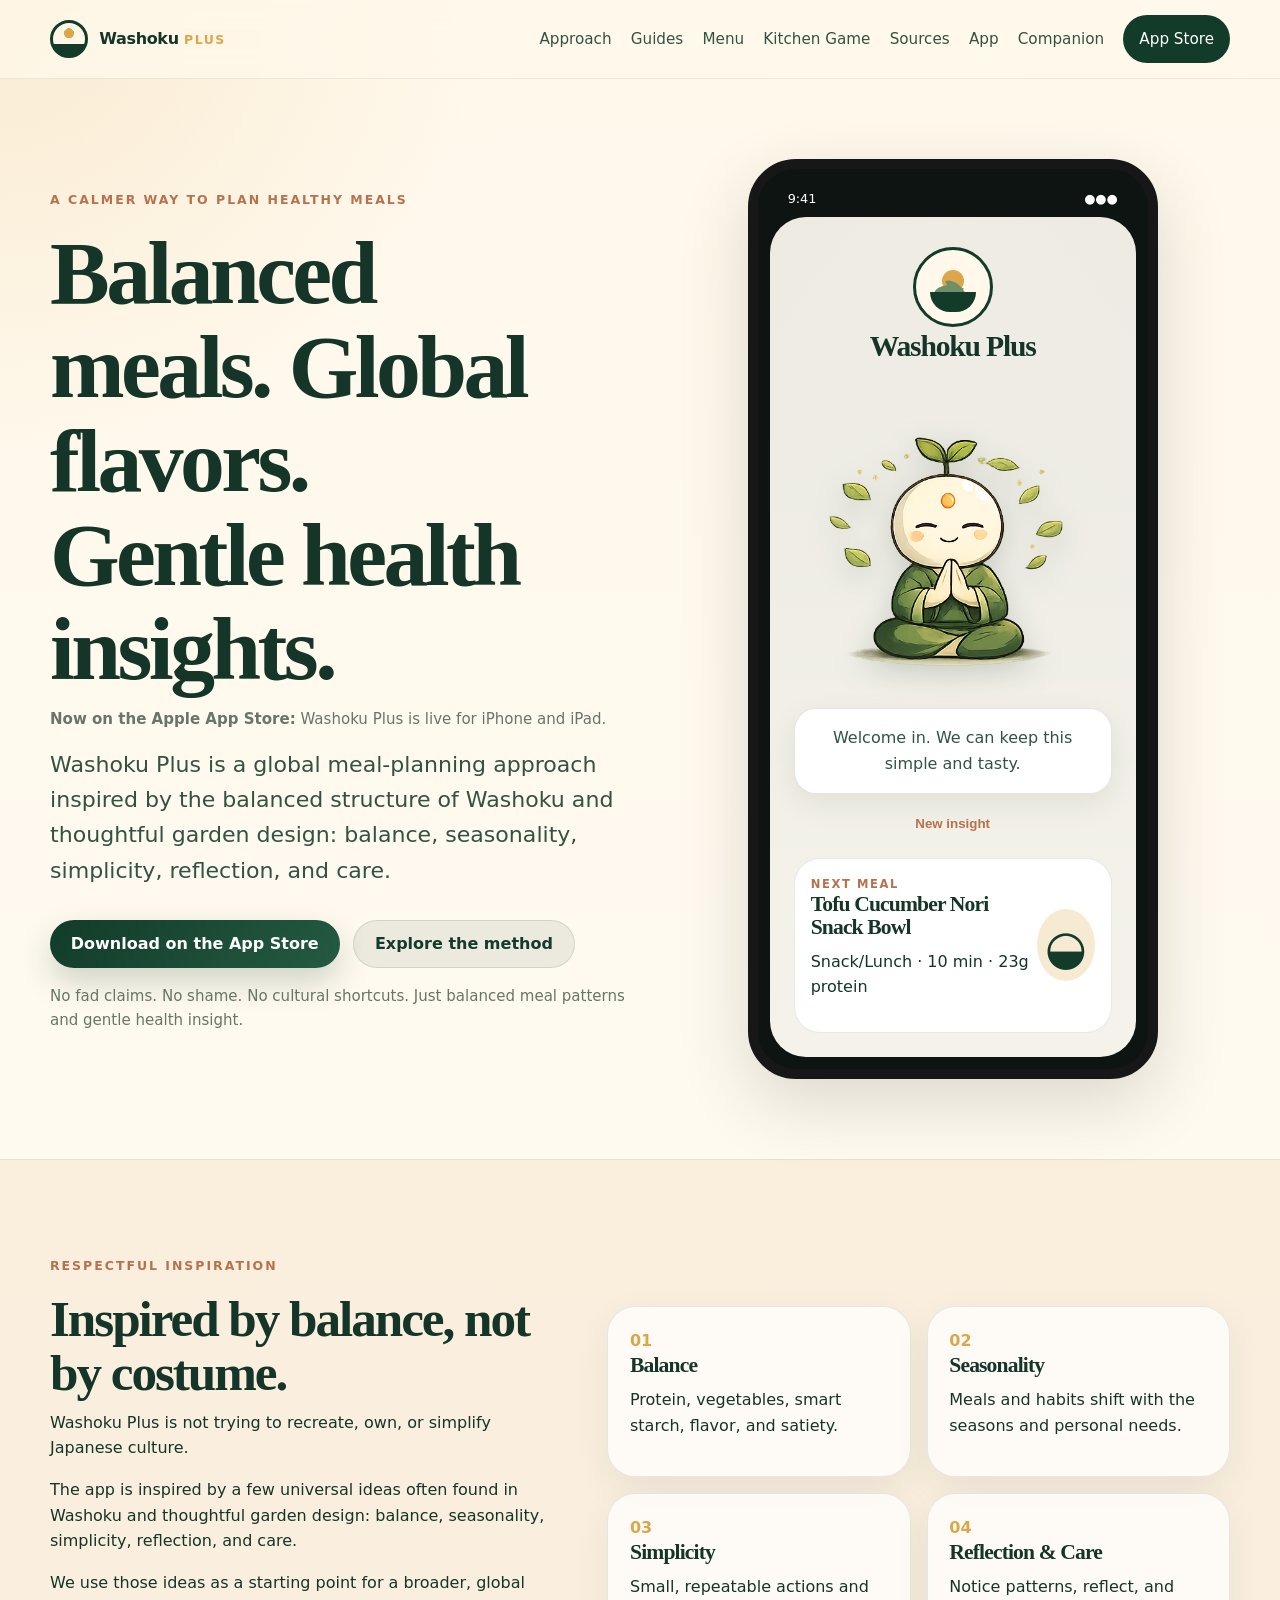
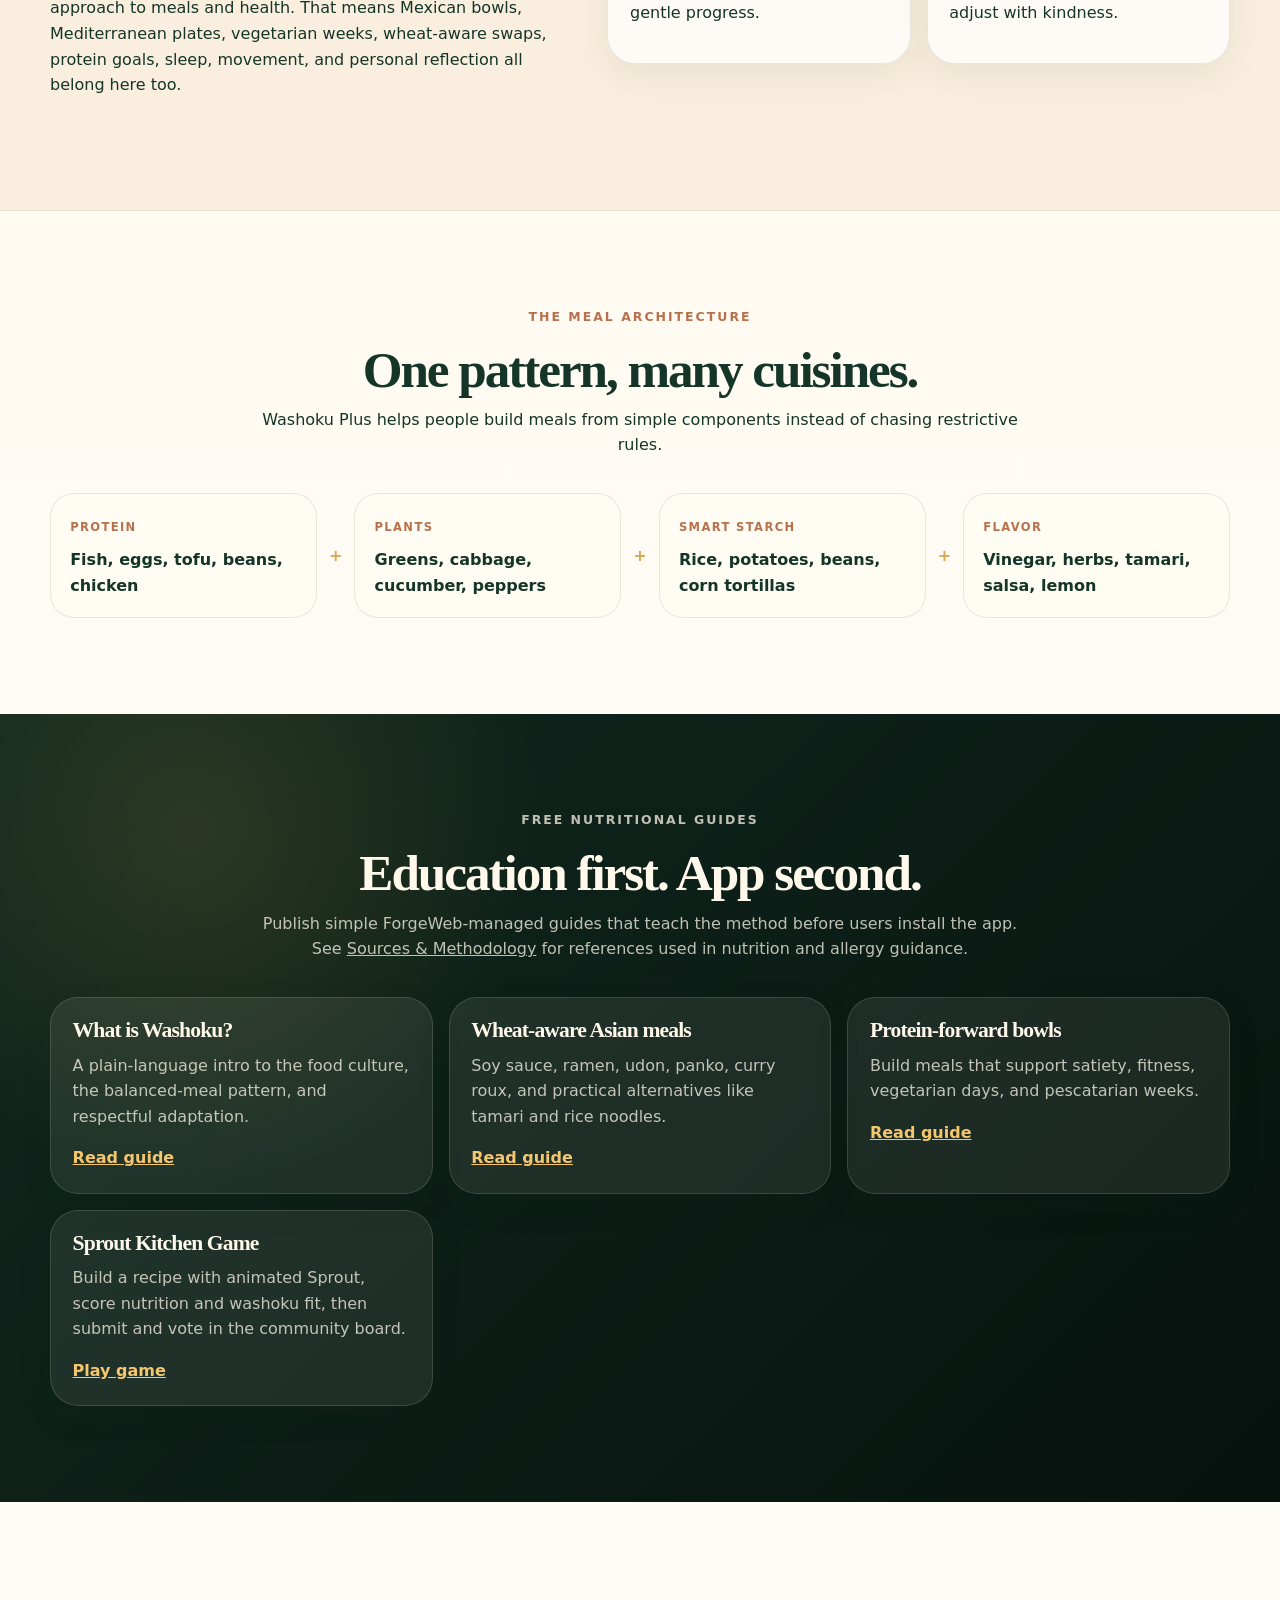
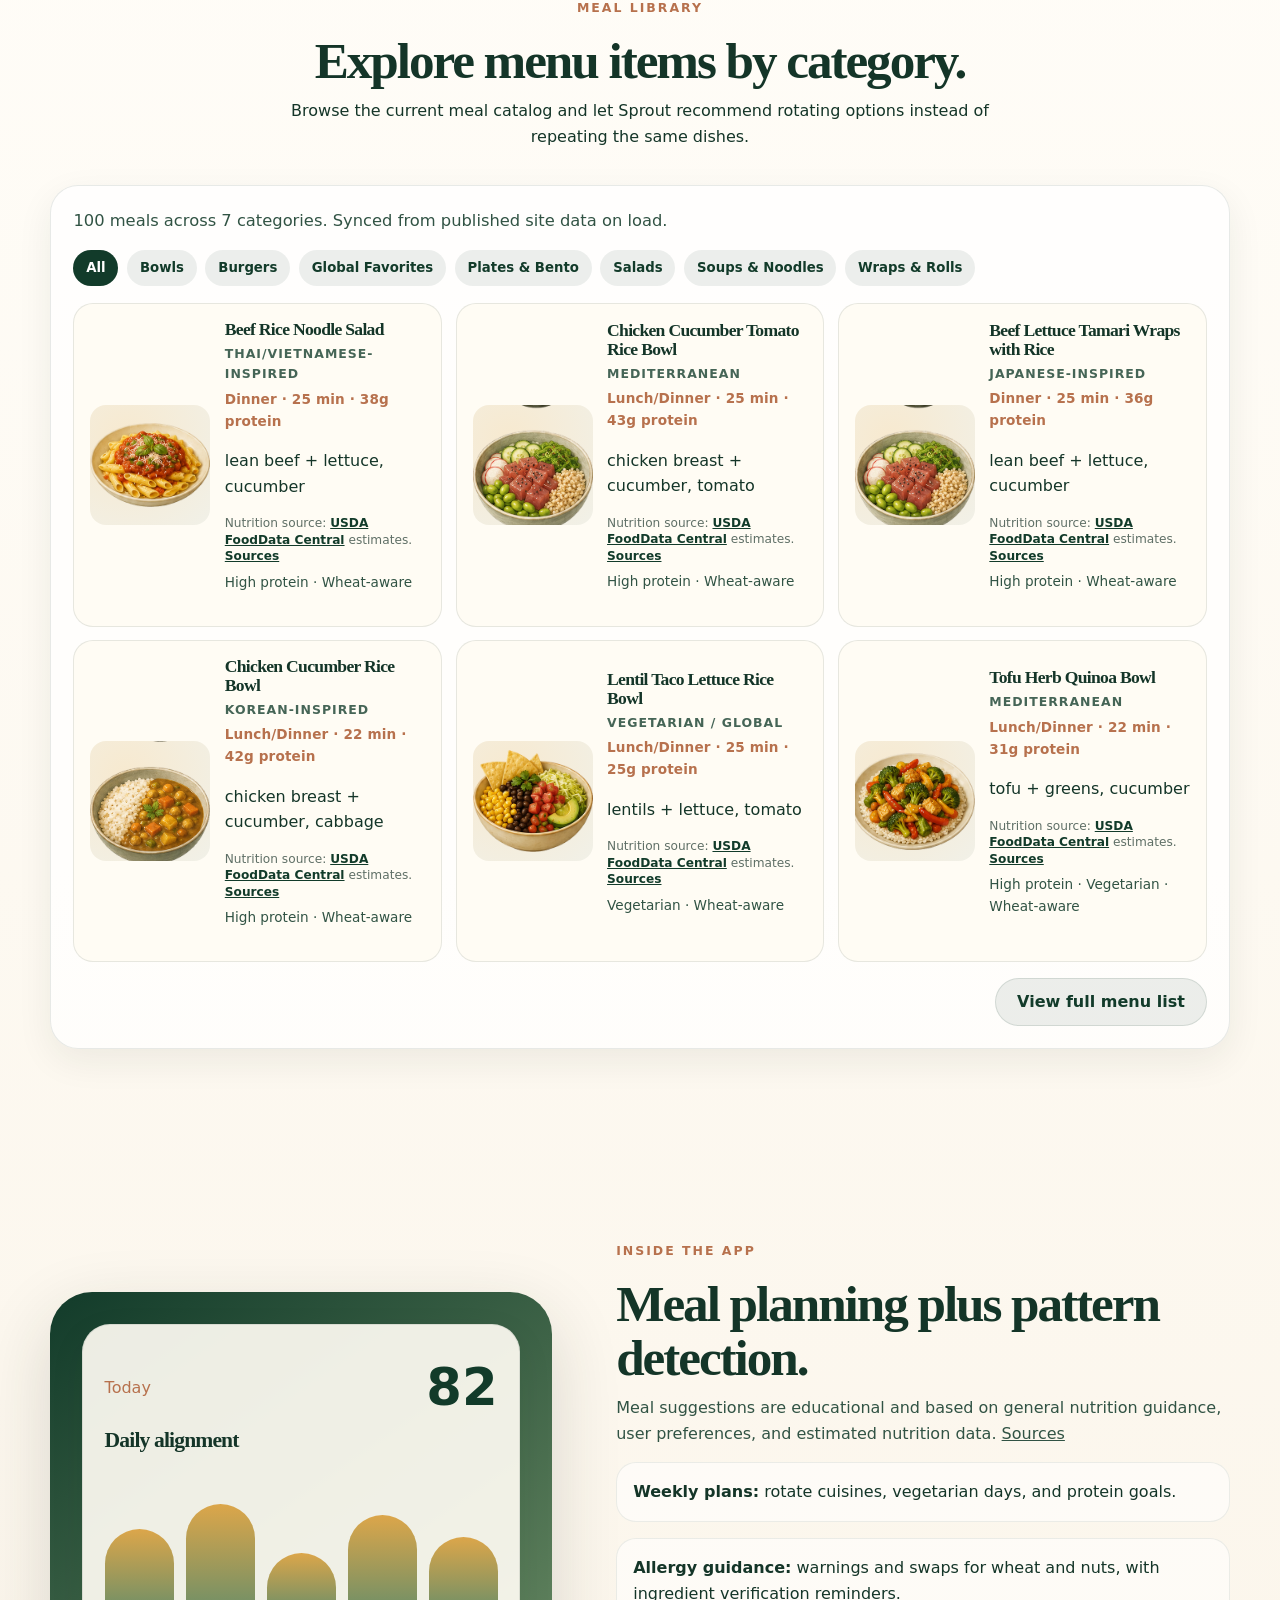
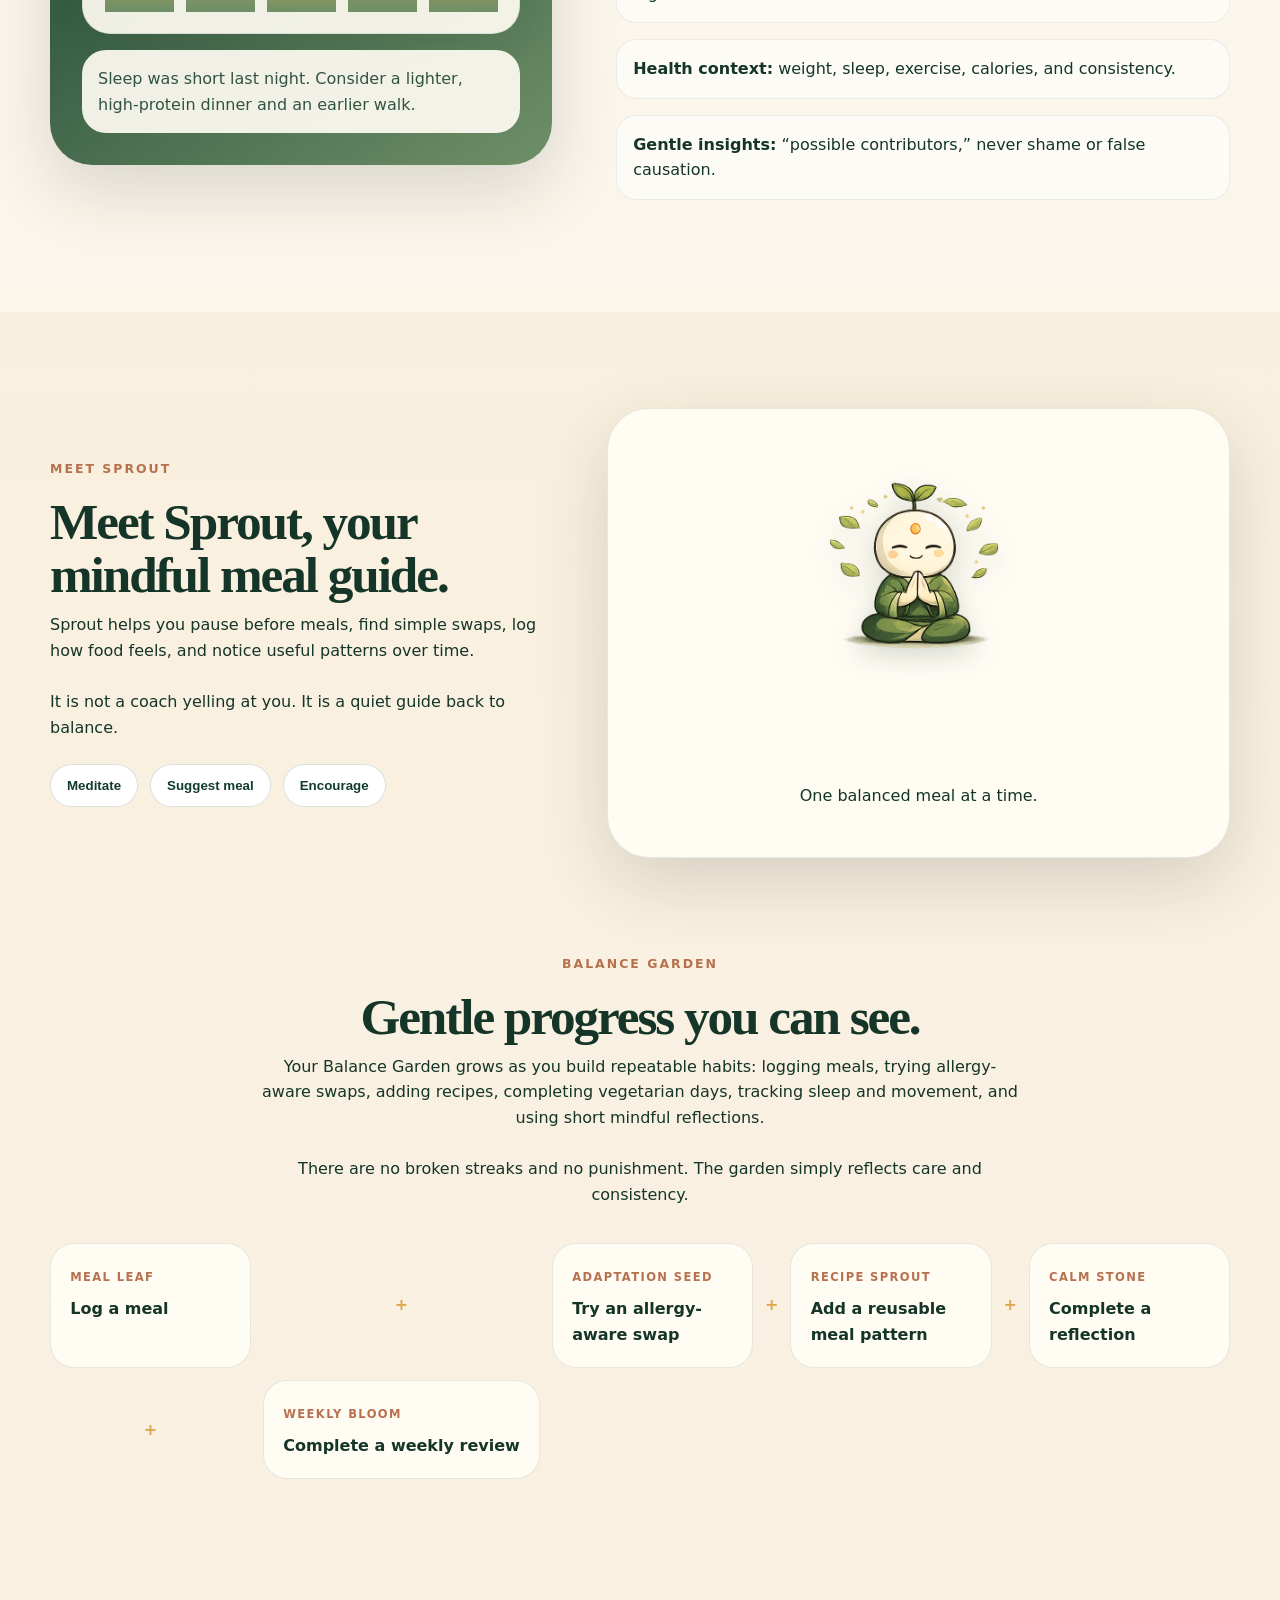
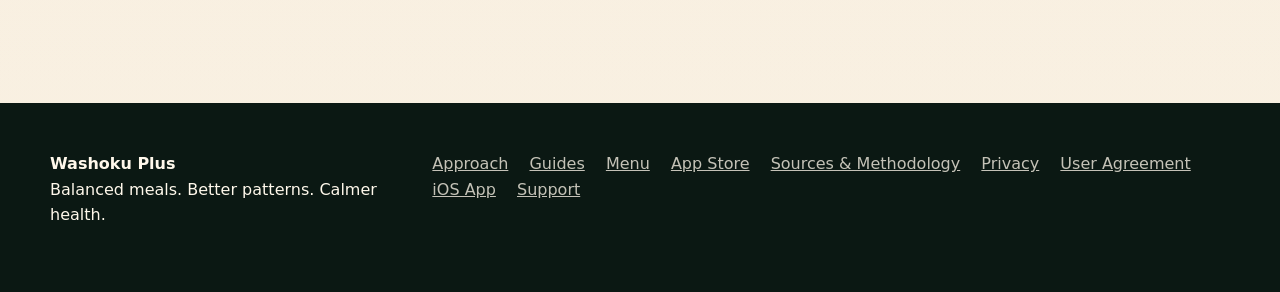
==== commit c17cafd5: "update with release link" ====
--- a/docs/index.html
+++ b/docs/index.html
@@ -3,15 +3,50 @@
 <head>
   <meta charset="utf-8">
   <meta name="viewport" content="width=device-width,initial-scale=1">
-  <title>Washoku Plus — Balanced meals. Better patterns.</title>
-  <meta name="description" content="A calm meal-planning app inspired by Washoku and adapted for global, allergy-aware, protein-forward, holistic health planning.">
+  <title>Washoku Plus App on the Apple App Store | Balanced Meal Planning</title>
+  <meta name="description" content="Washoku Plus is now on the Apple App Store. Build balanced meal plans with allergy-aware guidance, protein-forward ideas, and gentle nutrition insights.">
   <meta name="theme-color" content="#123B2A">
-  <meta property="og:title" content="Washoku Plus">
-  <meta property="og:description" content="Balanced meals, mindful habits, and holistic health insights inspired by Washoku.">
-  <meta property="og:image" content="assets/images/og-washoku-plus.svg">
+  <link rel="canonical" href="https://www.washokuplus.com/">
+  <meta name="apple-itunes-app" content="app-id=6771856203">
+  <meta property="og:type" content="website">
+  <meta property="og:url" content="https://www.washokuplus.com/">
+  <meta property="og:site_name" content="Washoku Plus">
+  <meta property="og:title" content="Washoku Plus App on the Apple App Store">
+  <meta property="og:description" content="Build balanced meal plans with allergy-aware guidance, protein-forward ideas, and gentle nutrition insights.">
+  <meta property="og:image" content="https://www.washokuplus.com/assets/images/og-washoku-plus.svg">
+  <meta name="twitter:card" content="summary_large_image">
+  <meta name="twitter:title" content="Washoku Plus App on the Apple App Store">
+  <meta name="twitter:description" content="Plan balanced meals with global flavors, allergy-aware swaps, and holistic health insights.">
+  <meta name="twitter:image" content="https://www.washokuplus.com/assets/images/og-washoku-plus.svg">
   <link rel="icon" href="assets/images/favicon.svg">
   <link rel="stylesheet" href="assets/css/styles.css">
   <script defer src="assets/js/app.js"></script>
+  <script type="application/ld+json">
+    {
+      "@context": "https://schema.org",
+      "@graph": [
+        {
+          "@type": "WebSite",
+          "name": "Washoku Plus",
+          "url": "https://www.washokuplus.com/",
+          "description": "Balanced meal planning inspired by Washoku with allergy-aware and protein-forward guidance."
+        },
+        {
+          "@type": "SoftwareApplication",
+          "name": "Washoku Plus",
+          "applicationCategory": "HealthApplication",
+          "operatingSystem": "iOS",
+          "url": "https://www.washokuplus.com/ios.html",
+          "downloadUrl": "https://apps.apple.com/il/app/washokuplus/id6771856203",
+          "offers": {
+            "@type": "Offer",
+            "price": "0",
+            "priceCurrency": "USD"
+          }
+        }
+      ]
+    }
+  </script>
 </head>
 <body>
 <header class="site-header">
@@ -39,9 +74,10 @@
     <div class="hero-copy reveal">
       <p class="eyebrow">A calmer way to plan healthy meals</p>
       <h1>Balanced meals. Global flavors. Gentle health insights.</h1>
+      <p class="microcopy"><strong>Now on the Apple App Store:</strong> Washoku Plus is live for iPhone and iPad.</p>
       <p class="lead">Washoku Plus is a global meal-planning approach inspired by the balanced structure of Washoku and thoughtful garden design: balance, seasonality, simplicity, reflection, and care.</p>
       <div class="hero-actions">
-        <a class="button primary" href="ios.html">Open App Store</a>
+        <a class="button primary" href="https://apps.apple.com/il/app/washokuplus/id6771856203" target="_blank" rel="noopener">Download on the App Store</a>
         <a class="button secondary" href="#approach">Explore the method</a>
       </div>
       <p class="microcopy">No fad claims. No shame. No cultural shortcuts. Just balanced meal patterns and gentle health insight.</p>
@@ -210,7 +246,7 @@
       <a href="#approach">Approach</a>
       <a href="#guides">Guides</a>
       <a href="menu.html">Menu</a>
-      <a href="ios.html">App Store</a>
+      <a href="https://apps.apple.com/il/app/washokuplus/id6771856203" target="_blank" rel="noopener">App Store</a>
       <a href="sources-methodology.html">Sources &amp; Methodology</a>
       <a href="privacy.html">Privacy</a>
       <a href="user-agreement.html">User Agreement</a>
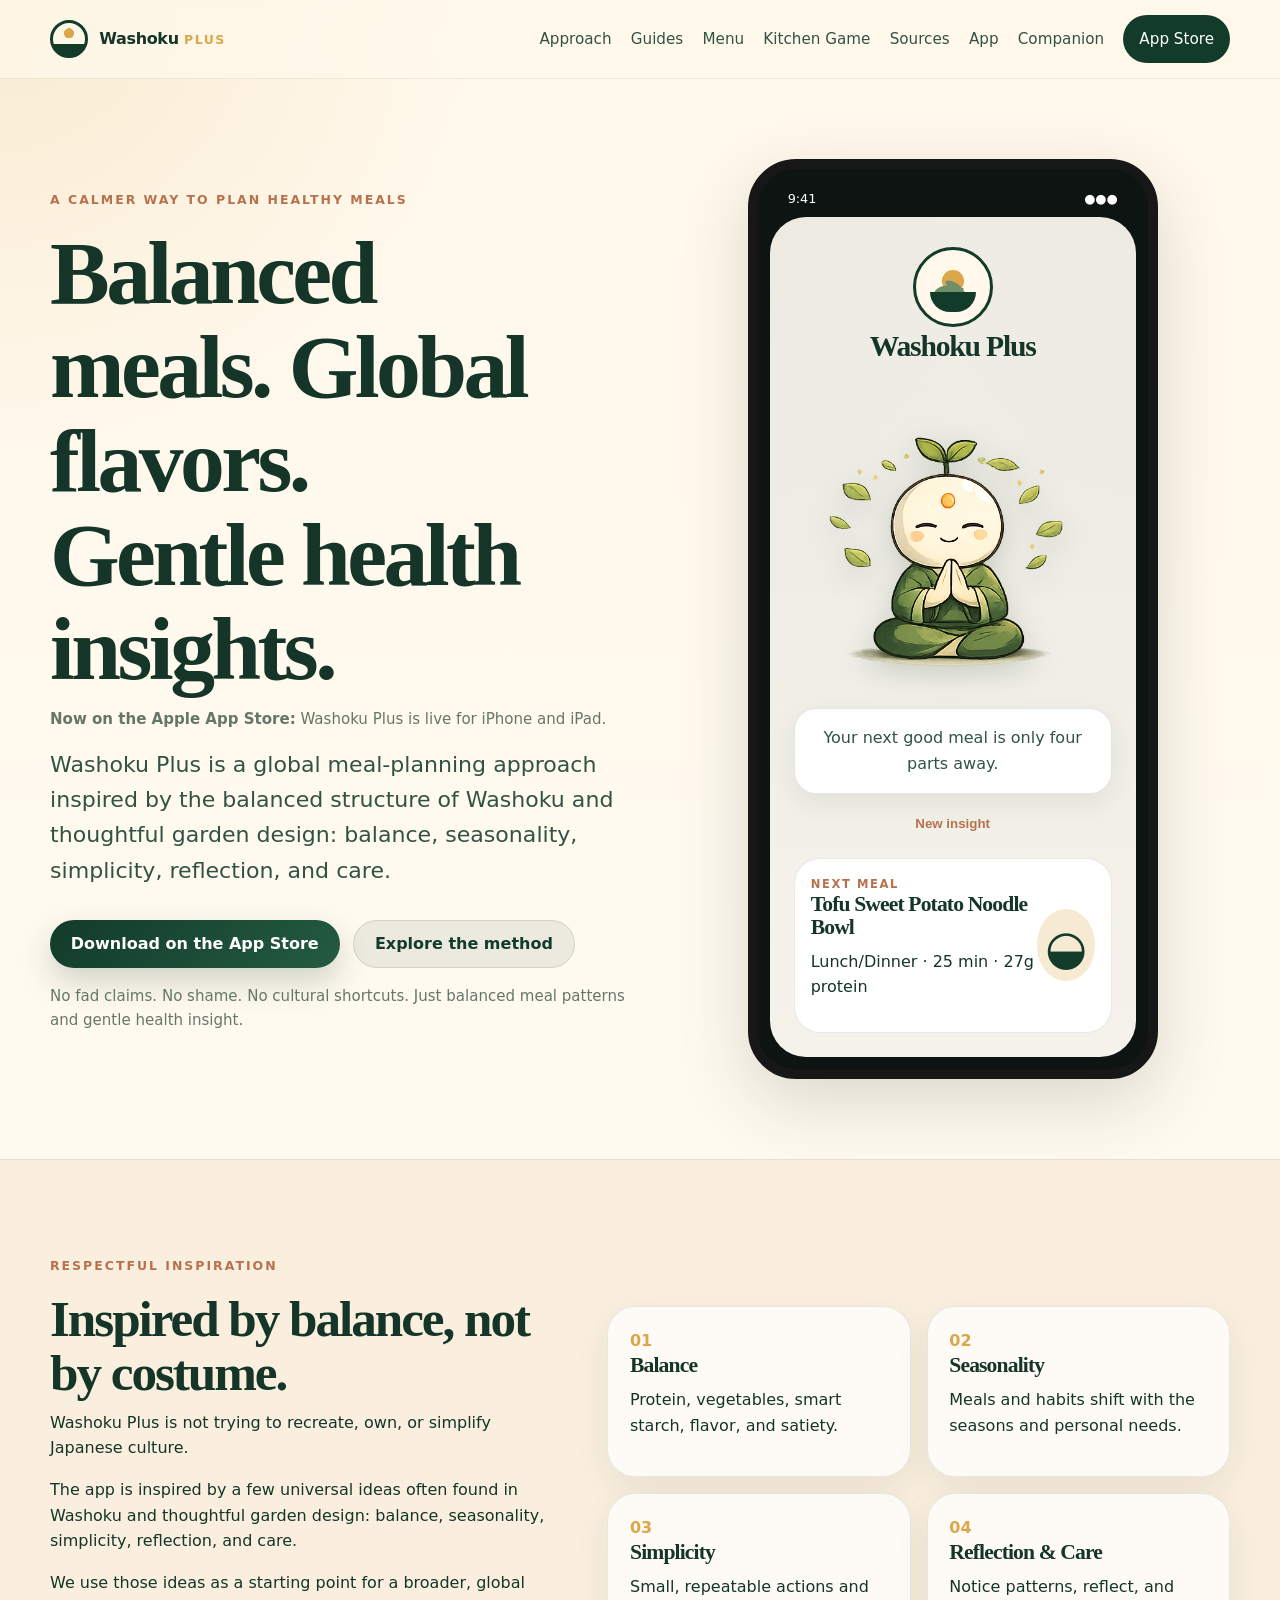
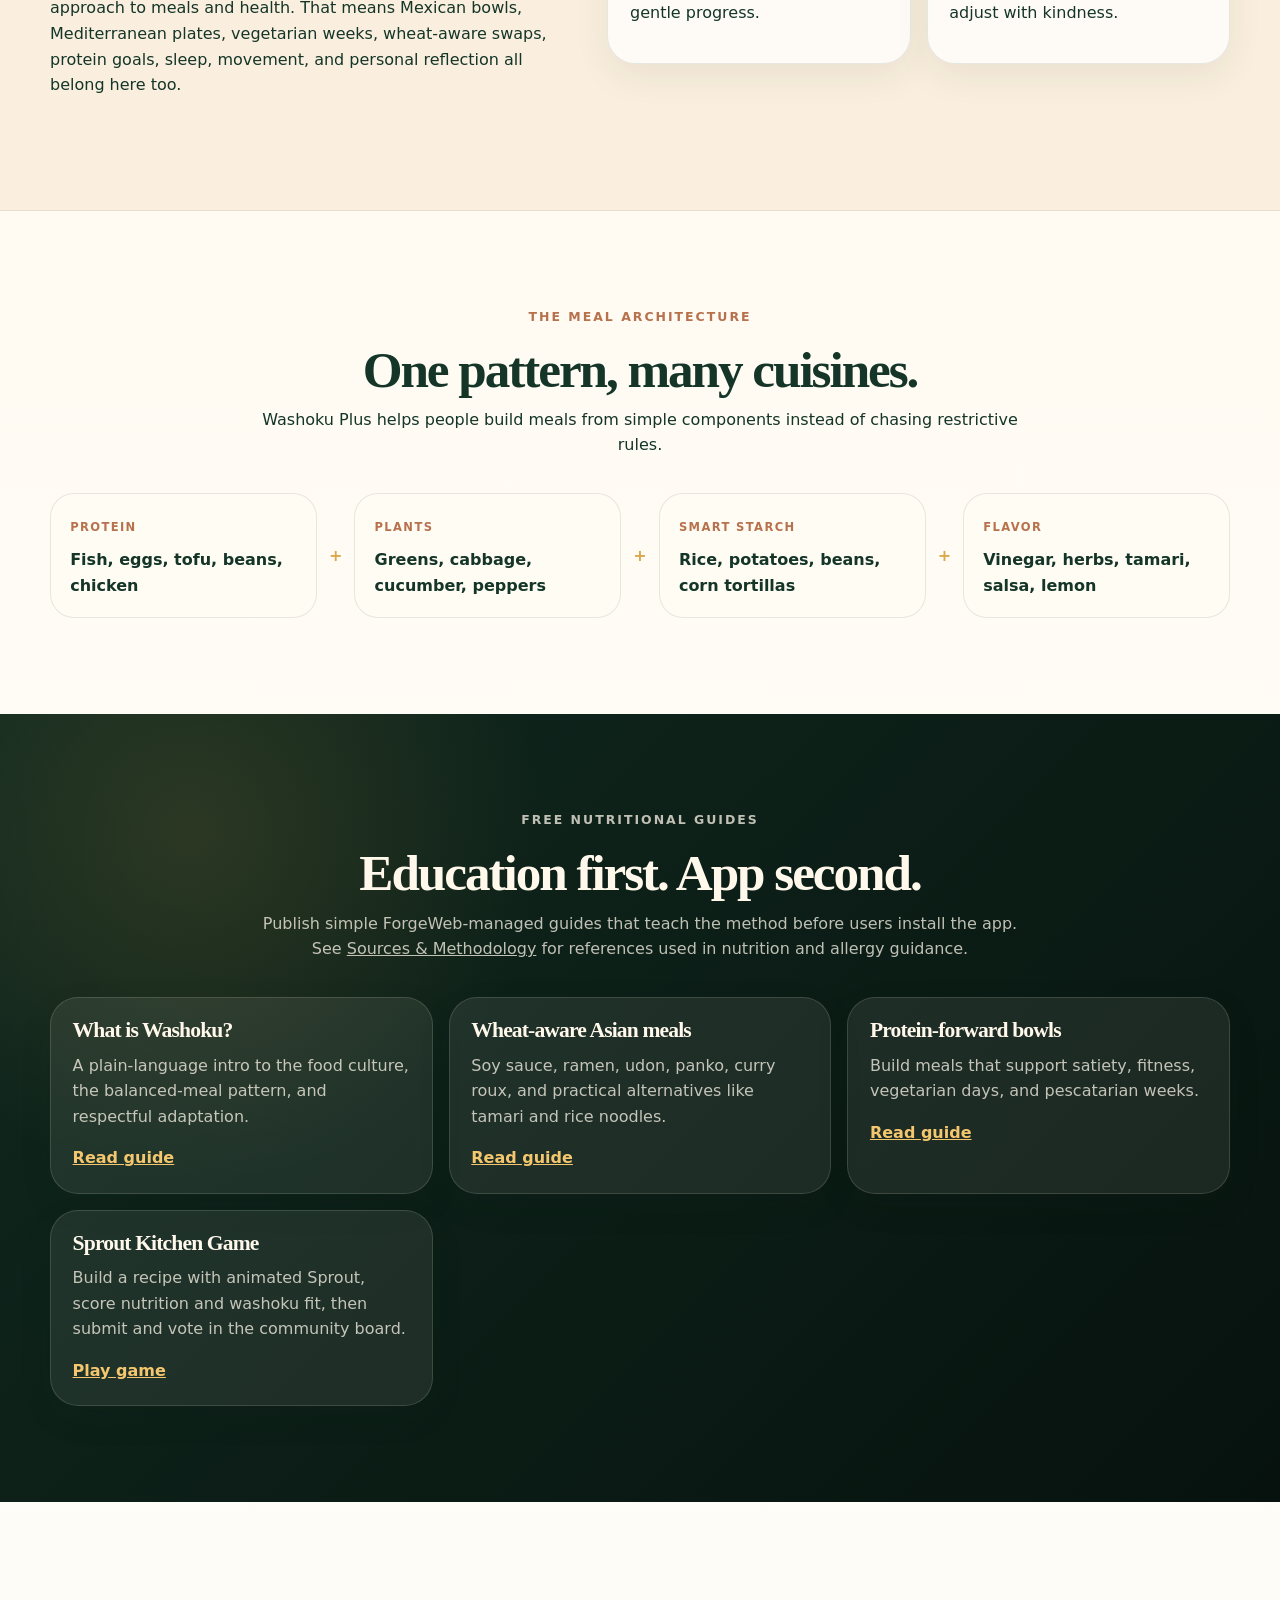
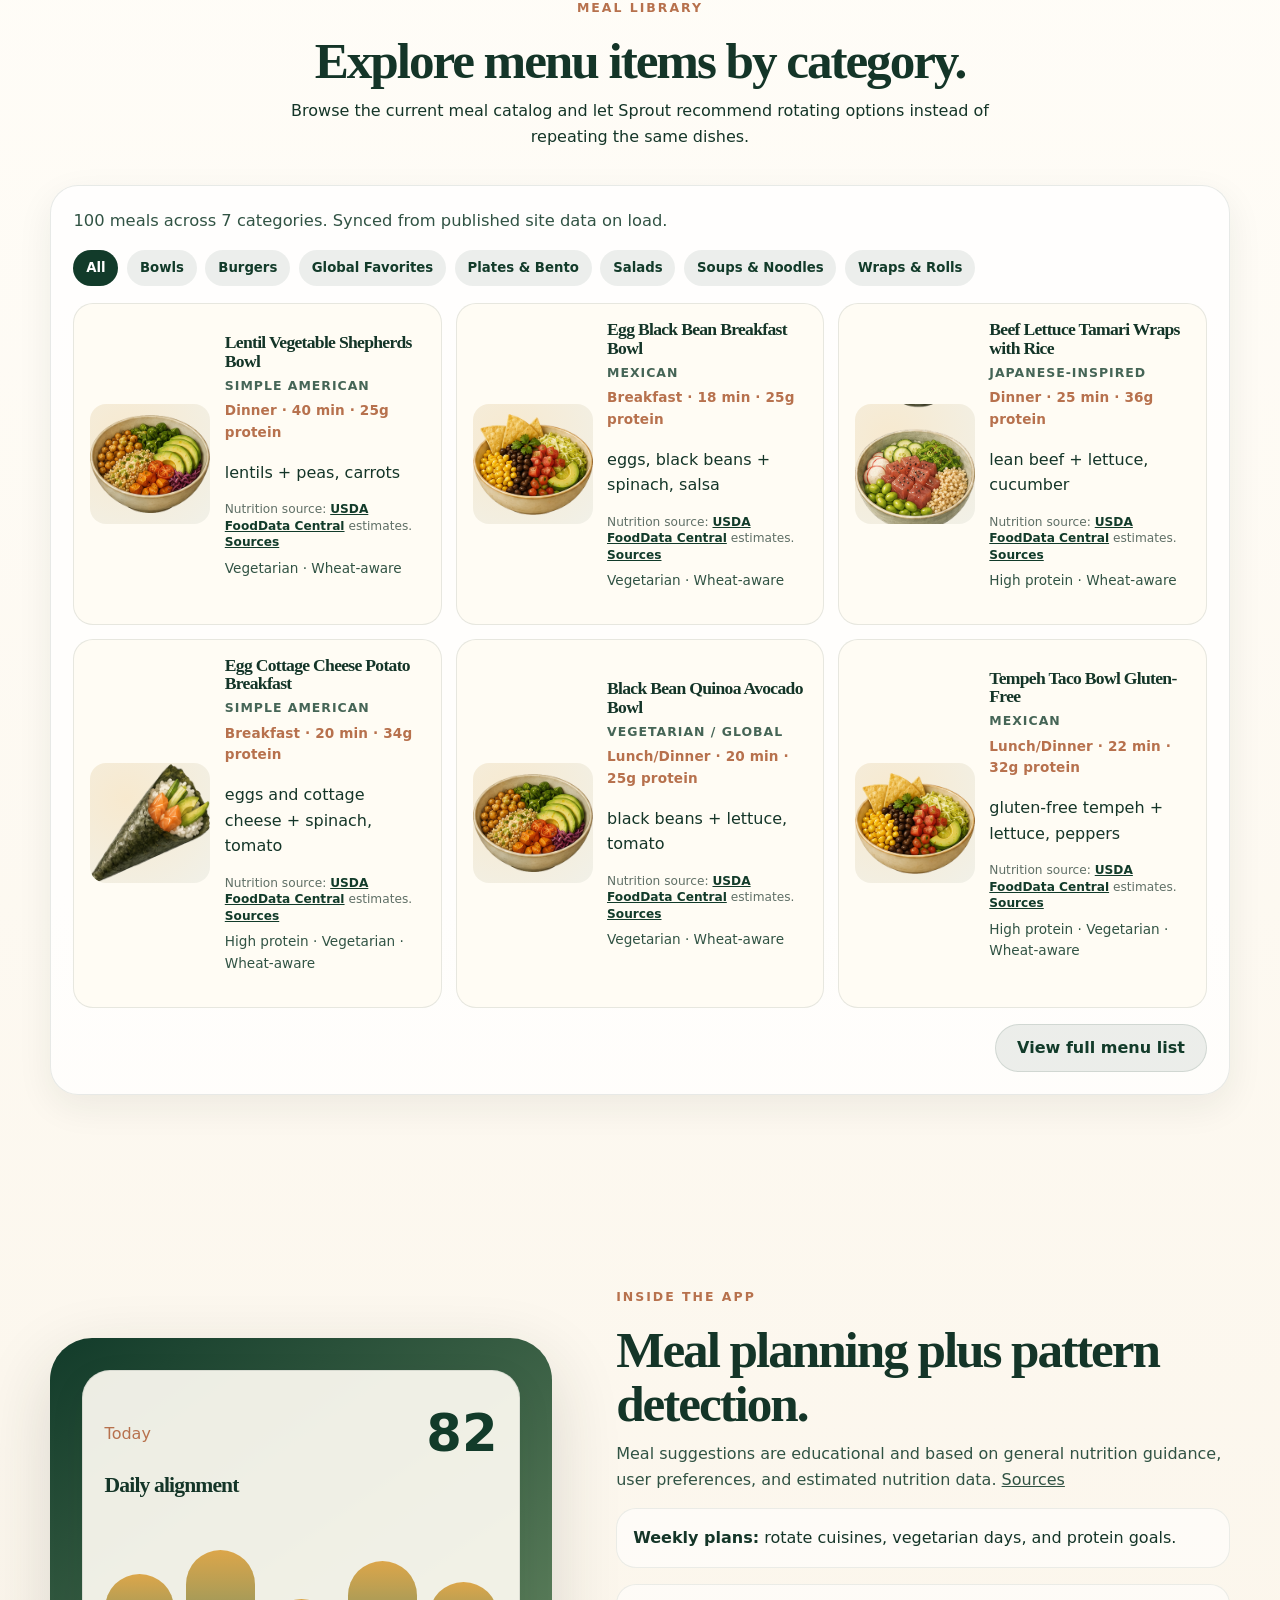
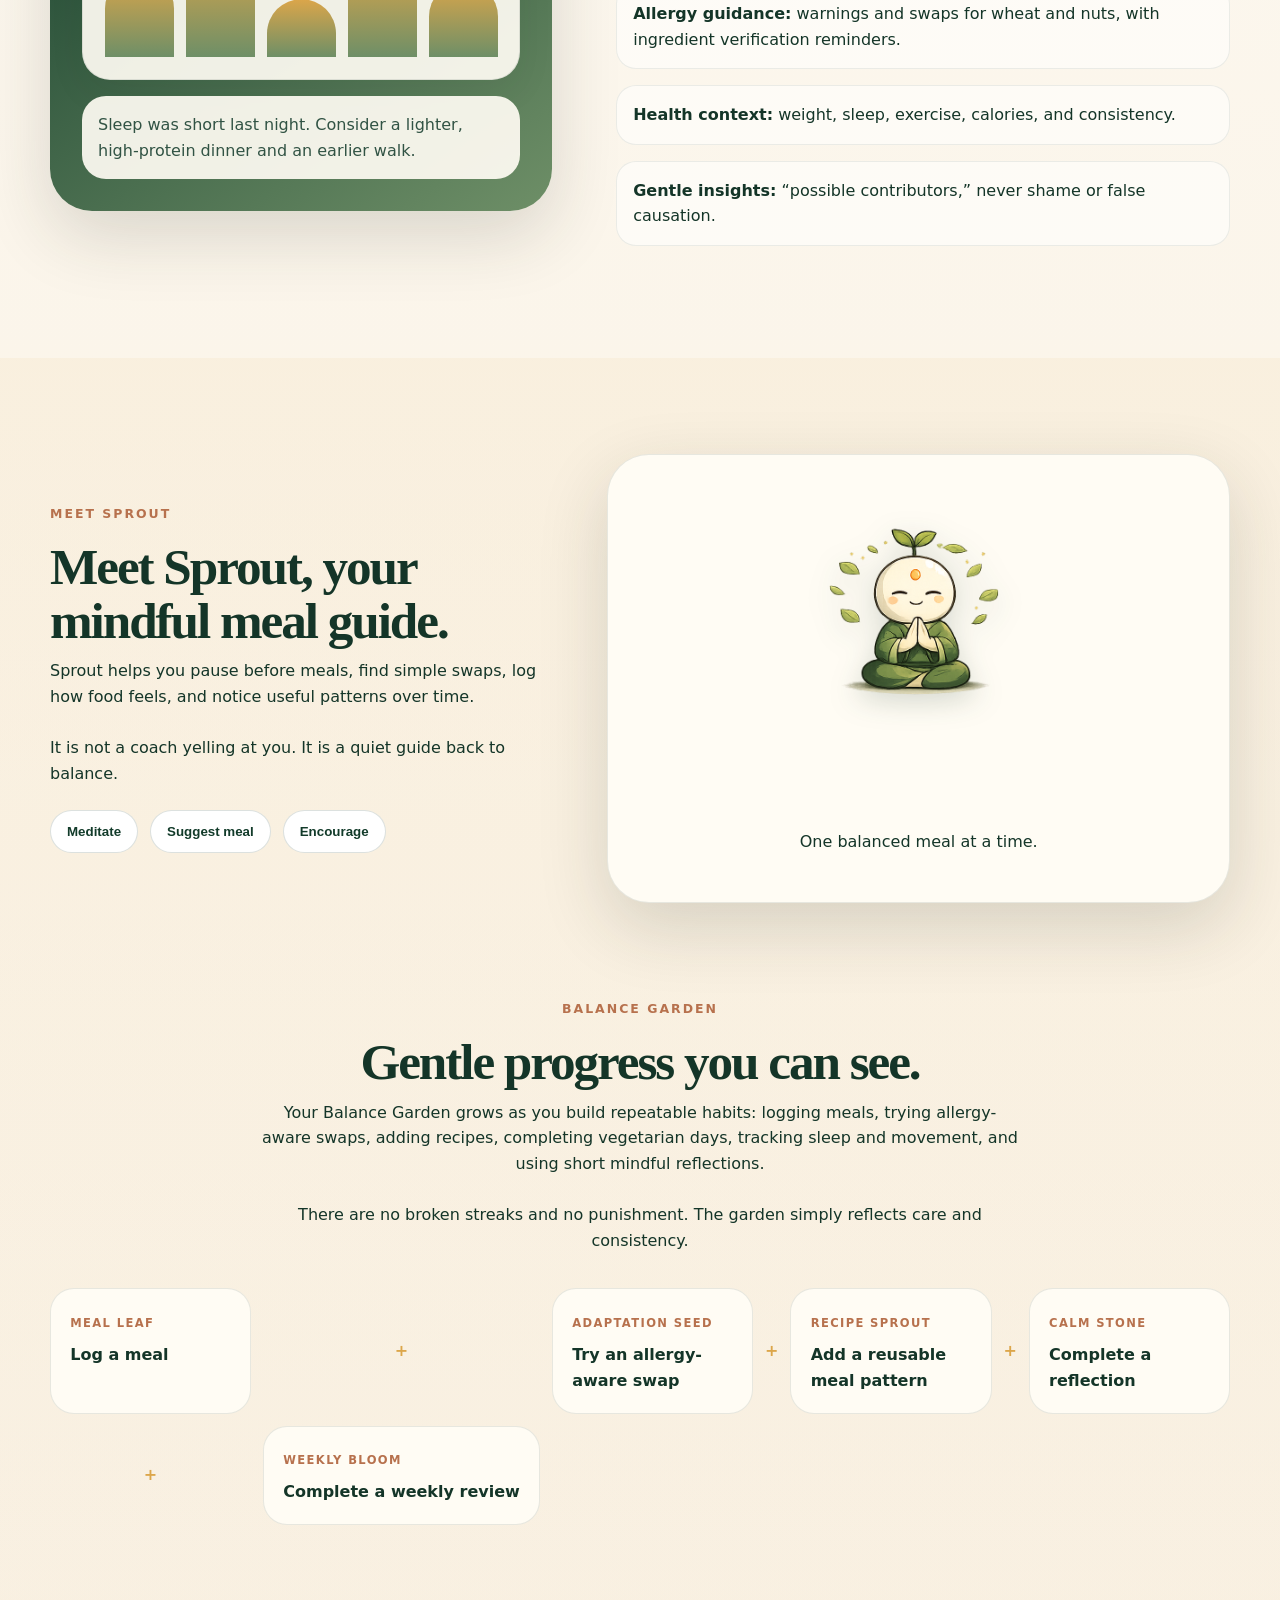
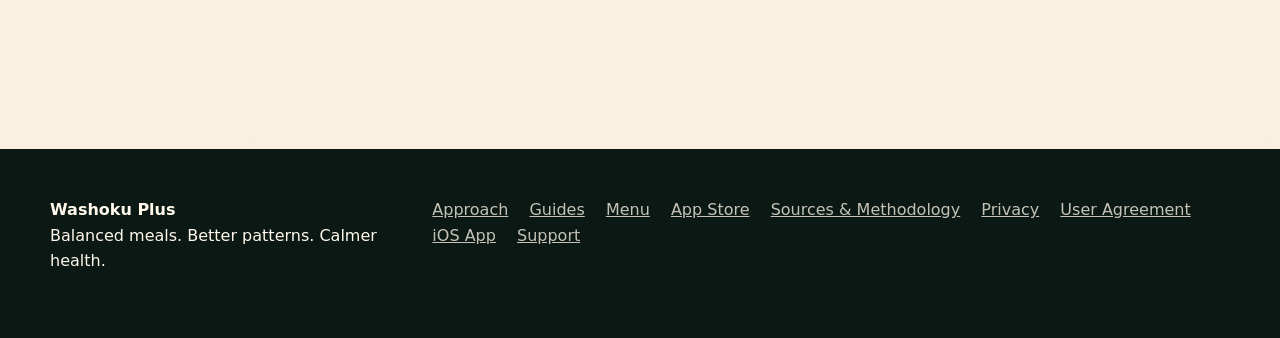
==== commit 6500411a: "update SEO" ====
--- a/docs/index.html
+++ b/docs/index.html
@@ -64,7 +64,7 @@
       <a href="sources-methodology.html">Sources</a>
       <a href="#app">App</a>
       <a href="#companion">Companion</a>
-      <a href="ios.html" class="nav-cta">App Store</a>
+      <a href="https://apps.apple.com/il/app/washokuplus/id6771856203" target="_blank" rel="noopener" class="nav-cta">App Store</a>
     </div>
   </nav>
 </header>
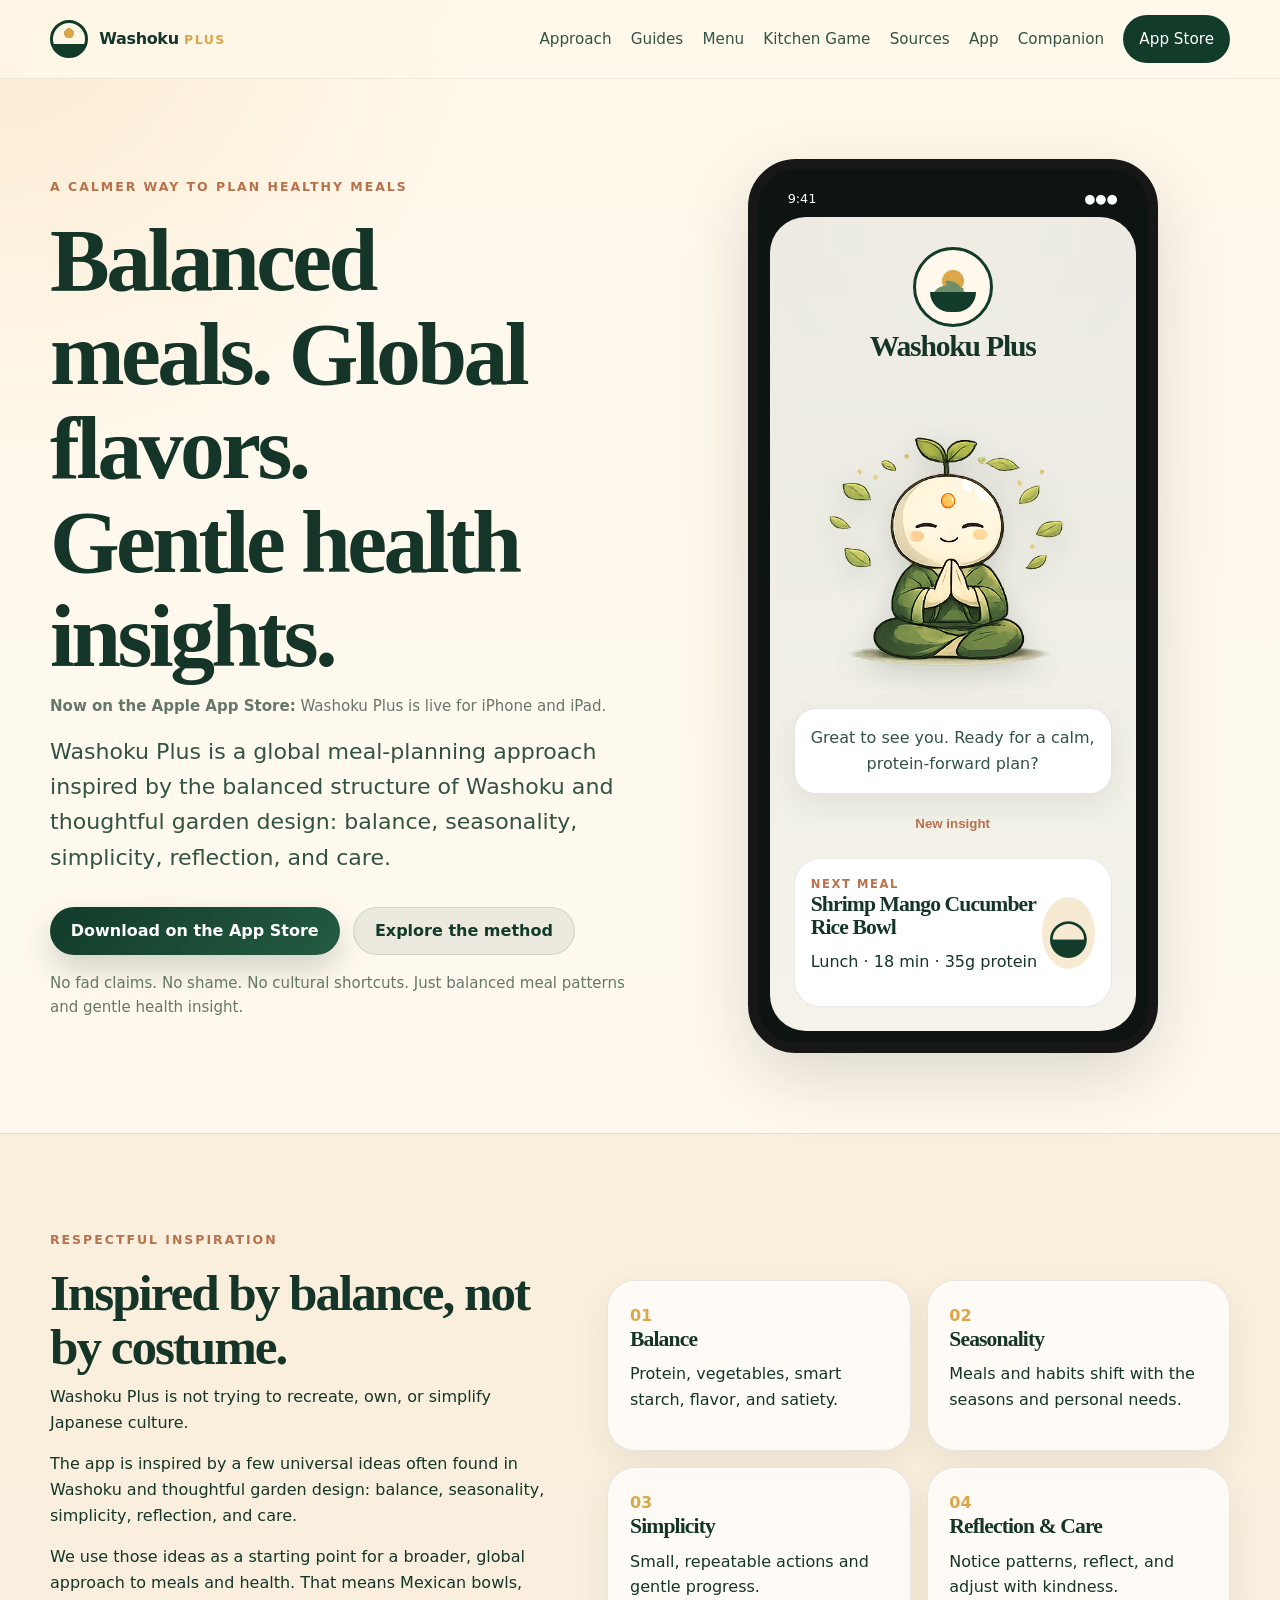
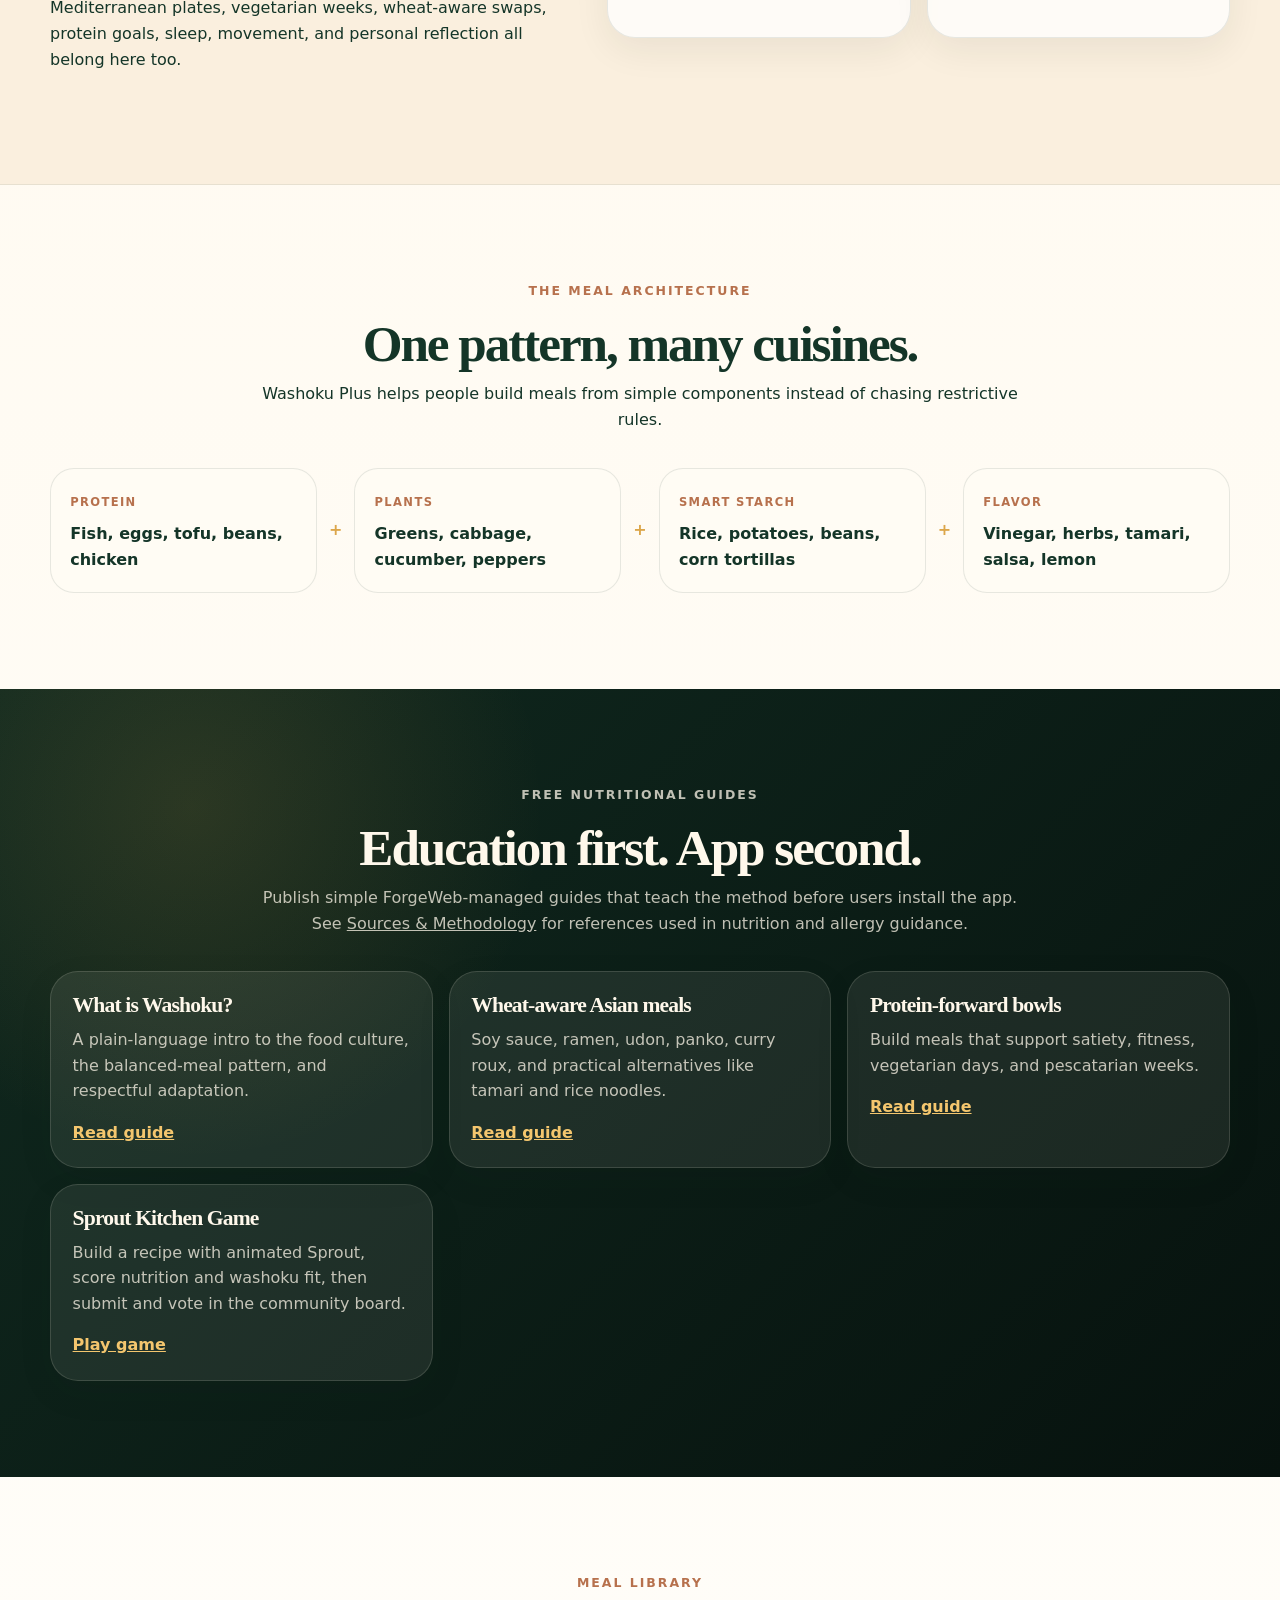
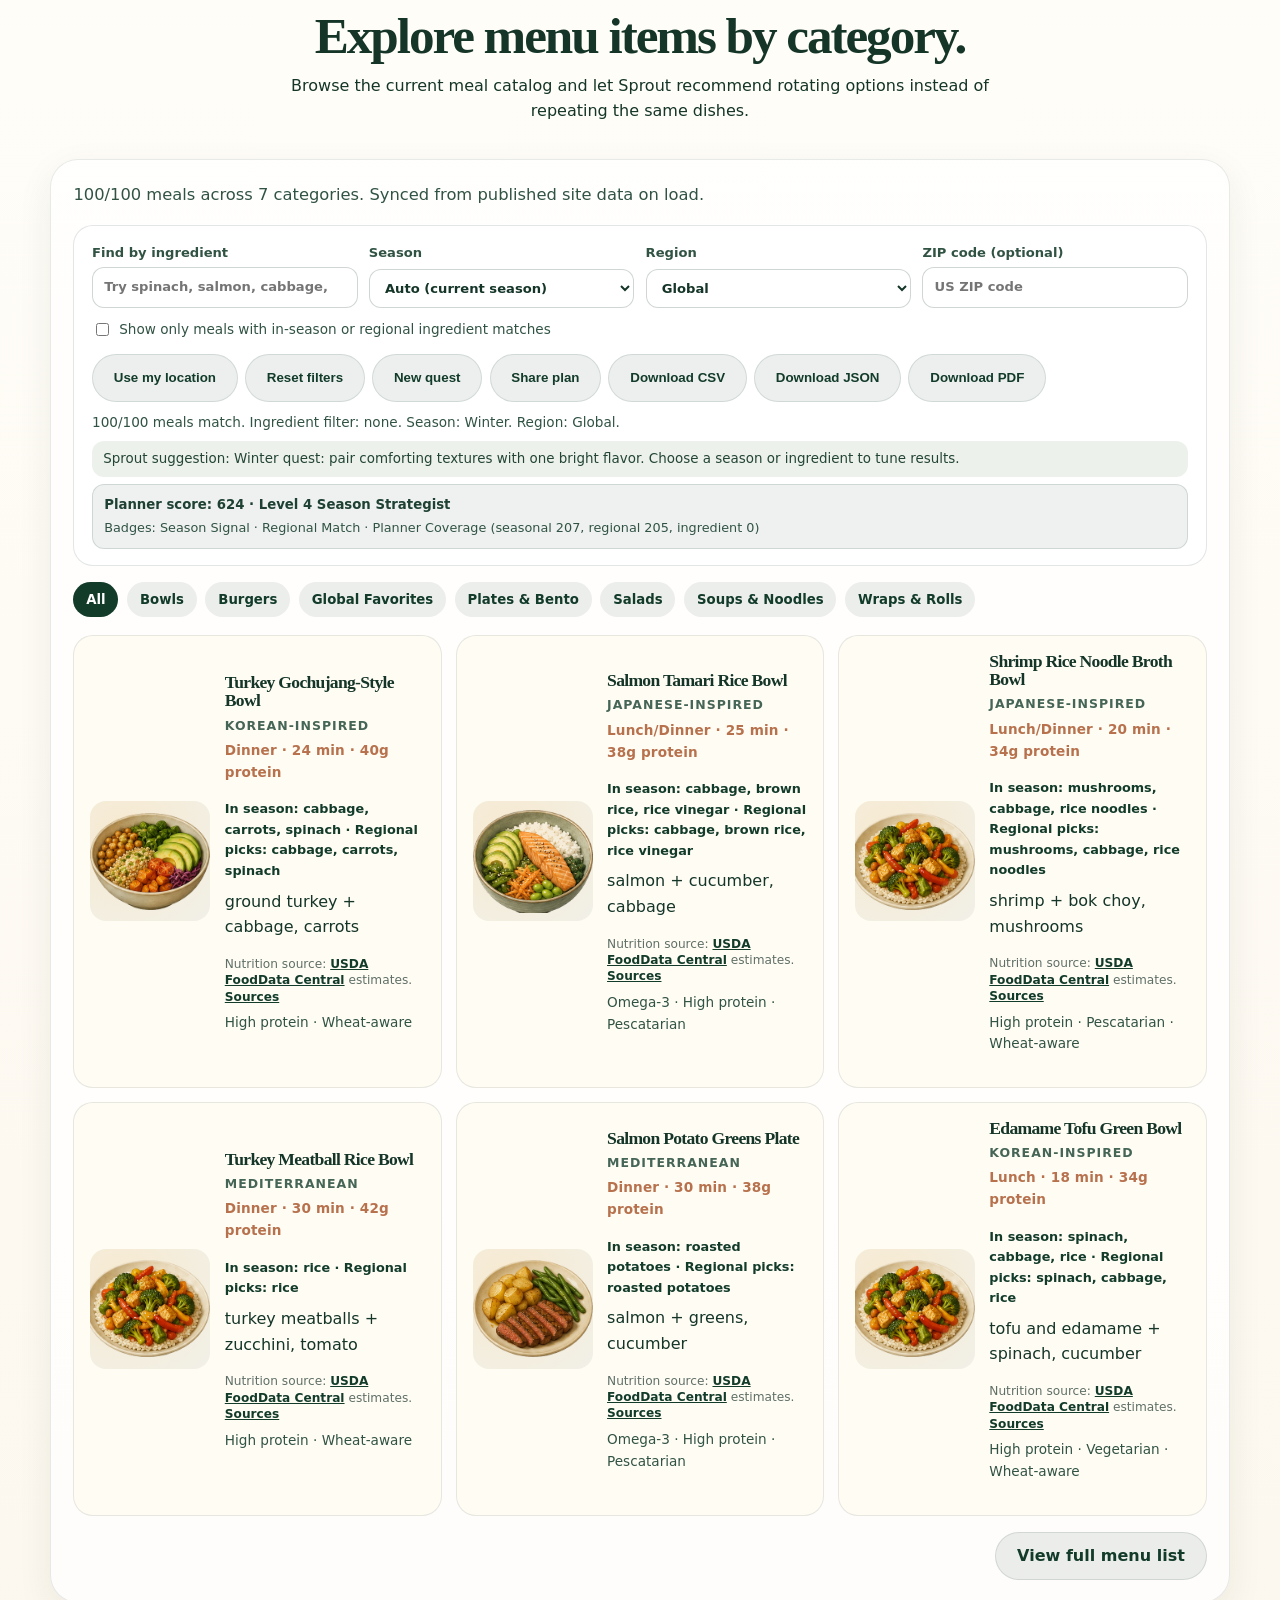
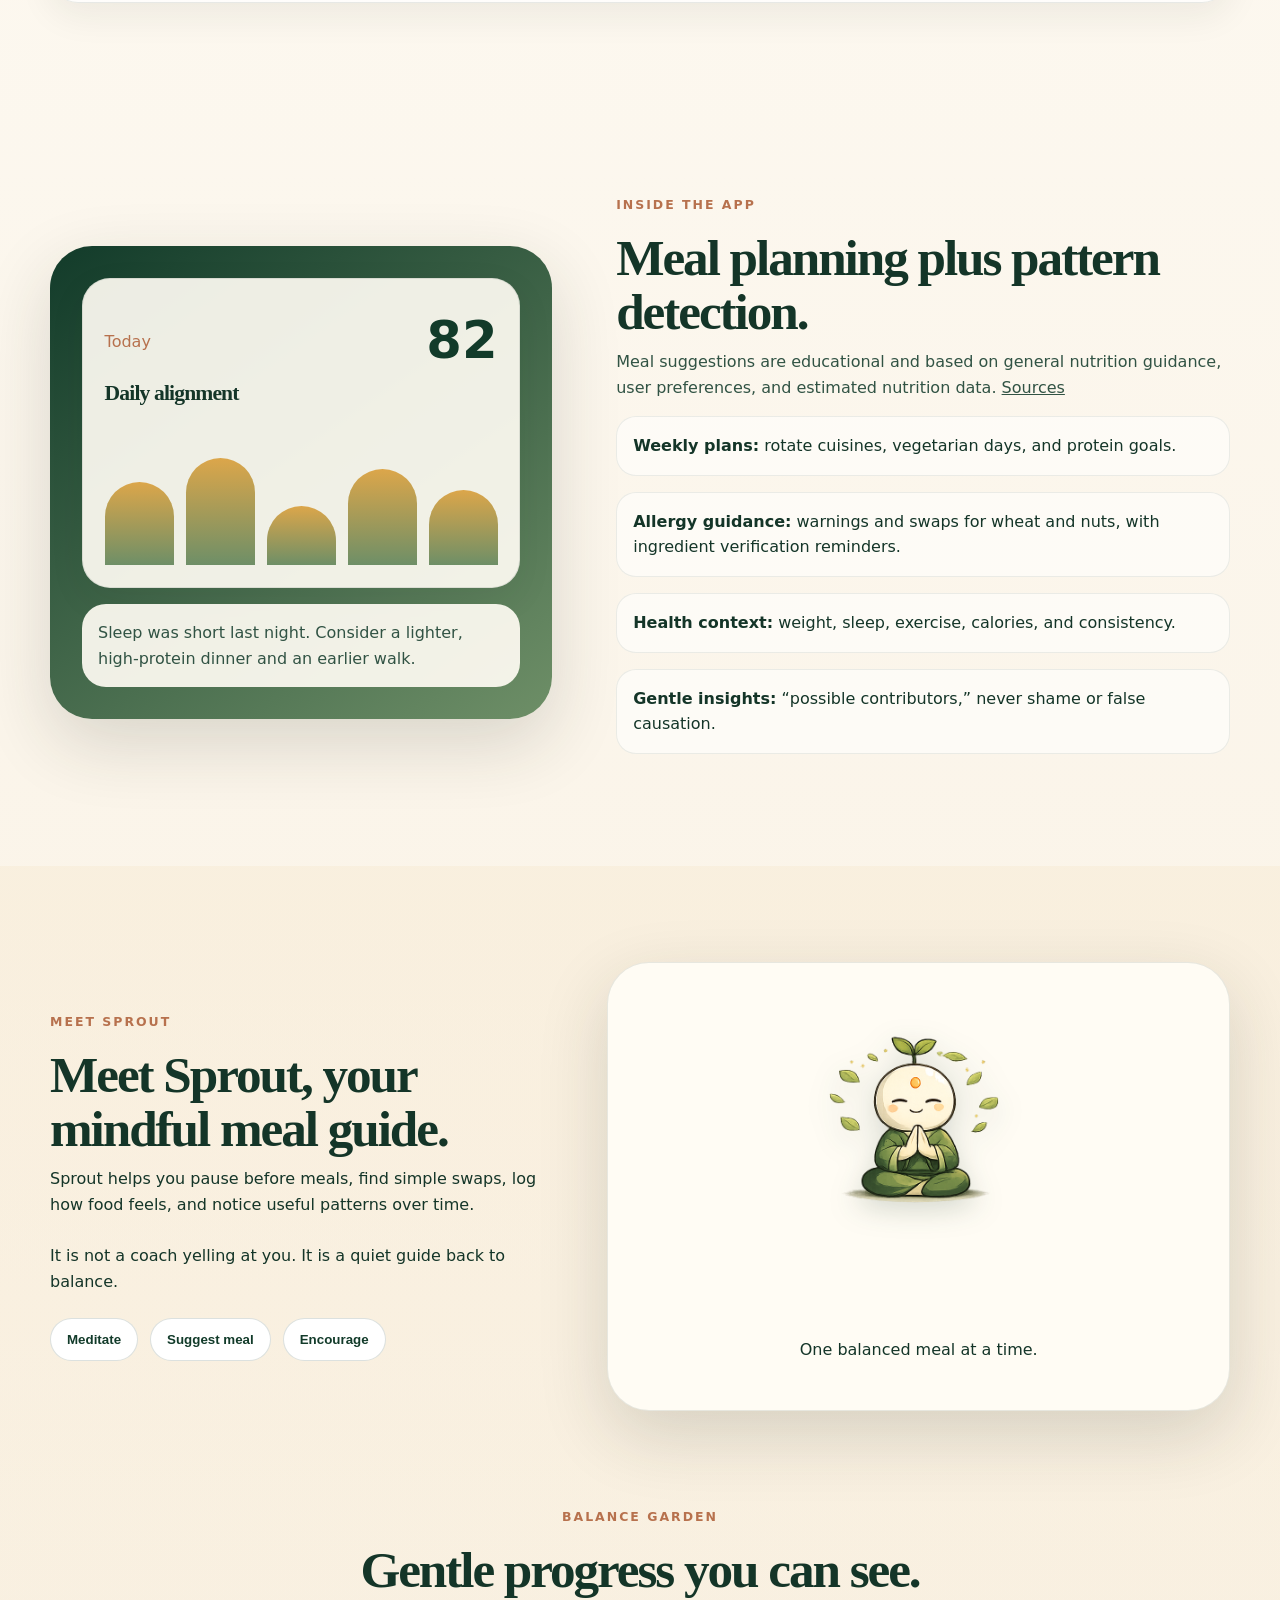
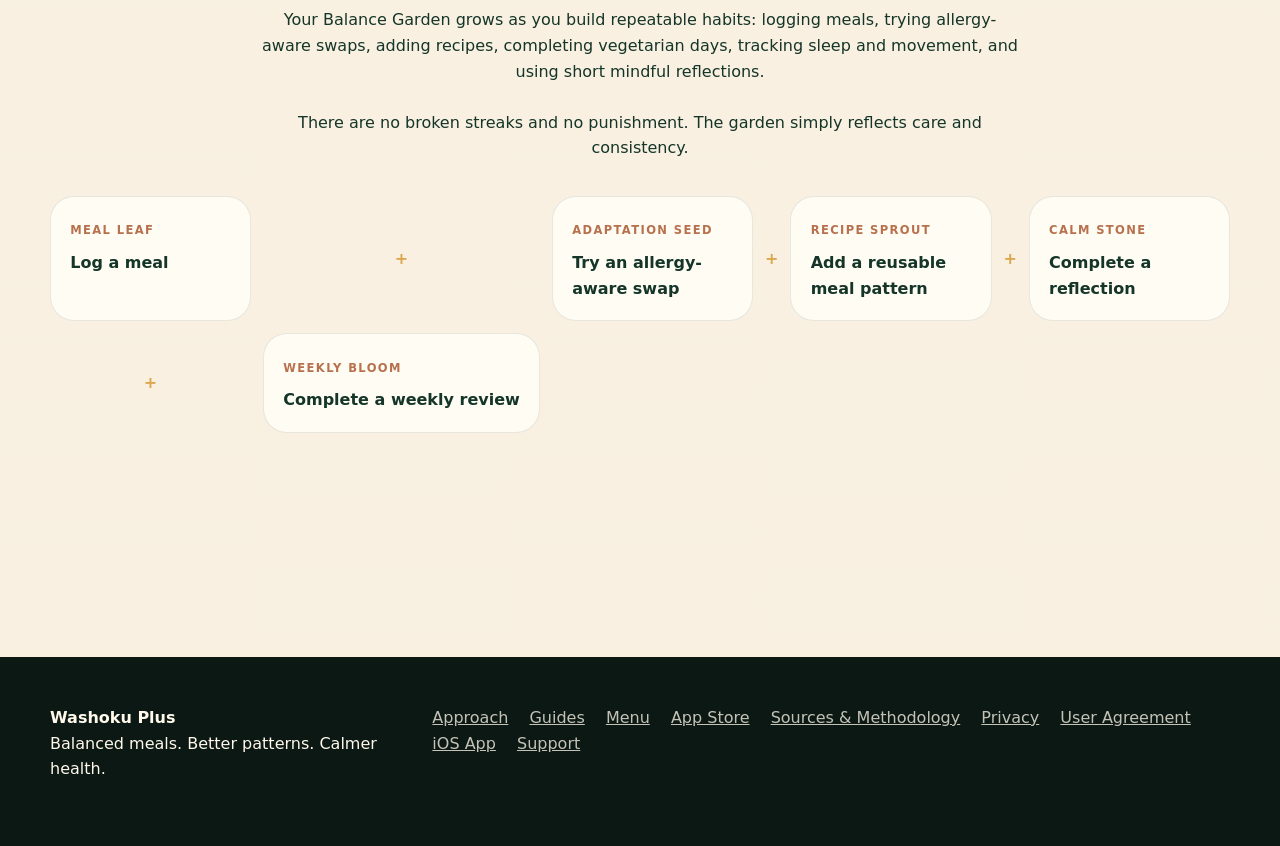
==== commit 5e276e46: "meal planner" ====
--- a/docs/index.html
+++ b/docs/index.html
@@ -170,6 +170,65 @@
     </div>
     <div class="menu-library-panel reveal">
       <div class="menu-summary" id="menuSummary">Loading menu data...</div>
+      <section class="menu-planner-controls" aria-label="Seasonal and regional meal planner filters">
+        <div class="menu-planner-grid">
+          <label class="menu-planner-field" for="menuIngredientSearch">
+            <span>Find by ingredient</span>
+            <input id="menuIngredientSearch" type="search" placeholder="Try spinach, salmon, cabbage, tofu..." autocomplete="off">
+          </label>
+          <label class="menu-planner-field" for="menuSeasonSelect">
+            <span>Season</span>
+            <select id="menuSeasonSelect">
+              <option value="auto">Auto (current season)</option>
+              <option value="spring">Spring</option>
+              <option value="summer">Summer</option>
+              <option value="fall">Fall</option>
+              <option value="winter">Winter</option>
+            </select>
+          </label>
+          <label class="menu-planner-field" for="menuRegionSelect">
+            <span>Region</span>
+            <select id="menuRegionSelect">
+              <option value="global">Global</option>
+              <option value="north-america">North America</option>
+              <option value="us-northeast">US Northeast</option>
+              <option value="us-midwest">US Midwest</option>
+              <option value="us-south">US South</option>
+              <option value="us-west">US West</option>
+              <option value="east-asia">East Asia</option>
+              <option value="mediterranean">Mediterranean</option>
+              <option value="latin-america">Latin America</option>
+              <option value="europe">Europe</option>
+              <option value="oceania">Oceania</option>
+            </select>
+          </label>
+          <label class="menu-planner-field" for="menuZipInput">
+            <span>ZIP code (optional)</span>
+            <input id="menuZipInput" type="text" inputmode="numeric" pattern="[0-9]*" maxlength="10" placeholder="US ZIP code">
+          </label>
+        </div>
+        <div class="menu-planner-actions">
+          <label class="menu-planner-checkbox" for="menuSeasonalOnly">
+            <input id="menuSeasonalOnly" type="checkbox">
+            <span>Show only meals with in-season or regional ingredient matches</span>
+          </label>
+          <div class="menu-planner-buttons">
+            <button id="menuAutoRegionBtn" class="button secondary" type="button">Use my location</button>
+            <button id="menuPlannerResetBtn" class="button secondary" type="button">Reset filters</button>
+            <button id="menuPlannerQuestBtn" class="button secondary" type="button">New quest</button>
+            <button id="menuPlannerShareBtn" class="button secondary" type="button">Share plan</button>
+            <button id="menuPlannerCsvBtn" class="button secondary" type="button">Download CSV</button>
+            <button id="menuPlannerJsonBtn" class="button secondary" type="button">Download JSON</button>
+            <button id="menuPlannerPdfBtn" class="button secondary" type="button">Download PDF</button>
+          </div>
+        </div>
+        <p class="menu-planner-status" id="menuPlannerStatus">Planner defaults to current season and global ingredients.</p>
+        <p class="menu-planner-coach" id="menuPlannerCoach" aria-live="polite">Sprout quest prompt: choose one in-season ingredient and build a quick bowl around it.</p>
+        <div class="menu-planner-game" aria-live="polite">
+          <p class="menu-planner-game-score" id="menuPlannerGameScore">Planner score: 0 · Level 1 Pathfinder</p>
+          <p class="menu-planner-game-badges" id="menuPlannerGameBadges">Badges: Start a quest to unlock seasonal and regional badges.</p>
+        </div>
+      </section>
       <div class="menu-categories" id="menuCategoryChips"></div>
       <div class="menu-preview-grid" id="menuPreviewGrid"></div>
       <div class="menu-library-actions">
--- a/docs/assets/css/styles.css
+++ b/docs/assets/css/styles.css
@@ -12,3 +12,19 @@
 .menu-cuisine{margin:0 0 .28rem;font-size:.78rem;font-weight:800;letter-spacing:.08em;text-transform:uppercase;color:var(--moss);opacity:.78}
 @media(max-width:640px){.menu-card{grid-template-columns:1fr}.menu-card-media{width:100%;height:184px}}
 .menu-visual-board{display:grid;grid-template-columns:minmax(0,1.5fr) minmax(320px,.9fr);gap:1rem;margin-bottom:1.5rem}.menu-category-showcase,.menu-dish-strip-panel{background:rgba(255,255,255,.86);border:1px solid rgba(20,53,40,.1);border-radius:24px;padding:1rem;box-shadow:0 12px 30px rgba(35,45,32,.06)}.menu-section-kicker{margin-bottom:.7rem;color:var(--clay);font-size:.75rem;font-weight:800;letter-spacing:.14em;text-transform:uppercase}.menu-category-showcase-grid{display:grid;grid-template-columns:repeat(2,minmax(0,1fr));gap:.85rem}.menu-category-showcase-card{background:var(--paper);border:1px solid rgba(20,53,40,.08);border-radius:20px;padding:.9rem;display:grid;gap:.7rem}.menu-category-showcase-art{min-height:124px;border-radius:16px;background:linear-gradient(180deg,rgba(220,166,74,.12),rgba(18,59,42,.04));display:flex;align-items:center;justify-content:center;gap:.35rem;padding:.75rem;overflow:hidden}.menu-category-showcase-art img{width:31%;max-width:92px;height:92px;object-fit:contain;filter:drop-shadow(0 8px 14px rgba(20,53,40,.12))}.menu-category-showcase-empty{font-size:.85rem;color:var(--ink-2);text-align:center;max-width:18ch}.menu-category-showcase-name{margin:0;font-weight:800;color:var(--ink)}.menu-category-showcase-meta{margin:0;font-size:.82rem;color:var(--ink-2)}.menu-dish-strip{display:grid;grid-template-columns:repeat(3,minmax(0,1fr));gap:.75rem}.menu-dish-pill{margin:0;padding:.7rem;border-radius:18px;background:var(--paper);border:1px solid rgba(20,53,40,.08);text-align:center}.menu-dish-pill img{display:block;width:100%;height:88px;object-fit:contain}.menu-dish-pill figcaption{margin-top:.45rem;font-size:.76rem;font-weight:700;color:var(--ink-2)}@media(max-width:980px){.menu-visual-board{grid-template-columns:1fr}.menu-dish-strip{grid-template-columns:repeat(6,minmax(0,1fr))}}@media(max-width:860px){.menu-category-showcase-grid{grid-template-columns:1fr}.menu-dish-strip{grid-template-columns:repeat(3,minmax(0,1fr))}}@media(max-width:560px){.menu-dish-strip{grid-template-columns:repeat(2,minmax(0,1fr))}}
+
+.menu-planner-controls{margin:0 0 1rem;padding:1rem 1.1rem;border-radius:20px;background:rgba(255,255,255,.82);border:1px solid rgba(20,53,40,.12)}
+.menu-planner-grid{display:grid;grid-template-columns:repeat(4,minmax(0,1fr));gap:.7rem}
+.menu-planner-field{display:grid;gap:.3rem;font-size:.82rem;color:var(--ink-2);font-weight:700}
+.menu-planner-field input,.menu-planner-field select{width:100%;padding:.55rem .7rem;border:1px solid rgba(20,53,40,.2);border-radius:12px;background:#fff;color:var(--ink);font:inherit}
+.menu-planner-actions{margin-top:.7rem;display:flex;align-items:center;justify-content:space-between;gap:.8rem;flex-wrap:wrap}
+.menu-planner-checkbox{display:inline-flex;align-items:center;gap:.45rem;color:var(--ink-2);font-size:.85rem}
+.menu-planner-buttons{display:flex;gap:.45rem;flex-wrap:wrap}
+.menu-planner-status{margin:.65rem 0 0;font-size:.85rem;color:var(--ink-2)}
+.menu-planner-note{margin:.35rem 0 .45rem;font-size:.8rem;color:var(--moss);font-weight:700}
+@media(max-width:980px){.menu-planner-grid{grid-template-columns:repeat(2,minmax(0,1fr))}}
+@media(max-width:640px){.menu-planner-grid{grid-template-columns:1fr}.menu-planner-actions{align-items:flex-start}}
+.menu-planner-coach{margin:.45rem 0 0;padding:.55rem .7rem;border-radius:12px;background:rgba(110,143,103,.12);color:#234536;font-size:.84rem;line-height:1.35}
+.menu-planner-game{margin:.45rem 0 0;padding:.55rem .7rem;border-radius:12px;background:rgba(18,59,42,.07);border:1px solid rgba(18,59,42,.14)}
+.menu-planner-game-score{margin:0 0 .22rem;font-size:.83rem;font-weight:800;color:#1e4133}
+.menu-planner-game-badges{margin:0;font-size:.8rem;color:#315344}
